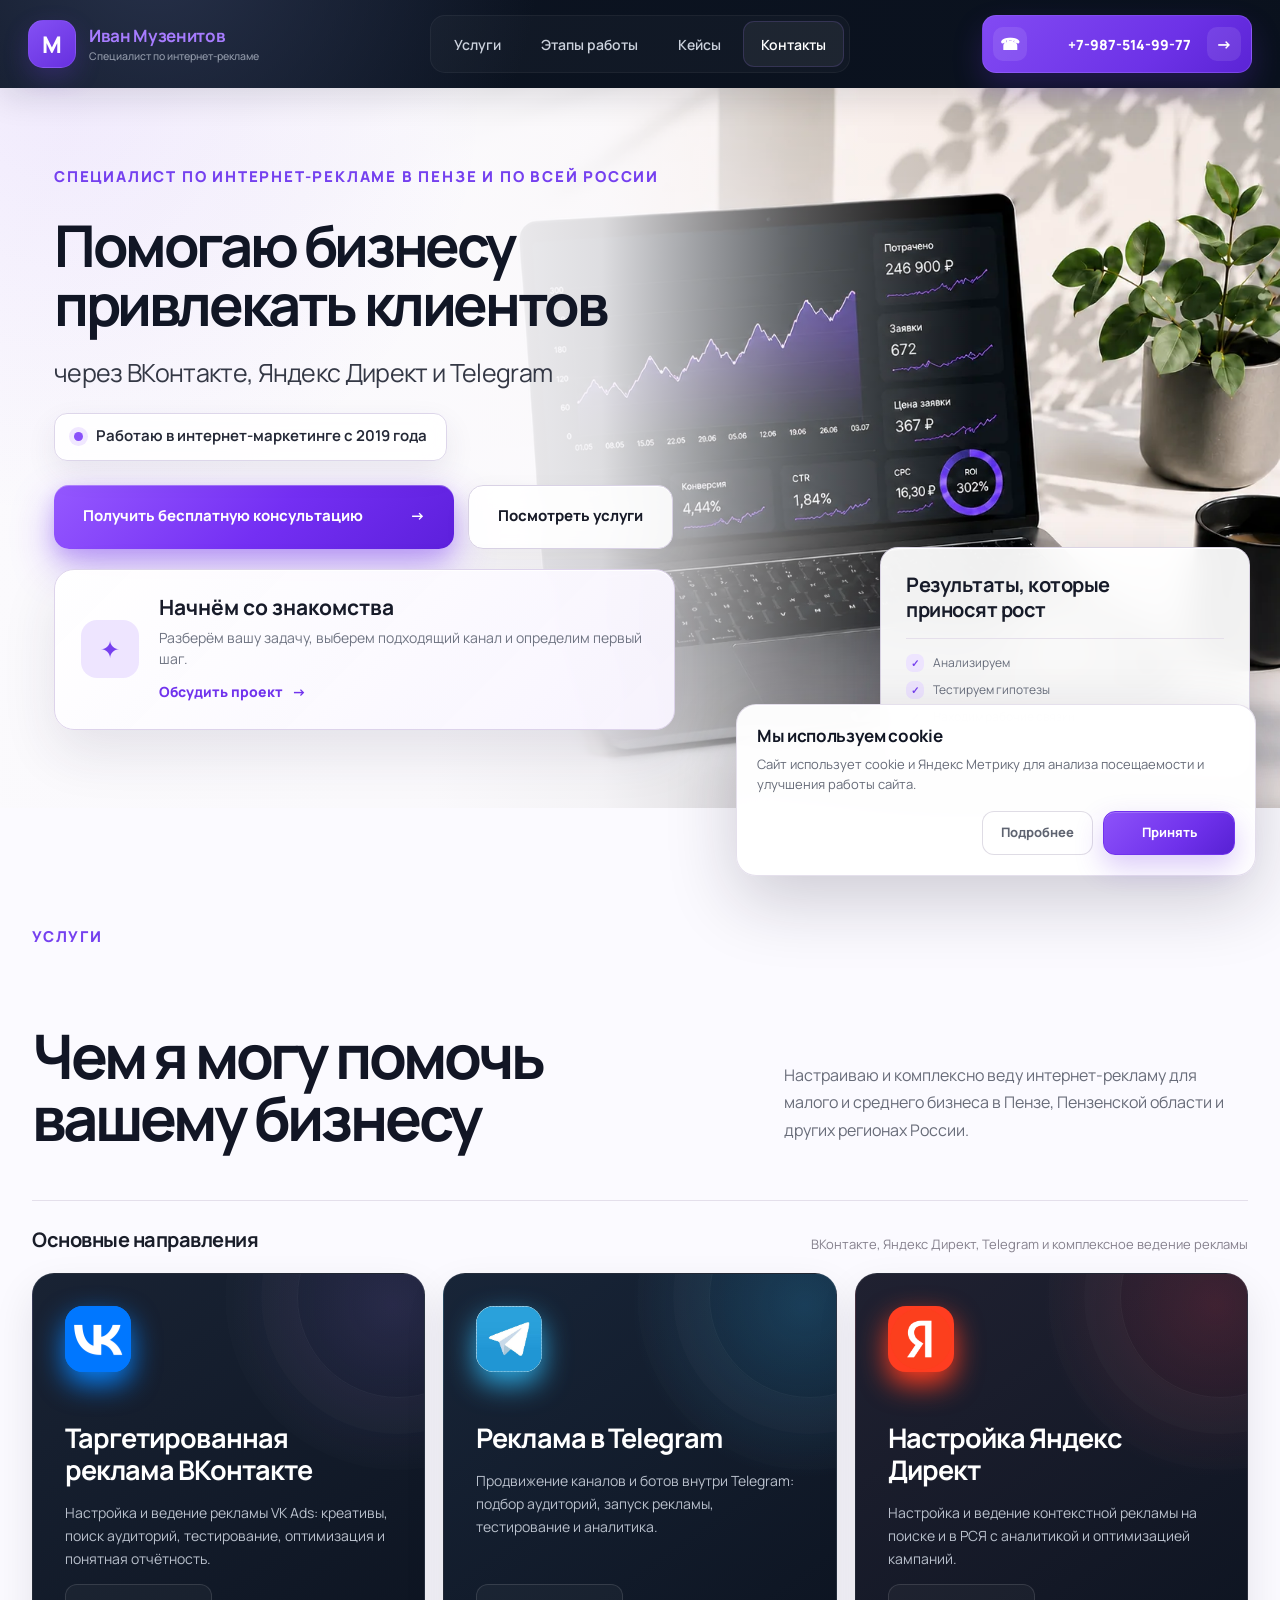
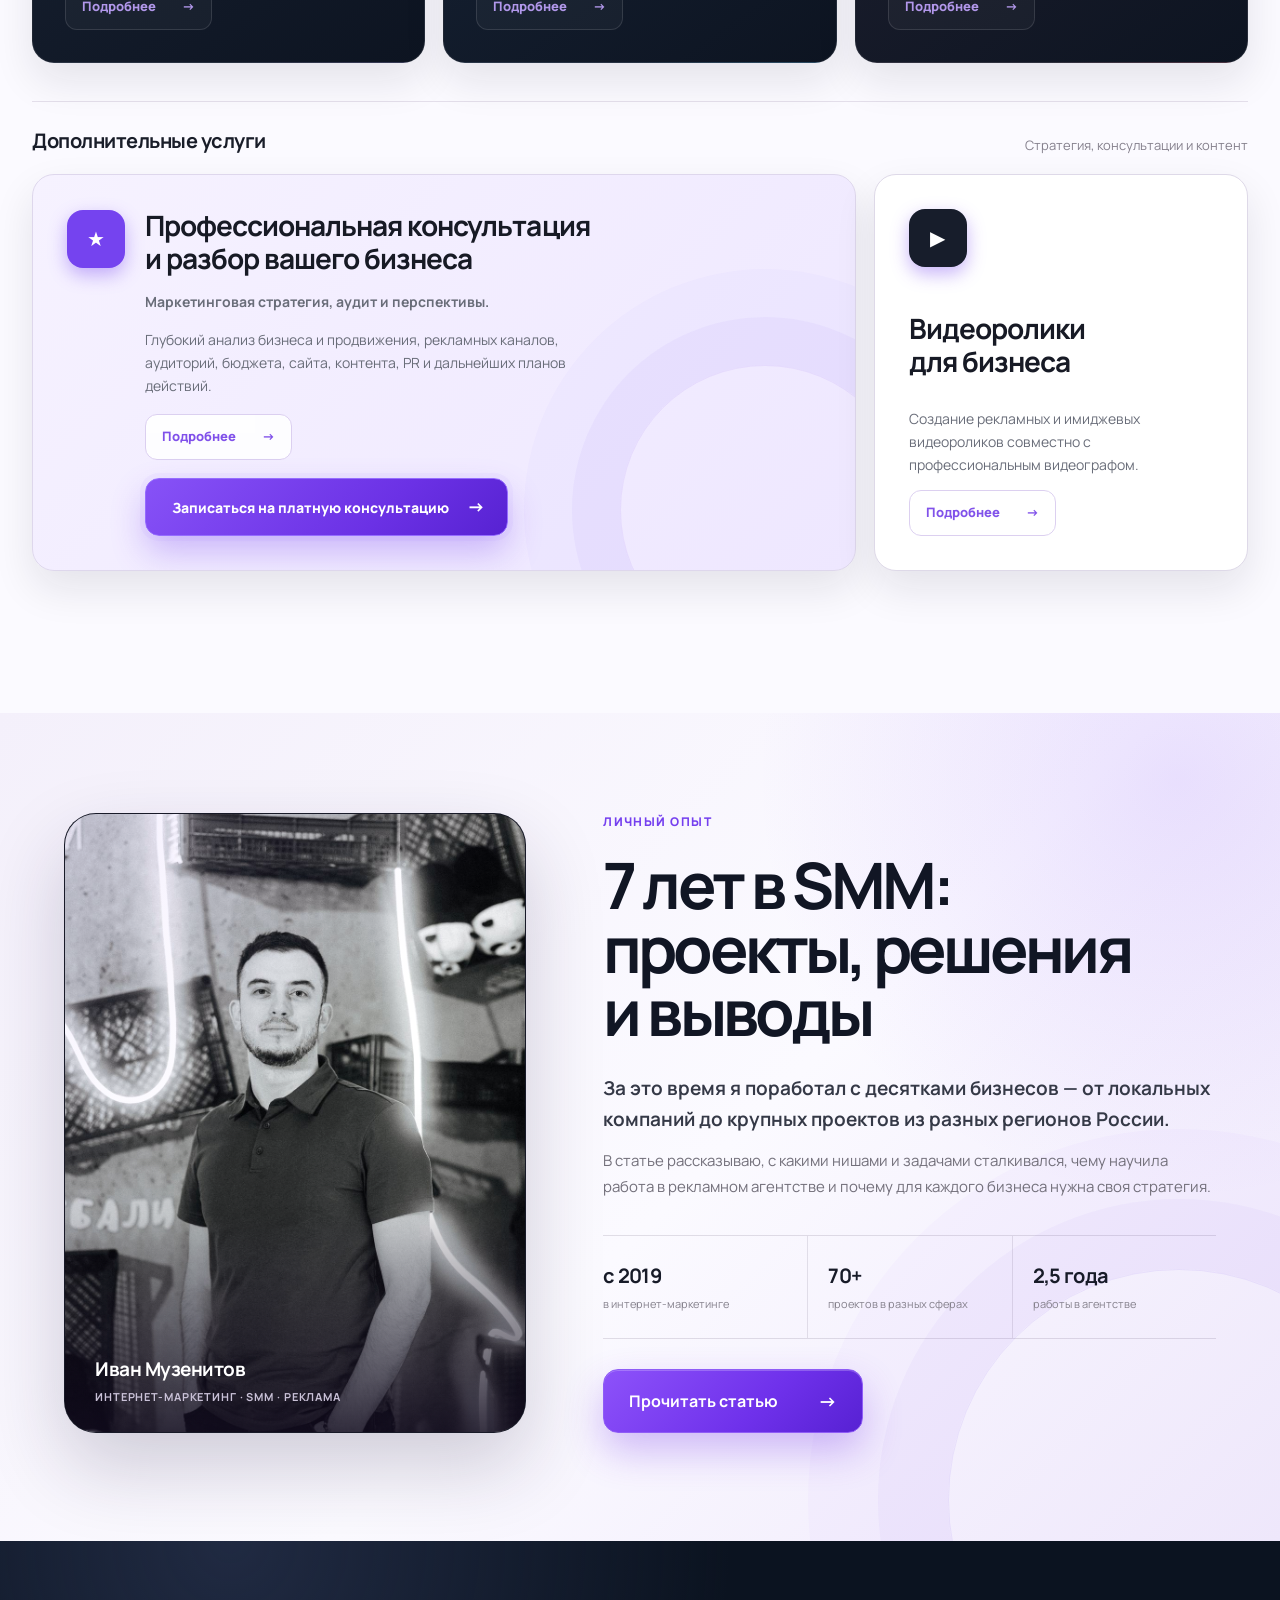
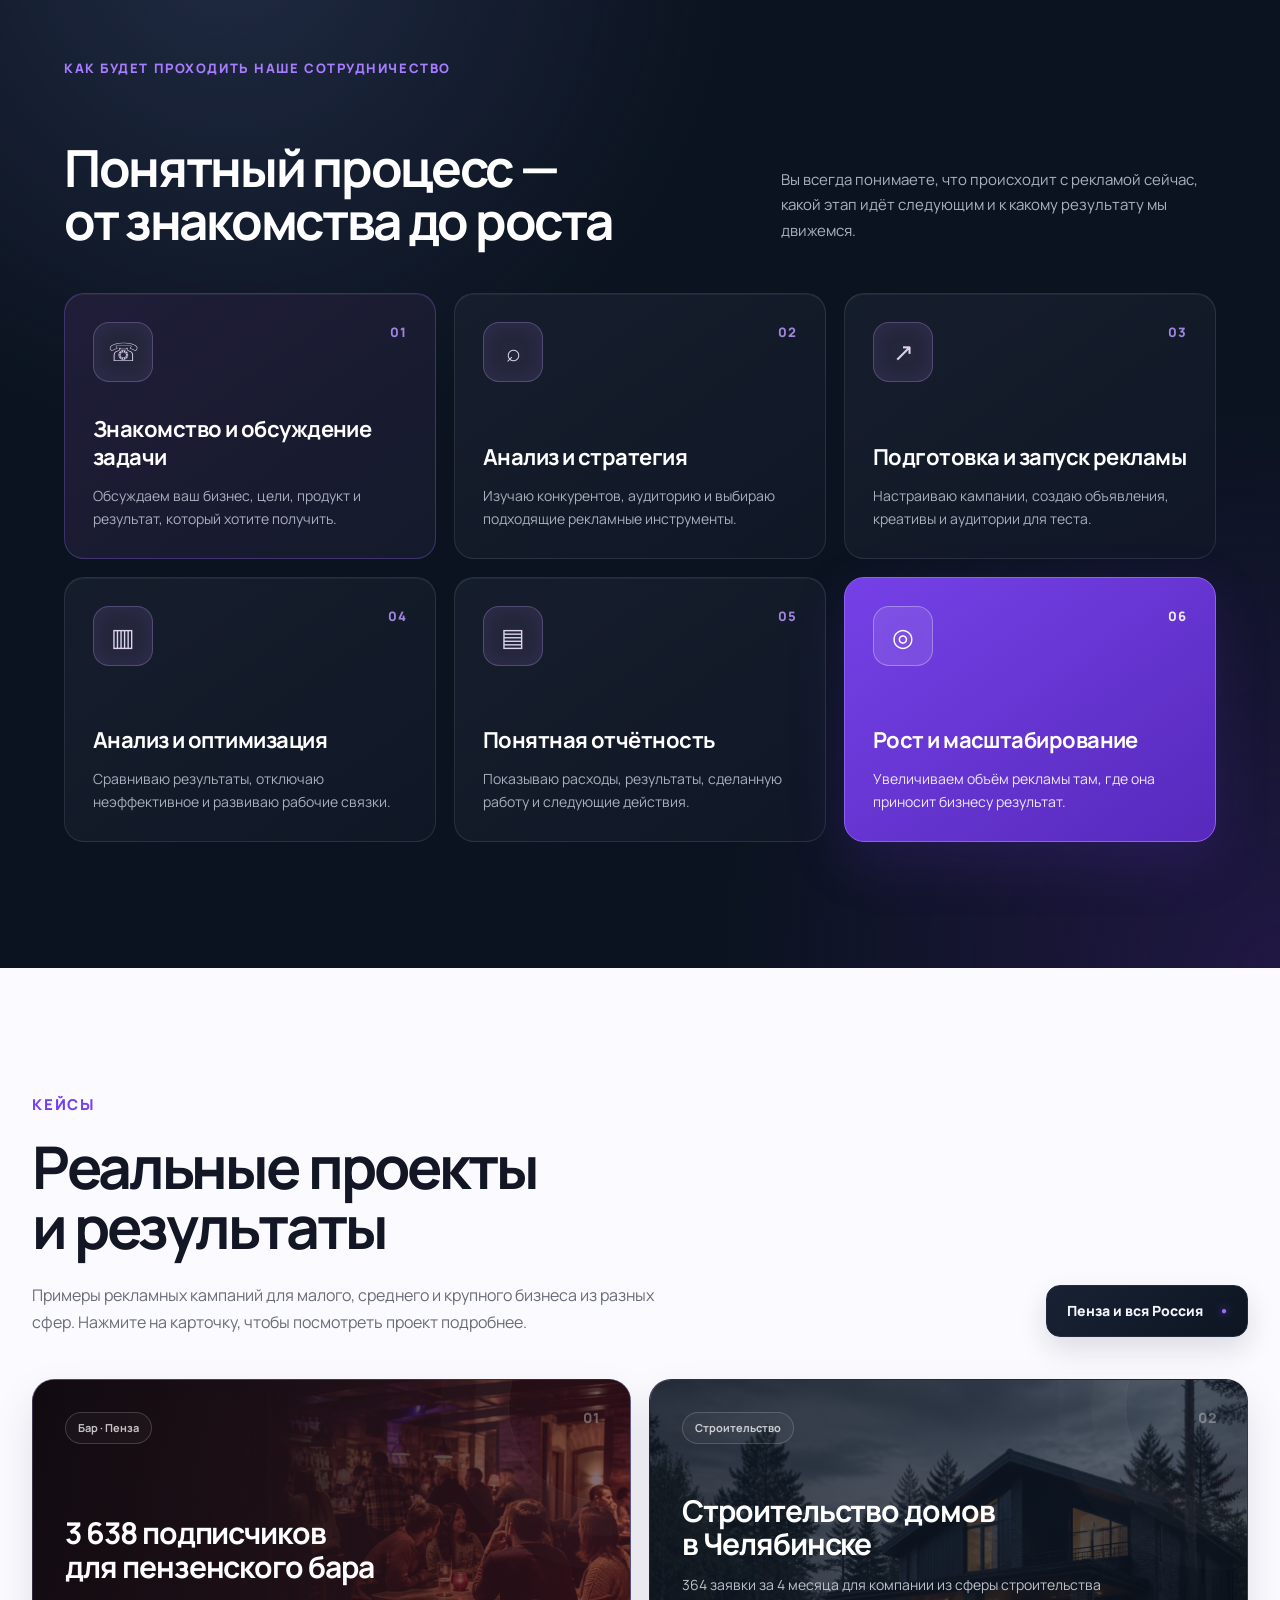
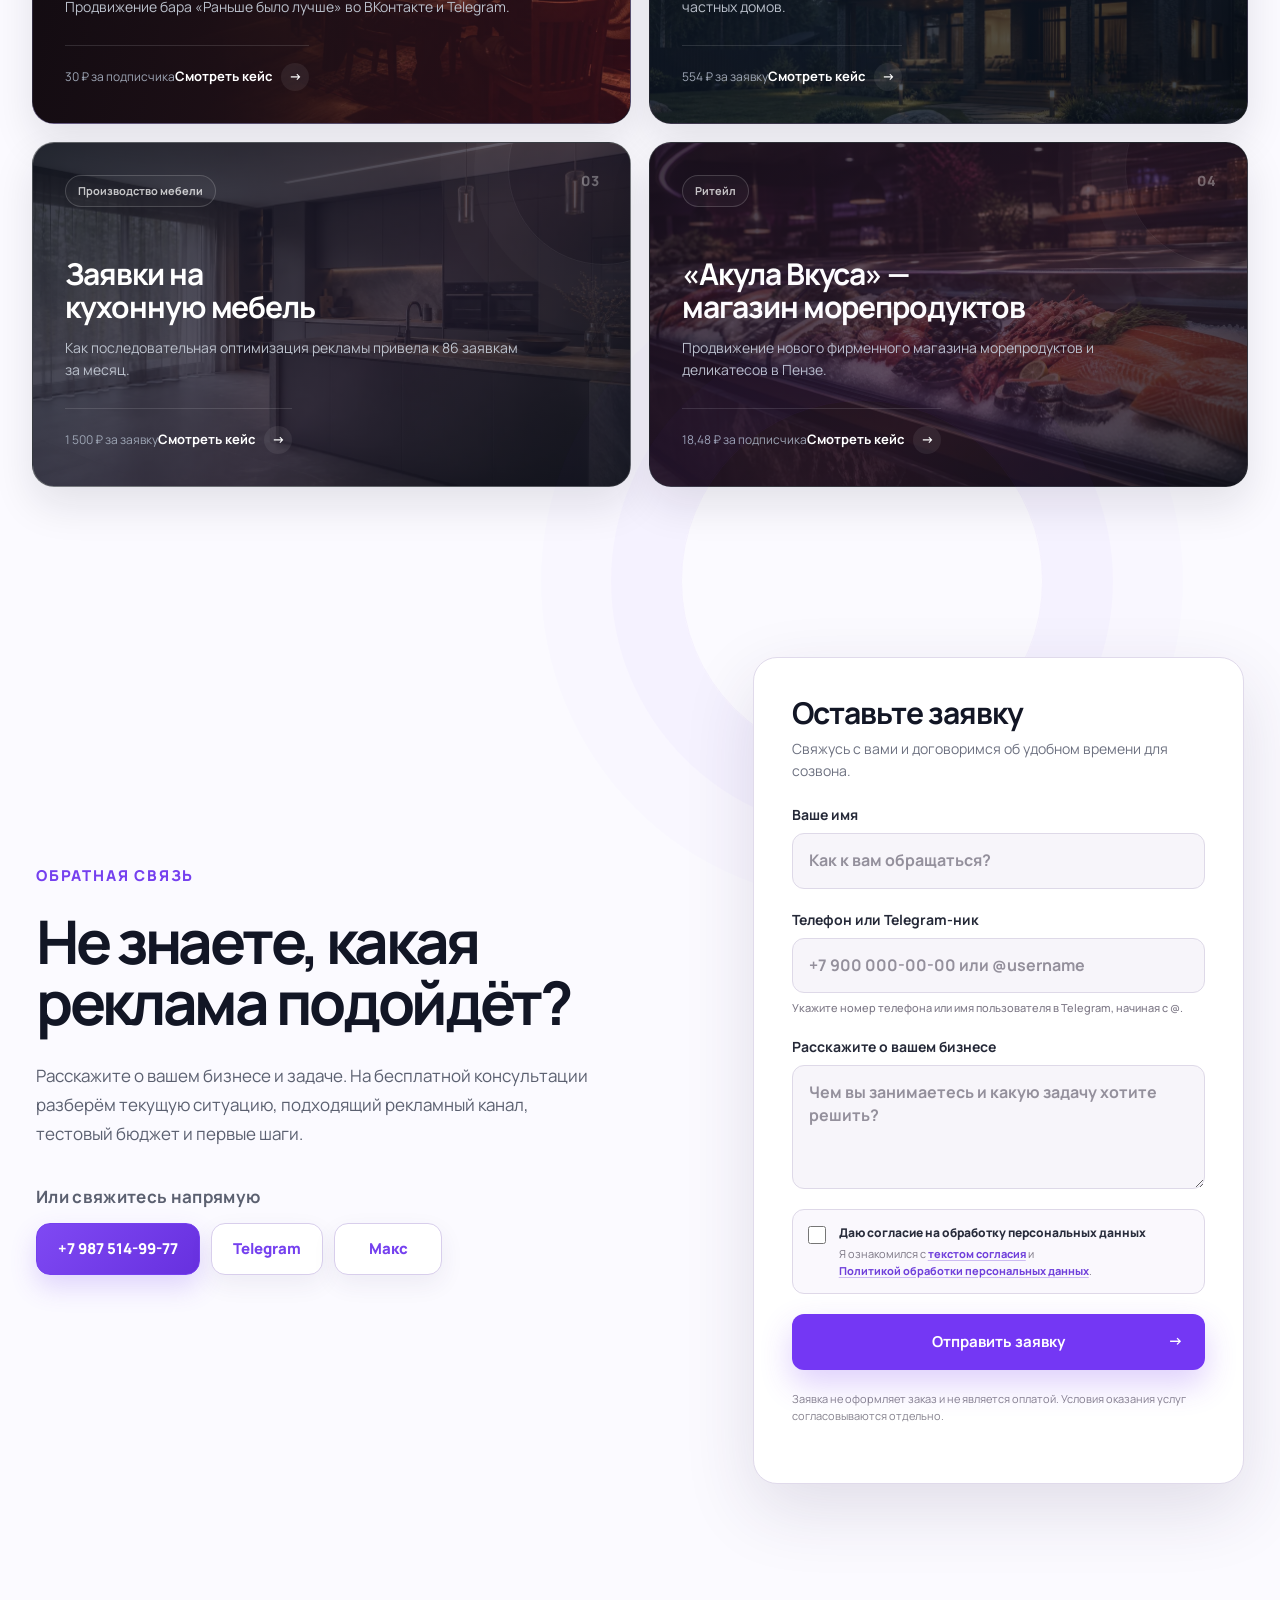
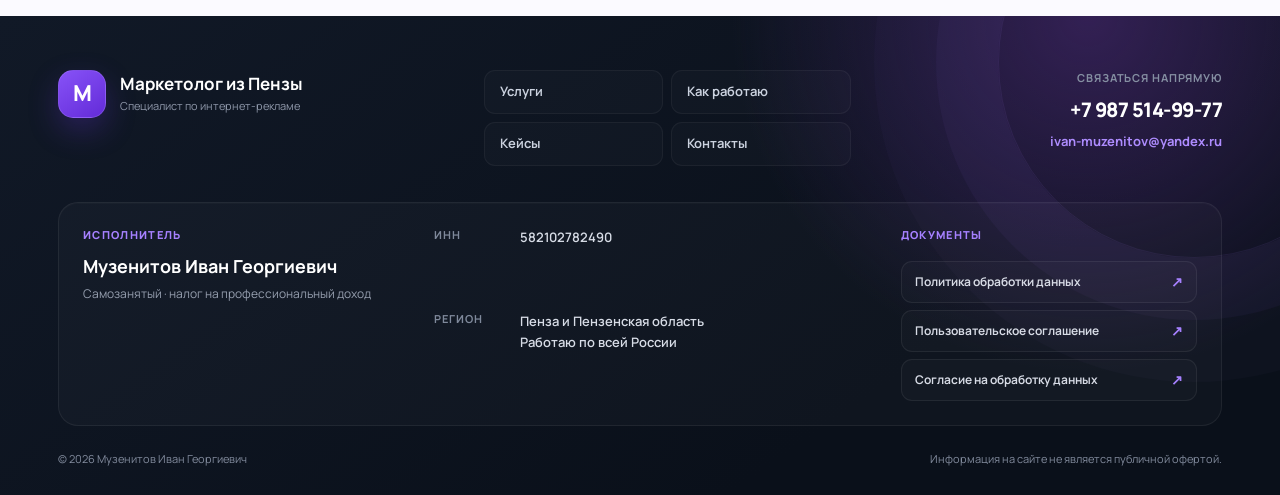
==== index.html @ 97118460 "Add analytics consent notice" ====
<!doctype html>
<html lang="ru">
<head>
  <meta charset="UTF-8">
  <meta name="viewport" content="width=device-width, initial-scale=1.0">
  <meta name="description" content="Настройка и ведение интернет-рекламы для малого и среднего бизнеса в Пензе и по всей России. ВКонтакте, Яндекс Директ, Telegram и бесплатная консультация.">
  <meta name="robots" content="index, follow, max-image-preview:large, max-snippet:-1, max-video-preview:-1">
  <meta name="author" content="Музенитов Иван Георгиевич">
  <meta name="theme-color" content="#101724">
  <link rel="canonical" href="https://marketolog-penza.ru/">
  <meta property="og:locale" content="ru_RU">
  <meta property="og:type" content="website">
  <meta property="og:site_name" content="Маркетолог из Пензы">
  <meta property="og:title" content="Специалист по интернет-рекламе в Пензе — Иван Музенитов">
  <meta property="og:description" content="Таргетированная реклама ВКонтакте, Яндекс Директ, Telegram и комплексное ведение рекламы для бизнеса. Бесплатная консультация.">
  <meta property="og:url" content="https://marketolog-penza.ru/">
  <meta property="og:image" content="https://marketolog-penza.ru/images/hero-laptop-analytics-v6-clean.webp">
  <meta property="og:image:alt" content="Аналитика рекламных кампаний специалиста по интернет-рекламе">
  <meta name="twitter:card" content="summary_large_image">
  <meta name="twitter:title" content="Специалист по интернет-рекламе в Пензе — Иван Музенитов">
  <meta name="twitter:description" content="Настройка и ведение рекламы ВКонтакте, Яндекс Директ и Telegram для бизнеса.">
  <meta name="twitter:image" content="https://marketolog-penza.ru/images/hero-laptop-analytics-v6-clean.webp">
  <link rel="icon" href="https://marketolog-penza.ru/favicon.svg" type="image/svg+xml" sizes="any">
  <link rel="alternate icon" href="https://marketolog-penza.ru/favicon.ico" type="image/x-icon">
  <link rel="apple-touch-icon" href="https://marketolog-penza.ru/apple-touch-icon.png" sizes="180x180">
  <link rel="preload" as="image" href="images/hero-laptop-analytics-v6-clean.webp" type="image/webp" fetchpriority="high">
  <link rel="preload" as="font" href="fonts/manrope-variable.ttf" type="font/ttf" crossorigin>
  <title>Специалист по интернет-рекламе в Пензе — Иван Музенитов</title>
  <link rel="stylesheet" href="font.css?v=20260829-prelaunch1">
  <link rel="stylesheet" href="style.css?v=20260829-prelaunch1">
  <link rel="stylesheet" href="reference.css?v=20260829-prelaunch1">
  <link rel="stylesheet" href="continuous.css?v=20260831-cookie1">
  <script type="application/ld+json">
  {
    "@context": "https://schema.org",
    "@graph": [
      {
        "@type": "Person",
        "@id": "https://marketolog-penza.ru/#person",
        "name": "Музенитов Иван Георгиевич",
        "url": "https://marketolog-penza.ru/",
        "jobTitle": "Специалист по интернет-рекламе",
        "image": "https://marketolog-penza.ru/images/ivan-muzenitov-smm.jpg",
        "email": "mailto:ivan-muzenitov@yandex.ru",
        "telephone": "+7-987-514-99-77",
        "address": {
          "@type": "PostalAddress",
          "addressLocality": "Пенза",
          "addressRegion": "Пензенская область",
          "addressCountry": "RU"
        },
        "knowsAbout": [
          "Таргетированная реклама ВКонтакте",
          "Яндекс Директ",
          "Реклама в Telegram",
          "Интернет-маркетинг",
          "Маркетинговый аудит"
        ],
        "sameAs": [
          "https://t.me/penzatut",
          "https://max.ru/u/f9LHodD0cOI6moJ5_l5qgewkaPltUf2XHVLtxAoabsSk8i3A_e_SWyXuCgI"
        ],
        "subjectOf": [
          {"@id": "https://marketolog-penza.ru/#experience-article"},
          {"@id": "https://marketolog-penza.ru/#bar-case-article"}
        ]
      },
      {
        "@type": "ProfessionalService",
        "@id": "https://marketolog-penza.ru/#service",
        "name": "Маркетолог из Пензы",
        "url": "https://marketolog-penza.ru/",
        "founder": {"@id": "https://marketolog-penza.ru/#person"},
        "telephone": "+7-987-514-99-77",
        "email": "ivan-muzenitov@yandex.ru",
        "areaServed": [
          {"@type": "AdministrativeArea", "name": "Пензенская область"},
          {"@type": "Country", "name": "Россия"}
        ],
        "serviceType": [
          "Таргетированная реклама ВКонтакте",
          "Настройка и ведение Яндекс Директ",
          "Комплексное ведение рекламы",
          "Реклама в Telegram",
          "Профессиональная маркетинговая консультация",
          "Маркетинговый аудит"
        ],
        "priceRange": "По договорённости"
      },
      {
        "@type": "WebSite",
        "@id": "https://marketolog-penza.ru/#website",
        "url": "https://marketolog-penza.ru/",
        "name": "Маркетолог из Пензы",
        "inLanguage": "ru-RU",
        "publisher": {"@id": "https://marketolog-penza.ru/#person"}
      },
      {
        "@type": "WebPage",
        "@id": "https://marketolog-penza.ru/#webpage",
        "url": "https://marketolog-penza.ru/",
        "name": "Специалист по интернет-рекламе в Пензе — Иван Музенитов",
        "description": "Настройка и ведение интернет-рекламы для бизнеса в Пензе и по всей России: ВКонтакте, Яндекс Директ и Telegram.",
        "isPartOf": {"@id": "https://marketolog-penza.ru/#website"},
        "about": [
          {"@id": "https://marketolog-penza.ru/#person"},
          {"@id": "https://marketolog-penza.ru/#service"}
        ],
        "hasPart": [
          {"@id": "https://marketolog-penza.ru/#experience-article"},
          {"@id": "https://marketolog-penza.ru/#bar-case-article"}
        ],
        "inLanguage": "ru-RU"
      },
      {
        "@type": "Article",
        "@id": "https://marketolog-penza.ru/#experience-article",
        "url": "https://marketolog-penza.ru/#experience",
        "headline": "7 лет в SMM: проекты, ниши и опыт",
        "description": "Личный опыт Ивана Музенитова в интернет-маркетинге с 2019 года: проекты, рекламные задачи, работа в агентстве и выводы о продвижении бизнеса.",
        "articleSection": "Личный опыт",
        "keywords": [
          "опыт в SMM",
          "специалист по интернет-рекламе",
          "маркетолог Пенза",
          "продвижение бизнеса"
        ],
        "image": {
          "@type": "ImageObject",
          "url": "https://marketolog-penza.ru/images/ivan-muzenitov-smm.jpg",
          "width": 1000,
          "height": 1500,
          "caption": "Иван Музенитов — специалист по интернет-рекламе и SMM"
        },
        "author": {"@id": "https://marketolog-penza.ru/#person"},
        "publisher": {"@id": "https://marketolog-penza.ru/#person"},
        "isPartOf": {"@id": "https://marketolog-penza.ru/#webpage"},
        "mainEntityOfPage": {"@id": "https://marketolog-penza.ru/#webpage"},
        "inLanguage": "ru-RU",
        "dateModified": "2026-08-29"
      },
      {
        "@type": "Article",
        "@id": "https://marketolog-penza.ru/#bar-case-article",
        "url": "https://marketolog-penza.ru/#bar-case",
        "headline": "3 638 подписчиков для пензенского бара по 30 рублей",
        "description": "Кейс продвижения пензенского бара «Раньше было лучше» во ВКонтакте и Telegram: 3 638 подписчиков из VK Ads, 1 938 575 показов и конверсия 40,6%.",
        "articleSection": "Кейсы",
        "keywords": [
          "реклама бара",
          "продвижение ВКонтакте",
          "VK Ads",
          "реклама в Telegram",
          "таргетолог Пенза"
        ],
        "image": {
          "@type": "ImageObject",
          "url": "https://marketolog-penza.ru/images/case-rbl-generated-cover.webp",
          "width": 1440,
          "height": 960,
          "caption": "Кейс продвижения пензенского бара во ВКонтакте и Telegram"
        },
        "author": {"@id": "https://marketolog-penza.ru/#person"},
        "publisher": {"@id": "https://marketolog-penza.ru/#person"},
        "isPartOf": {"@id": "https://marketolog-penza.ru/#webpage"},
        "mainEntityOfPage": {"@id": "https://marketolog-penza.ru/#webpage"},
        "contentLocation": {
          "@type": "City",
          "name": "Пенза"
        },
        "inLanguage": "ru-RU",
        "dateModified": "2026-08-29"
      }
    ]
  }
  </script>
</head>
<body>
  <header class="header">
    <a class="brand" href="#top" aria-label="На главную"><span class="brand-mark">M</span><span class="brand-copy"><strong>Иван Музенитов</strong><small>Специалист по интернет-рекламе</small></span></a>
    <button class="menu-toggle" type="button" aria-expanded="false" aria-controls="nav">Меню</button>
    <nav class="nav" id="nav" aria-label="Основная навигация">
      <a href="#services">Услуги</a><a href="#process">Этапы работы</a><a href="#cases">Кейсы</a><a href="#contact">Контакты</a>
    </nav>
    <a class="phone" href="tel:+79875149977"><span class="phone-icon" aria-hidden="true">☎</span><span class="phone-number">+7-987-514-99-77</span><span class="phone-arrow" aria-hidden="true">→</span></a>
  </header>

  <main id="top">
    <section class="hero section hero-light">
      <div class="hero-inner">
      <div class="hero-copy">
        <p class="eyebrow">Специалист по интернет-рекламе в Пензе и по всей России</p>
        <h1>Помогаю бизнесу<br><span>привлекать клиентов</span></h1>
        <p class="hero-lead">через ВКонтакте, Яндекс Директ и Telegram</p>
        <p class="experience"><span></span>Работаю в интернет-маркетинге с 2019 года</p>
        <div class="hero-actions">
          <a class="button button-primary" href="#contact">Получить бесплатную консультацию <span>→</span></a>
          <a class="button hero-secondary" href="#services">Посмотреть услуги</a>
        </div>
        <article class="hero-consult">
          <span class="consult-icon">✦</span>
          <div class="consult-copy"><h2>Начнём со знакомства</h2><p>Разберём вашу задачу, выберем подходящий канал и определим первый шаг.</p><a href="#contact">Обсудить проект&nbsp;&nbsp; →</a></div>
        </article>
      </div>
      <div class="hero-media">
        <aside class="results-card"><h2>Результаты, которые<br>приносят рост</h2><ul><li>Анализируем</li><li>Тестируем гипотезы</li><li>Находим рабочие связки</li><li>Масштабируем результаты</li></ul></aside>
      </div>
      </div>
    </section>

    <section class="services section" id="services">
      <div class="section-heading"><p class="eyebrow">Услуги</p><h2>Чем я могу помочь<br>вашему бизнесу</h2><p>Настраиваю и комплексно веду интернет-рекламу для малого и среднего бизнеса в Пензе, Пензенской области и других регионах России.</p></div>
      <div class="service-group-head"><h3>Основные направления</h3><p>ВКонтакте, Яндекс Директ, Telegram и комплексное ведение рекламы</p></div>
      <div class="service-grid main-services">
        <article class="service-card dark"><div class="service-icon vk"><img src="images/vk-logo.webp" alt="Логотип ВКонтакте"></div><h3>Таргетированная реклама ВКонтакте</h3><p>Настройка и ведение рекламы VK Ads: креативы, поиск аудиторий, тестирование, оптимизация и понятная отчётность.</p><button class="details" data-service="vk">Подробнее <span>→</span></button></article>
        <article class="service-card purple"><div class="service-icon tg"><img src="images/telegram-logo.jpg" alt="Логотип Telegram"></div><h3>Реклама в Telegram</h3><p>Продвижение каналов и ботов внутри Telegram: подбор аудиторий, запуск рекламы, тестирование и аналитика.</p><button class="details" data-service="tg">Подробнее <span>→</span></button></article>
        <article class="service-card dark"><div class="service-icon ya"><img src="images/yandex-logo.webp" alt="Логотип Яндекса"></div><h3>Настройка Яндекс Директ</h3><p>Настройка и ведение контекстной рекламы на поиске и в РСЯ с аналитикой и оптимизацией кампаний.</p><button class="details" data-service="yandex">Подробнее <span>→</span></button></article>
      </div>
      <div class="service-group-head secondary-head"><h3>Дополнительные услуги</h3><p>Стратегия, консультации и контент</p></div>
      <div class="service-grid secondary-services">
        <article class="service-card light wide"><div class="mini-service-icon">★</div><h3>Профессиональная консультация<br>и разбор вашего бизнеса</h3><p class="accent-text">Маркетинговая стратегия, аудит и перспективы.</p><p>Глубокий анализ бизнеса и продвижения, рекламных каналов, аудиторий, бюджета, сайта, контента, PR и дальнейших планов действий.</p><button class="details" data-service="audit">Подробнее <span>→</span></button><a class="button paid-button" href="#contact">Записаться на платную консультацию</a><span class="consult-decor" aria-hidden="true"></span></article>
        <article class="service-card image-card"><div class="mini-service-icon video-icon">▶</div><div><h3>Видеоролики<br>для бизнеса</h3><p>Создание рекламных и имиджевых видеороликов совместно с профессиональным видеографом.</p><button class="details" data-service="video">Подробнее <span>→</span></button></div></article>
      </div>
    </section>

    <section class="experience-feature" id="experience" aria-labelledby="experience-feature-title">
      <div class="experience-feature-inner">
        <figure class="experience-feature-visual">
          <img src="images/ivan-muzenitov-smm.jpg" alt="Иван Музенитов — специалист по интернет-рекламе и SMM" width="1000" height="1500" loading="lazy" decoding="async">
          <figcaption><strong>Иван Музенитов</strong><span>Интернет-маркетинг · SMM · реклама</span></figcaption>
        </figure>
        <div class="experience-feature-copy">
          <p class="eyebrow">Личный опыт</p>
          <h2 id="experience-feature-title">7 лет в SMM:<br>проекты, решения<br>и выводы</h2>
          <p class="experience-feature-lead">За это время я поработал с десятками бизнесов — от локальных компаний до крупных проектов из разных регионов России.</p>
          <p class="experience-feature-text">В статье рассказываю, с какими нишами и задачами сталкивался, чему научила работа в рекламном агентстве и почему для каждого бизнеса нужна своя стратегия.</p>
          <div class="experience-feature-facts" aria-label="Опыт в цифрах">
            <div><strong>с 2019</strong><span>в интернет-маркетинге</span></div>
            <div><strong>70+</strong><span>проектов в разных сферах</span></div>
            <div><strong>2,5 года</strong><span>работы в агентстве</span></div>
          </div>
          <button class="button experience-feature-button" type="button" data-experience aria-haspopup="dialog" aria-controls="experience-modal">Прочитать статью <span>→</span></button>
        </div>
      </div>
    </section>

    <section class="process" id="process">
      <div class="section process-inner"><div class="section-heading invert"><p class="eyebrow">Как будет проходить наше сотрудничество</p><h2>Понятный процесс —<br>от знакомства до роста</h2><p class="process-lead">Вы всегда понимаете, что происходит с рекламой сейчас, какой этап идёт следующим и к какому результату мы движемся.</p></div>
        <ol class="steps">
          <li><span>01</span><div><h3>Знакомство и обсуждение задачи</h3><p>Обсуждаем ваш бизнес, цели, продукт и результат, который хотите получить.</p></div></li>
          <li><span>02</span><div><h3>Анализ и стратегия</h3><p>Изучаю конкурентов, аудиторию и выбираю подходящие рекламные инструменты.</p></div></li>
          <li><span>03</span><div><h3>Подготовка и запуск рекламы</h3><p>Настраиваю кампании, создаю объявления, креативы и аудитории для теста.</p></div></li>
          <li><span>04</span><div><h3>Анализ и оптимизация</h3><p>Сравниваю результаты, отключаю неэффективное и развиваю рабочие связки.</p></div></li>
          <li><span>05</span><div><h3>Понятная отчётность</h3><p>Показываю расходы, результаты, сделанную работу и следующие действия.</p></div></li>
          <li><span>06</span><div><h3>Рост и масштабирование</h3><p>Увеличиваем объём рекламы там, где она приносит бизнесу результат.</p></div></li>
        </ol>
      </div>
    </section>

    <section class="cases section" id="cases">
      <div class="section-heading row"><div><p class="eyebrow">Кейсы</p><h2>Реальные проекты<br>и результаты</h2><p class="cases-lead">Примеры рекламных кампаний для малого, среднего и крупного бизнеса из разных сфер. Нажмите на карточку, чтобы посмотреть проект подробнее.</p></div><span class="all-cases case-count">Пенза и вся Россия <span>●</span></span></div>
      <div class="case-grid">
        <button class="case-card case-purple case-rbl-cover" id="bar-case" type="button" data-bar-case aria-haspopup="dialog" aria-controls="bar-modal"><span class="case-index">01</span><span class="case-tag">Бар · Пенза</span><div class="case-body"><h3>3 638 подписчиков<br>для пензенского бара</h3><p>Продвижение бара «Раньше было лучше» во ВКонтакте и Telegram.</p></div><div class="case-metrics"><span>30 ₽ за подписчика</span><strong>Смотреть кейс <b>→</b></strong></div></button>
        <button class="case-card case-dark case-construction-cover" type="button" data-case="chelyabinsk" aria-haspopup="dialog"><span class="case-index">02</span><span class="case-tag">Строительство</span><div class="case-body"><h3>Строительство домов<br>в Челябинске</h3><p>364 заявки за 4 месяца для компании из сферы строительства частных домов.</p></div><div class="case-metrics"><span>554 ₽ за заявку</span><strong>Смотреть кейс <b>→</b></strong></div></button>
        <button class="case-card case-light case-kitchen-cover" type="button" data-kitchen-case aria-haspopup="dialog"><span class="case-index">03</span><span class="case-tag">Производство мебели</span><div class="case-body"><h3>Заявки на<br>кухонную мебель</h3><p>Как последовательная оптимизация рекламы привела к 86 заявкам за месяц.</p></div><div class="case-metrics"><span>1 500 ₽ за заявку</span><strong>Смотреть кейс <b>→</b></strong></div></button>
        <button class="case-card case-image case-seafood-cover" type="button" data-seafood-case aria-haspopup="dialog"><span class="case-index">04</span><span class="case-tag">Ритейл</span><div class="case-body"><h3>«Акула Вкуса» —<br>магазин морепродуктов</h3><p>Продвижение нового фирменного магазина морепродуктов и деликатесов в Пензе.</p></div><div class="case-metrics"><span>18,48 ₽ за подписчика</span><strong>Смотреть кейс <b>→</b></strong></div></button>
      </div>
    </section>

    <section class="contact section" id="contact">
      <div class="contact-copy">
        <p class="eyebrow">Обратная связь</p>
        <h2>Не знаете, какая<br>реклама подойдёт?</h2>
        <p class="contact-intro">Расскажите о вашем бизнесе и задаче. На бесплатной консультации разберём текущую ситуацию, подходящий рекламный канал, тестовый бюджет и первые шаги.</p>
        <p class="contact-direct">Или свяжитесь напрямую</p>
        <div class="contact-links">
          <a class="contact-phone" href="tel:+79875149977">+7 987 514-99-77</a>
          <a class="contact-messenger" href="https://t.me/penzatut" target="_blank" rel="noopener noreferrer" aria-label="Написать в Telegram">Telegram</a>
          <a class="contact-messenger" href="https://max.ru/u/f9LHodD0cOI6moJ5_l5qgewkaPltUf2XHVLtxAoabsSk8i3A_e_SWyXuCgI" target="_blank" rel="noopener noreferrer" aria-label="Написать в Макс">Макс</a>
        </div>
      </div>
      <form class="form" id="lead-form">
        <div class="form-heading"><h3>Оставьте заявку</h3><p>Свяжусь с вами и договоримся об удобном времени для созвона.</p></div>
        <label>Ваше имя<input class="ym-disable-keys" name="name" type="text" autocomplete="name" minlength="2" maxlength="80" placeholder="Как к вам обращаться?" required></label>
        <label>Телефон или Telegram-ник<input class="ym-disable-keys" name="contact" type="text" inputmode="text" autocomplete="off" autocapitalize="none" spellcheck="false" minlength="3" maxlength="100" placeholder="+7 900 000-00-00 или @username" aria-describedby="contact-hint" required><small class="form-hint" id="contact-hint">Укажите номер телефона или имя пользователя в Telegram, начиная с @.</small></label>
        <label>Расскажите о вашем бизнесе<textarea class="ym-disable-keys" name="message" rows="4" maxlength="2000" placeholder="Чем вы занимаетесь и какую задачу хотите решить?"></textarea></label>
        <div class="form-honeypot" aria-hidden="true"><label>Ваш сайт<input class="ym-disable-keys" name="website" type="text" tabindex="-1" autocomplete="off"></label></div>
        <div class="form-consent">
          <input id="personal-data-consent" name="personal_data_consent" type="checkbox" value="yes" required>
          <div>
            <label for="personal-data-consent">Даю согласие на обработку персональных данных</label>
            <p>Я ознакомился с <button type="button" data-legal-doc="consent">текстом согласия</button> и <button type="button" data-legal-doc="privacy">Политикой обработки персональных данных</button>.</p>
          </div>
        </div>
        <button class="button button-primary" type="submit">Отправить заявку <span>→</span></button>
        <small>Заявка не оформляет заказ и не является оплатой. Условия оказания услуг согласовываются отдельно.</small>
        <p class="form-status" role="status"></p>
      </form>
    </section>
  </main>

  <footer class="footer">
    <div class="footer-inner">
      <div class="footer-primary">
        <a class="footer-brand" href="#top" aria-label="Вернуться в начало страницы">
          <span class="footer-brand-mark">M</span>
          <span><strong>Маркетолог из Пензы</strong><small>Специалист по интернет-рекламе</small></span>
        </a>
        <nav class="footer-nav" aria-label="Навигация в подвале сайта">
          <a href="#services">Услуги</a>
          <a href="#process">Как работаю</a>
          <a href="#cases">Кейсы</a>
          <a href="#contact">Контакты</a>
        </nav>
        <div class="footer-contacts">
          <span>Связаться напрямую</span>
          <a class="footer-phone" href="tel:+79875149977">+7 987 514-99-77</a>
          <a class="footer-email" href="mailto:ivan-muzenitov@yandex.ru">ivan-muzenitov@yandex.ru</a>
        </div>
      </div>

      <div class="footer-details">
        <section class="footer-identity" aria-label="Информация об исполнителе">
          <p class="footer-label">Исполнитель</p>
          <strong>Музенитов Иван Георгиевич</strong>
          <span>Самозанятый · налог на профессиональный доход</span>
        </section>
        <dl class="footer-requisites">
          <div><dt>ИНН</dt><dd>582102782490</dd></div>
          <div><dt>Регион</dt><dd>Пенза и Пензенская область<br>Работаю по всей России</dd></div>
        </dl>
        <div class="footer-documents">
          <p class="footer-label">Документы</p>
          <button type="button" data-legal-doc="privacy">Политика обработки данных <span>↗</span></button>
          <button type="button" data-legal-doc="terms">Пользовательское соглашение <span>↗</span></button>
          <button type="button" data-legal-doc="consent">Согласие на обработку данных <span>↗</span></button>
        </div>
      </div>

      <div class="footer-bottom">
        <p>© <span id="year"></span> Музенитов Иван Георгиевич</p>
        <p>Информация на сайте не является публичной офертой.</p>
      </div>
    </div>
  </footer>

  <dialog class="modal" id="service-modal"><button class="modal-close" type="button" aria-label="Закрыть">×</button><div id="modal-content"></div><a class="button button-primary" href="#contact" id="modal-action">Оставить заявку</a></dialog>
  <dialog class="modal experience-modal" id="experience-modal" aria-labelledby="experience-title">
    <button class="modal-close experience-modal-close" type="button" aria-label="Закрыть статью">×</button>
    <header class="experience-modal-hero">
      <p class="experience-kicker">Опыт · SMM и интернет-маркетинг</p>
      <h2 id="experience-title">7 лет в SMM:<br>проекты, ниши и опыт</h2>
      <p>Работаю в интернет-маркетинге с 2019 года. За это время успел поработать с бизнесом из разных сфер и городов России, а 2,5 года провёл в крупном рекламном агентстве Пензы.</p>
      <div class="experience-facts">
        <div><strong>7 лет</strong><span>в интернет-маркетинге</span></div>
        <div><strong>2,5 года</strong><span>работы в агентстве</span></div>
        <div><strong>70+ проектов</strong><span>в различных сферах</span></div>
      </div>
    </header>

    <div class="experience-modal-content">
      <div class="experience-intro">
        <p class="case-content-label">Направления работы</p>
        <h3>С какими нишами и компаниями я работал</h3>
        <p>За годы работы проектов и задач было много. Ниже — основные направления и некоторые компании, которые удалось вспомнить.</p>
      </div>

      <div class="experience-groups">
        <section class="experience-group">
          <span class="experience-group-mark">01</span>
          <h4>Строительство и недвижимость</h4>
          <ul>
            <li>Строительство домов — более 10 проектов в разных городах России</li>
            <li>Натяжные потолки</li>
            <li>Риелторы и недвижимость</li>
            <li>Дизайнеры интерьера</li>
            <li>«Мастер Дом» и «Дива Керамика»</li>
          </ul>
        </section>

        <section class="experience-group">
          <span class="experience-group-mark">02</span>
          <h4>Производство и розничная торговля</h4>
          <ul>
            <li>Производство и продажа мебели — «Мебель Центр» в Москве и «МСК» в Пензе</li>
            <li>Пензенская кондитерская фабрика</li>
            <li>Магазины одежды и обуви</li>
            <li>Магазины электроники</li>
            <li>Цветочный магазин</li>
            <li>Гастроном морепродуктов и деликатесов «Акула Вкуса»</li>
          </ul>
        </section>

        <section class="experience-group">
          <span class="experience-group-mark">03</span>
          <h4>Медицина и частные специалисты</h4>
          <ul>
            <li>Ортопедический салон «Авионика»</li>
            <li>Реабилитационный центр «Дамиан» в Пензе</li>
            <li>Центр реабилитации в Волгограде</li>
            <li>Логопедия</li>
          </ul>
        </section>

        <section class="experience-group">
          <span class="experience-group-mark">04</span>
          <h4>Рестораны и развлечения</h4>
          <ul>
            <li>Доставка еды</li>
            <li>Рестораны в Пензе и других городах России, включая «Borjomi» и «Рестик»</li>
            <li>Бар «Раньше было лучше»</li>
            <li>Другие клубы, бары и рестораны России</li>
          </ul>
        </section>

        <section class="experience-group experience-group-wide">
          <span class="experience-group-mark">05</span>
          <h4>Другие проекты</h4>
          <ul>
            <li>Автосервисы и СТО</li>
            <li>Автоподбор</li>
            <li>Юридическая фирма «Каменская &amp; партнёры»</li>
            <li>Бизнес-клуб «Ресурс»</li>
          </ul>
        </section>
      </div>

      <section class="experience-conclusion">
        <p class="case-content-label">Главный вывод</p>
        <h3>У каждой ниши своя логика продвижения</h3>
        <p>Опыт в разных сферах научил меня не переносить одну рекламную схему из проекта в проект. Для каждого бизнеса важно отдельно разбираться в продукте, аудитории, цикле сделки и реальной задаче рекламы.</p>
      </section>

      <div class="experience-modal-footer">
        <p>Список отражает основные направления и не включает все проекты за семь лет работы.</p>
        <a class="button button-primary experience-modal-action" href="#contact">Обсудить ваш проект</a>
      </div>
    </div>
  </dialog>
  <dialog class="modal case-modal bar-modal" id="bar-modal" aria-labelledby="bar-case-title">
    <button class="modal-close case-modal-close bar-modal-close" type="button" aria-label="Закрыть кейс">×</button>
    <div class="case-modal-hero bar-modal-hero">
      <p class="case-modal-kicker">Кейс · Бар и развлечения</p>
      <div class="case-modal-heading">
        <div>
          <h2 id="bar-case-title">3 638 подписчиков<br>для пензенского бара</h2>
          <p>Как реклама во ВКонтакте и Telegram помогла повысить узнаваемость бара «Раньше было лучше» и собрать вокруг него свою аудиторию.</p>
        </div>
        <span class="case-period"><small>Статус проекта</small>Работа продолжается</span>
      </div>
      <div class="case-result-strip">
        <div><strong>3 638</strong><span>подписчиков из VK Ads</span></div>
        <div><strong>30 ₽</strong><span>средняя цена подписчика</span></div>
        <div><strong>VK + TG</strong><span>две рекламные площадки</span></div>
      </div>
    </div>

    <div class="case-modal-content">
      <section class="case-story-grid" aria-label="Описание проекта">
        <div>
          <p class="case-content-label">Задача</p>
          <h3>Набрать подписчиков и повысить узнаваемость бара</h3>
          <p>Нам было важно не просто увеличить цифру в сообществе, а привлечь живую аудиторию из Пензы — людей, которым близки атмосфера и формат заведения и которые могут стать постоянными гостями.</p>
        </div>
        <div>
          <p class="case-content-label">Результат</p>
          <h3>3 638 живых подписчиков из рекламы</h3>
          <p>Основной измеримый результат получили во ВКонтакте: пользователи вступали в сообщество непосредственно после объявлений в VK Ads. Средняя стоимость подписчика составила около 30 рублей.</p>
        </div>
      </section>

      <section class="case-numbers" aria-label="Показатели рекламной кампании бара">
        <div><span>Рекламный бюджет</span><strong>110 000 ₽</strong></div>
        <div><span>Показы рекламы</span><strong>1 938 575</strong></div>
        <div><span>Переходы</span><strong>8 961</strong></div>
        <div><span>Цена перехода</span><strong>12,29 ₽</strong></div>
        <div><span>Конверсия в подписку</span><strong>40,6%</strong></div>
        <div class="case-numbers-accent"><span>Подписчики</span><strong>3 638</strong></div>
      </section>

      <section class="case-timeline bar-creative-review" aria-labelledby="bar-creative-title">
        <div class="case-timeline-heading">
          <p class="case-content-label">Тестирование креативов</p>
          <h3 id="bar-creative-title">Какие форматы сработали лучше</h3>
        </div>
        <ol>
          <li><span>01</span><strong>«Народные» креативы</strong><p>Обычные фотографии без сложной обработки и текста снова показали высокую эффективность.</p></li>
          <li><span>02</span><strong>ИИ-ролик</strong><p>Видео, построенное на воспоминаниях из прошлого и душевной атмосфере, тоже дало хороший результат.</p></li>
          <li><span>03</span><strong>Рекламные баннеры</strong><p>Использовали стандартный формат для понятной подачи предложения и знакомства с заведением.</p></li>
          <li><span>04</span><strong>Видео с тусовок</strong><p>Как ни удивительно, именно этот естественный для бара формат показал самый слабый результат.</p></li>
        </ol>
      </section>

      <section class="case-proof" aria-labelledby="bar-proof-title">
        <div class="case-proof-heading">
          <div>
            <p class="case-content-label">Материалы проекта</p>
            <h3 id="bar-proof-title">Статистика и рекламные креативы</h3>
          </div>
          <p>Фактические показатели из VK Ads и примеры объявлений, которые использовались в кампании.</p>
        </div>
        <div class="case-proof-grid">
          <figure class="case-proof-card case-proof-wide bar-proof-stats">
            <img src="images/case-rbl-vk-ads-stats.png" alt="Статистика рекламной кампании бара Раньше было лучше в VK Ads" loading="lazy" decoding="async">
            <figcaption><span>Подтверждение результата</span>Сводная статистика кампаний в VK Ads</figcaption>
          </figure>
          <figure class="case-proof-card">
            <img src="images/case-rbl-creative-street.png" alt="Рекламное объявление бара Раньше было лучше с фотографией входа" loading="lazy" decoding="async">
            <figcaption><span>Креатив 01</span>Объявление с атмосферной фотографией входа</figcaption>
          </figure>
          <figure class="case-proof-card bar-proof-mobile">
            <img src="images/case-rbl-creative-banner.png" alt="Рекламный баннер пензенского бара Раньше было лучше" loading="lazy" decoding="async">
            <figcaption><span>Креатив 02</span>Баннер с позиционированием заведения</figcaption>
          </figure>
          <figure class="case-proof-card">
            <img src="images/case-rbl-video-party.png" alt="Кадр из рекламного видео с вечеринкой в баре Раньше было лучше" loading="lazy" decoding="async">
            <figcaption><span>Видео</span>Фрагмент ролика с тусовки</figcaption>
          </figure>
          <figure class="case-proof-card bar-proof-mobile">
            <img src="images/case-rbl-video-anniversary.png" alt="Рекламное видео к годовщине бара Раньше было лучше" loading="lazy" decoding="async">
            <figcaption><span>Видео</span>Вертикальный ролик к годовщине бара</figcaption>
          </figure>
        </div>
      </section>

      <section class="case-insight bar-insight">
        <div class="case-insight-mark">Р</div>
        <div>
          <p class="case-content-label">Позиционирование</p>
          <h3>Не пафосное заведение, а место для своих</h3>
          <p>«Раньше было лучше» — бар, где друзья собираются обсудить прошедшую неделю, вкусно поесть, выпить прохладных напитков, а затем спуститься вниз и потанцевать. Здесь нет ставки на дорогой ремонт и звёздных диджеев: всё по-свойски, уютно, тусовочно и немного олдскульно.</p>
          <p>Именно на этой атмосфере мы построили рекламную коммуникацию. Нам нужны были не случайные подписчики, а «свои» люди — будущие постоянные гости и часть большой барной семьи.</p>
        </div>
      </section>

      <section class="case-story-grid bar-channel-story" aria-label="Реклама в Telegram и дальнейшая работа">
        <div>
          <p class="case-content-label">Telegram</p>
          <h3>Охватили активную аудиторию Пензы</h3>
          <p>Рекламу запускали также в Telegram. Креативы несколько раз показали активной аудитории пензенских каналов: охватили заметные городские новостные ресурсы и каналы заведений общепита, присутствующие на площадке.</p>
        </div>
        <div>
          <p class="case-content-label">Продолжение</p>
          <h3>Сотрудничество продолжается</h3>
          <p>Узнаваемость кампании стала заметна даже внутри рынка: конкуренты рассказывали, что видят рекламу бара в своих Telegram-каналах чаще, чем собственные объявления. Проект продолжается — дальше будем развивать рабочие форматы и усиливать присутствие бренда.</p>
        </div>
      </section>

      <div class="case-modal-footer">
        <p>Показатели приведены по данным рекламных кампаний VK Ads. Результаты Telegram оценивались по охвату размещений и узнаваемости рекламы.</p>
        <a class="button button-primary case-modal-action bar-modal-action" href="#contact">Обсудить похожий проект</a>
      </div>
    </div>
  </dialog>
  <dialog class="modal case-modal" id="case-modal" aria-labelledby="chelyabinsk-case-title">
    <button class="modal-close case-modal-close" type="button" aria-label="Закрыть кейс">×</button>
    <div class="case-modal-hero">
      <p class="case-modal-kicker">Кейс · Строительство</p>
      <div class="case-modal-heading">
        <div>
          <h2 id="chelyabinsk-case-title">Строительство домов<br>в Челябинске</h2>
          <p>Рекламная кампания для компании, которая занимается строительством частных домов.</p>
        </div>
        <span class="case-period"><small>Срок работы</small>4 месяца</span>
      </div>
      <div class="case-result-strip">
        <div><strong>364</strong><span>заявки получено</span></div>
        <div><strong>554 ₽</strong><span>средняя цена заявки</span></div>
        <div><strong>201 686 ₽</strong><span>рекламный бюджет</span></div>
      </div>
    </div>

    <div class="case-modal-content">
      <section class="case-story-grid" aria-label="Описание проекта">
        <div>
          <p class="case-content-label">Задача</p>
          <h3>Получать обращения на строительство частных домов</h3>
          <p>Проект работает в нише с высоким чеком и длинным циклом принятия решения. Потенциальные клиенты сравнивают подрядчиков, стоимость и качество работ, поэтому результат рекламы важно оценивать вместе с дальнейшей работой отдела продаж.</p>
        </div>
        <div>
          <p class="case-content-label">Результат</p>
          <h3>Два источника заявок</h3>
          <p>За четыре месяца реклама привела 235 обращений через посадочную страницу Marquiz и ещё 129 обращений в личные сообщения. Общий результат — 364 заявки.</p>
        </div>
      </section>

      <section class="case-numbers" aria-label="Показатели рекламной кампании">
        <div><span>Показы</span><strong>1 695 953</strong></div>
        <div><span>Переходы</span><strong>8 878</strong></div>
        <div><span>Средняя цена перехода</span><strong>22 ₽</strong></div>
        <div><span>Заявки через Marquiz</span><strong>235</strong></div>
        <div><span>Заявки в сообщениях</span><strong>129</strong></div>
        <div class="case-numbers-accent"><span>Всего заявок</span><strong>364</strong></div>
      </section>

      <section class="case-proof" aria-labelledby="case-proof-title">
        <div class="case-proof-heading">
          <div>
            <p class="case-content-label">Материалы проекта</p>
            <h3 id="case-proof-title">Реальные креативы и результаты</h3>
          </div>
          <p>Примеры рекламных объявлений, статистика обращений и посадочная страница, использованные в проекте.</p>
        </div>
        <div class="case-proof-grid">
          <figure class="case-proof-card">
            <img src="images/case-chelyabinsk-creative-1.png" alt="Пример рекламного объявления о строительстве дома в Челябинске" loading="lazy" decoding="async">
            <figcaption><span>Креатив 01</span>Рекламное объявление с готовым домом</figcaption>
          </figure>
          <figure class="case-proof-card">
            <img src="images/case-chelyabinsk-creative-2.png" alt="Пример рекламного объявления о проекте дома Манго" loading="lazy" decoding="async">
            <figcaption><span>Креатив 02</span>Объявление с подборкой изображений проекта</figcaption>
          </figure>
          <figure class="case-proof-card case-proof-wide">
            <img src="images/case-chelyabinsk-marquiz-leads-redacted.png" alt="Список заявок в Marquiz с размытыми последними цифрами телефонных номеров" loading="lazy" decoding="async">
            <figcaption><span>Подтверждение результата</span>Статистика заявок в Marquiz · номера клиентов частично скрыты</figcaption>
          </figure>
          <figure class="case-proof-card case-proof-wide">
            <img src="images/case-chelyabinsk-marquiz.png" alt="Посадочная страница Marquiz для расчёта стоимости строительства дома" loading="lazy" decoding="async">
            <figcaption><span>Посадочная страница</span>Marquiz для предварительного расчёта стоимости дома</figcaption>
          </figure>
        </div>
      </section>

      <section class="case-insight">
        <div class="case-insight-mark">i</div>
        <div>
          <p class="case-content-label">Особенность ниши</p>
          <h3>Заявка — только начало работы с клиентом</h3>
          <p>В строительстве домов качественные обращения стоимостью до 1 000 ₽ получить возможно. Но сделка редко закрывается после первого звонка: клиентам нужно время на сравнение предложений, а менеджерам — дозваниваться и продолжать общение в мессенджерах.</p>
          <p>В отдельных проектах сделки закрывались уже в первый месяц, однако реалистичный цикл сделки в этой нише — от 3 месяцев до года.</p>
        </div>
      </section>

      <div class="case-modal-footer">
        <p>Показатели приведены по данным рекламной кампании за четыре месяца.</p>
        <a class="button button-primary case-modal-action" href="#contact">Обсудить похожий проект</a>
      </div>
    </div>
  </dialog>
  <dialog class="modal case-modal kitchen-modal" id="kitchen-modal" aria-labelledby="kitchen-case-title">
    <button class="modal-close case-modal-close kitchen-modal-close" type="button" aria-label="Закрыть кейс">×</button>
    <div class="case-modal-hero kitchen-modal-hero">
      <p class="case-modal-kicker">Кейс · Производство мебели</p>
      <div class="case-modal-heading">
        <div>
          <h2 id="kitchen-case-title">Заявки на кухонную<br>мебель в Москве</h2>
          <p>Продвижение компании «Мебель-Центр Москва» в конкурентной нише кухонь на заказ.</p>
          <span class="case-agency-note">Проект реализован в период работы с агентством 5 Cats</span>
        </div>
        <span class="case-period"><small>Путь к результату</small>5 месяцев</span>
      </div>
      <div class="case-result-strip">
        <div><strong>86</strong><span>заявок за итоговый месяц</span></div>
        <div><strong>1 500 ₽</strong><span>средняя цена заявки</span></div>
        <div><strong>5%</strong><span>CTR рекламной кампании</span></div>
      </div>
    </div>

    <div class="case-modal-content">
      <section class="case-story-grid" aria-label="Описание проекта">
        <div>
          <p class="case-content-label">Задача</p>
          <h3>Привлекать заявки на кухни в Москве</h3>
          <p>Клиент обратился с задачей настроить рекламу во ВКонтакте и Яндекс Директе. Ниша оказалась перегретой: высокая конкуренция, дорогие переходы по популярным запросам и длительный цикл сделки — вплоть до года.</p>
        </div>
        <div>
          <p class="case-content-label">Результат</p>
          <h3>86 заявок после последовательной оптимизации</h3>
          <p>Первый запуск не дал заметного результата. После обновления сайта, тестирования стратегий и ручной очистки неэффективных поисковых фраз кампанию удалось стабилизировать и масштабировать.</p>
        </div>
      </section>

      <section class="case-timeline" aria-labelledby="kitchen-work-title">
        <div class="case-timeline-heading">
          <p class="case-content-label">Ход работы</p>
          <h3 id="kitchen-work-title">Что изменили в рекламной кампании</h3>
        </div>
        <ol>
          <li><span>01</span><strong>Первый запуск</strong><p>В первый месяц реклама не принесла заметных результатов, поэтому кампанию остановили для пересмотра подхода.</p></li>
          <li><span>02</span><strong>Обновление сайта</strong><p>Посадочную страницу сделали более современной и лаконичной, после чего вернулись к тестированию рекламы.</p></li>
          <li><span>03</span><strong>Очистка запросов</strong><p>Каждые 2–3 дня удаляли фразы без целевых действий. В результате исключили около 30–40% неэффективных запросов.</p></li>
          <li><span>04</span><strong>Масштабирование</strong><p>Когда поток заявок стабилизировался, бюджет начали увеличивать на работающих связках.</p></li>
        </ol>
      </section>

      <section class="case-numbers" aria-label="Показатели итогового месяца">
        <div><span>Расход</span><strong>128 854,43 ₽</strong></div>
        <div><span>Показы</span><strong>21 457</strong></div>
        <div><span>Клики</span><strong>1 080</strong></div>
        <div><span>Цена перехода</span><strong>119 ₽</strong></div>
        <div><span>CTR</span><strong>5%</strong></div>
        <div class="case-numbers-accent"><span>Количество заявок</span><strong>86</strong></div>
      </section>

      <section class="case-proof" aria-labelledby="kitchen-proof-title">
        <div class="case-proof-heading">
          <div>
            <p class="case-content-label">Подтверждение результата</p>
            <h3 id="kitchen-proof-title">Статистика рекламной кампании</h3>
          </div>
          <p>Скриншоты рекламного кабинета и Яндекс Метрики показывают кампанию и динамику целевых действий.</p>
        </div>
        <div class="case-proof-grid">
          <figure class="case-proof-card case-proof-wide">
            <img src="images/case-kitchen-campaign.png" alt="Статистика рекламной кампании кухонной мебели в Яндекс Директе" loading="lazy" decoding="async">
            <figcaption><span>Яндекс Директ</span>Расход, показы, клики, цена перехода и CTR</figcaption>
          </figure>
          <figure class="case-proof-card">
            <img src="images/case-kitchen-conversions-current.png" alt="Целевые действия в Яндекс Метрике за итоговый месяц" loading="lazy" decoding="async">
            <figcaption><span>Итоговый месяц</span>Целевые действия после оптимизации</figcaption>
          </figure>
          <figure class="case-proof-card">
            <img src="images/case-kitchen-conversions-previous.png" alt="Целевые действия в Яндекс Метрике за предыдущий месяц" loading="lazy" decoding="async">
            <figcaption><span>Предыдущий месяц</span>Показатели до масштабирования</figcaption>
          </figure>
        </div>
      </section>

      <section class="case-insight">
        <div class="case-insight-mark">i</div>
        <div>
          <p class="case-content-label">Главный вывод</p>
          <h3>Качественная реклама не всегда даёт мгновенный результат</h3>
          <p>В сложной конкурентной нише важны не только бюджет и первый запуск. Результат появился благодаря обновлению сайта, последовательным тестам, регулярной очистке поисковых фраз и масштабированию только после стабилизации заявок.</p>
        </div>
      </section>

      <div class="case-modal-footer">
        <p>Показатели приведены по данным итогового месяца рекламной кампании.</p>
        <a class="button button-primary case-modal-action kitchen-modal-action" href="#contact">Обсудить похожий проект</a>
      </div>
    </div>
  </dialog>
  <dialog class="modal case-modal seafood-modal" id="seafood-modal" aria-labelledby="seafood-case-title">
    <button class="modal-close case-modal-close seafood-modal-close" type="button" aria-label="Закрыть кейс">×</button>
    <div class="case-modal-hero seafood-modal-hero">
      <p class="case-modal-kicker">Кейс · Ритейл</p>
      <div class="case-modal-heading">
        <div>
          <h2 id="seafood-case-title">«Акула Вкуса» —<br>магазин морепродуктов</h2>
          <p>Продвижение нового фирменного магазина морепродуктов и деликатесов в Пензе.</p>
        </div>
        <span class="case-period"><small>Срок работы</small>3 месяца</span>
      </div>
      <div class="case-result-strip">
        <div><strong>1 466</strong><span>новых подписчиков за два этапа</span></div>
        <div><strong>18,48 ₽</strong><span>подписчик в VK Ads</span></div>
        <div><strong>5,96 ₽</strong><span>переход в VK Ads</span></div>
      </div>
    </div>

    <div class="case-modal-content">
      <section class="case-story-grid" aria-label="Описание проекта">
        <div>
          <p class="case-content-label">Задача</p>
          <h3>Собрать аудиторию вокруг нового магазина</h3>
          <p>Клиент обратился в самом начале развития сообщества. Нужно было познакомить жителей Пензы с ассортиментом, привлечь целевых подписчиков и сформировать первый устойчивый поток переходов в группу.</p>
        </div>
        <div>
          <p class="case-content-label">Подход</p>
          <h3>Простые креативы с понятным предложением</h3>
          <p>Лучше всего сработали «народные» креативы: реальные фотографии магазина и продукции, короткий текст без перегруженного дизайна. Всего протестировали 5 аудиторий и 19 объявлений, а удачные варианты масштабировали.</p>
        </div>
      </section>

      <section class="case-comparison" aria-labelledby="seafood-comparison-title">
        <div class="case-comparison-heading">
          <p class="case-content-label">Сравнение этапов</p>
          <h3 id="seafood-comparison-title">Переход в VK Ads улучшил экономику рекламы</h3>
          <p>Первые два месяца кампания работала в старом рекламном кабинете ВКонтакте. На третьем месяце рекламу перенесли в VK Ads и сохранили подход с простыми креативами.</p>
        </div>
        <div class="case-comparison-grid">
          <article>
            <span class="case-comparison-period">Первые 2 месяца</span>
            <h4>Старый кабинет ВКонтакте</h4>
            <dl>
              <div><dt>Новые подписчики</dt><dd>1 015</dd></div>
              <div><dt>Цена подписчика</dt><dd>35 ₽</dd></div>
              <div><dt>Средняя цена перехода</dt><dd>13 ₽</dd></div>
              <div><dt>Показы</dt><dd>186 513</dd></div>
              <div><dt>Переходы</dt><dd>2 558</dd></div>
            </dl>
          </article>
          <article class="case-comparison-accent">
            <span class="case-comparison-period">Последний месяц</span>
            <h4>Рекламный кабинет VK Ads</h4>
            <dl>
              <div><dt>Новые подписчики</dt><dd>451</dd></div>
              <div><dt>Цена подписчика</dt><dd>18,48 ₽</dd></div>
              <div><dt>Цена перехода</dt><dd>5,96 ₽</dd></div>
              <div><dt>Показы</dt><dd>99 901</dd></div>
              <div><dt>Переходы</dt><dd>1 399</dd></div>
            </dl>
          </article>
        </div>
      </section>

      <section class="case-proof" aria-labelledby="seafood-proof-title">
        <div class="case-proof-heading">
          <div>
            <p class="case-content-label">Материалы проекта</p>
            <h3 id="seafood-proof-title">Креативы и статистика кампании</h3>
          </div>
          <p>Реальные объявления проекта и итоговые показатели рекламы в новом кабинете VK Ads.</p>
        </div>
        <div class="case-proof-grid seafood-proof-grid">
          <figure class="case-proof-card">
            <img src="images/case-seafood-creative-old.png" alt="Рекламное объявление магазина Акула Вкуса с фотографиями магазина и продукции" loading="lazy" decoding="async">
            <figcaption><span>Креатив 01</span>Знакомство с новым фирменным магазином</figcaption>
          </figure>
          <figure class="case-proof-card seafood-proof-mobile">
            <img src="images/case-seafood-creative-vkads.png" alt="Рекламное объявление магазина Акула Вкуса в кабинете VK Ads" loading="lazy" decoding="async">
            <figcaption><span>Креатив 02</span>Простая подача ассортимента магазина</figcaption>
          </figure>
          <figure class="case-proof-card case-proof-wide">
            <img src="images/case-seafood-stats-vkads.png" alt="Статистика рекламной кампании магазина Акула Вкуса в VK Ads" loading="lazy" decoding="async">
            <figcaption><span>Подтверждение результата</span>451 подписчик по 18,48 ₽ за период с 1 августа по 5 сентября 2024 года</figcaption>
          </figure>
        </div>
      </section>

      <section class="case-insight seafood-insight">
        <div class="case-insight-mark">i</div>
        <div>
          <p class="case-content-label">Главный вывод</p>
          <h3>Простой креатив может работать лучше сложного дизайна</h3>
          <p>В локальном ритейле аудитории важно быстро понять, что продаёт магазин и зачем переходить в сообщество. Реальные фотографии, ясное предложение и последовательное тестирование дали результат без визуального усложнения рекламы.</p>
        </div>
      </section>

      <div class="case-modal-footer">
        <p>Показатели приведены по данным двух последовательных этапов рекламной кампании.</p>
        <a class="button button-primary case-modal-action seafood-modal-action" href="#contact">Обсудить похожий проект</a>
      </div>
    </div>
  </dialog>
  <dialog class="modal legal-modal" id="legal-modal"><button class="modal-close legal-modal-close" type="button" aria-label="Закрыть">×</button><div id="legal-modal-content"></div></dialog>
  <section class="cookie-consent" id="cookie-consent" aria-labelledby="cookie-consent-title" hidden>
    <div class="cookie-consent-copy">
      <strong id="cookie-consent-title">Мы используем cookie</strong>
      <p>Сайт использует cookie и Яндекс Метрику для анализа посещаемости и улучшения работы сайта.</p>
    </div>
    <div class="cookie-consent-actions">
      <button class="cookie-consent-details" type="button">Подробнее</button>
      <button class="cookie-consent-accept" type="button">Принять</button>
    </div>
  </section>
  <button class="back-to-top" type="button" aria-label="Вернуться в начало страницы">↑</button>
  <script src="script.js?v=20260831-cookie1"></script>
</body>
</html>
---- font.css ----
@font-face {
  font-family: "Manrope";
  src: url("fonts/manrope-variable.ttf") format("truetype");
  font-style: normal;
  font-weight: 400 800;
  font-display: swap;
}
---- style.css ----
:root{--bg:#f5f3ef;--paper:#fff;--ink:#17151b;--muted:#6d6872;--purple:#7651f3;--purple2:#977bff;--line:#dcd7df;--radius:28px;--max:1180px}*{box-sizing:border-box}html{scroll-behavior:smooth}body{margin:0;background:var(--bg);color:var(--ink);font-family:Manrope,Arial,sans-serif}body.modal-open{overflow:hidden}a{color:inherit;text-decoration:none}button,input,textarea{font:inherit}.section{width:min(var(--max),calc(100% - 48px));margin-inline:auto}.header{width:min(var(--max),calc(100% - 48px));height:88px;margin:auto;display:grid;grid-template-columns:1fr auto 1fr;align-items:center;border-bottom:1px solid var(--line);position:relative;z-index:10}.brand{font-weight:800;letter-spacing:-.04em;font-size:18px}.brand span,.eyebrow,.accent-text{color:var(--purple)}.nav{display:flex;gap:32px;font-size:14px}.nav a:hover{color:var(--purple)}.phone{justify-self:end;font-weight:700}.menu-toggle{display:none}.hero{min-height:650px;display:grid;grid-template-columns:1.08fr .92fr;align-items:center;gap:60px;padding-block:70px 90px}.eyebrow{text-transform:uppercase;letter-spacing:.12em;font-size:12px;font-weight:800;margin:0 0 25px}.hero h1,.section-heading h2,.contact h2{font-size:clamp(44px,6vw,78px);line-height:.98;letter-spacing:-.065em;margin:0}.hero h1 span{color:var(--purple)}.hero-lead{font-size:19px;line-height:1.6;max-width:580px;color:var(--muted);margin:30px 0}.hero-actions{display:flex;align-items:center;gap:28px}.button{display:inline-flex;justify-content:center;align-items:center;border:0;border-radius:100px;padding:17px 25px;font-weight:700;cursor:pointer}.button-primary{background:var(--purple);color:#fff;box-shadow:0 12px 30px #7651f333}.button-primary:hover{background:#633ce8;transform:translateY(-1px)}.text-link{font-weight:700}.text-link span{color:var(--purple)}.hero-visual{height:460px;border-radius:42px;background:#1b1920;color:#fff;position:relative;overflow:hidden;display:grid;place-items:center;box-shadow:0 25px 70px #1b192026}.hero-visual:before{content:"";position:absolute;width:260px;height:260px;border-radius:50%;background:var(--purple);filter:blur(90px);opacity:.55;right:-40px;top:-40px}.orbit{position:absolute;border:1px solid #ffffff26;border-radius:50%}.orbit-one{width:330px;height:330px}.orbit-two{width:440px;height:440px}.visual-core{width:180px;height:180px;background:linear-gradient(145deg,#8564f8,#5f3bd8);border-radius:50%;display:flex;flex-direction:column;justify-content:center;text-align:center;z-index:2;box-shadow:0 0 0 18px #ffffff09}.visual-core span{font-size:12px;opacity:.7;text-transform:uppercase;letter-spacing:.1em}.visual-core strong{font-size:18px;margin-top:6px}.channel{position:absolute;width:58px;height:58px;border-radius:18px;background:#fff;color:#17151b;display:grid;place-items:center;font-weight:800;z-index:3}.channel-vk{left:45px;top:105px}.channel-tg{right:45px;top:125px}.channel-ya{right:90px;bottom:70px;color:#e83342}.hero-visual>p{position:absolute;bottom:22px;left:30px;color:#ffffff7a;font-size:12px;letter-spacing:.08em}.consult-strip{border-top:1px solid var(--line);padding:100px 0;display:grid;grid-template-columns:.6fr 1.25fr 1fr;gap:48px}.consult-strip h2{font-size:42px;line-height:1.08;letter-spacing:-.05em;margin:0}.consult-copy{color:var(--muted);line-height:1.7}.services{padding-block:120px}.section-heading{display:grid;grid-template-columns:1.3fr .7fr;align-items:end;gap:40px;margin-bottom:55px}.section-heading .eyebrow{grid-column:1/-1;margin-bottom:-12px}.section-heading h2{font-size:60px}.section-heading>p:last-child{color:var(--muted);line-height:1.7;margin:0}.service-grid{display:grid;gap:18px}.main-services{grid-template-columns:repeat(3,1fr)}.service-card{min-height:420px;padding:34px;border-radius:var(--radius);display:flex;flex-direction:column;position:relative;overflow:hidden}.service-card.dark{background:#1a181f;color:#fff}.service-card.purple{background:linear-gradient(145deg,#805df7,#6541dd);color:#fff}.service-card.light{background:#fff;border:1px solid var(--line)}.service-icon{width:70px;height:70px;border-radius:22px;background:#fff;color:#17151b;display:grid;place-items:center;font-size:21px;font-weight:800;margin-bottom:60px}.service-icon.vk{background:#2787f5;color:#fff}.service-icon.tg{color:#269ed9}.service-icon.ya{color:#ef3340}.number{position:absolute;right:30px;top:22px;font-size:12px;opacity:.5}.service-card h3{font-size:25px;line-height:1.2;letter-spacing:-.04em;margin:0 0 16px}.service-card>p:not(.number){font-size:14px;line-height:1.65;opacity:.72;margin:0}.details{margin-top:auto;padding:18px 0 0;background:none;border:0;border-top:1px solid currentColor;color:inherit;text-align:left;font-weight:700;display:flex;justify-content:space-between;cursor:pointer;opacity:.9}.details:hover{opacity:.6}.secondary-label{margin:60px 0 22px}.secondary-services{grid-template-columns:1.5fr 1fr}.secondary-services .service-card{min-height:360px}.accent-text{font-weight:700!important;opacity:1!important;margin-bottom:15px!important}.image-card{background:radial-gradient(circle at 80% 10%,#9a7fff 0,transparent 38%),#25222c;color:#fff}.image-card>div{margin-top:auto}.process{background:#17151b;color:#fff;border-radius:42px;margin:20px}.process-inner{padding-block:120px}.section-heading.invert>p{color:#a7a2ad}.steps{list-style:none;padding:0;margin:0;border-top:1px solid #ffffff22}.steps li{display:grid;grid-template-columns:100px 1fr;gap:20px;padding:27px 0;border-bottom:1px solid #ffffff22;max-width:780px;margin-left:auto}.steps li>span{color:var(--purple2);font-size:13px}.steps h3{margin:0 0 8px;font-size:21px}.steps p{margin:0;color:#aaa5b0;font-size:14px}.cases{padding-block:130px}.section-heading.row{grid-template-columns:1fr 1fr}.section-heading.row .eyebrow{grid-column:auto;margin-bottom:20px}.case-grid{display:grid;grid-template-columns:repeat(2,1fr);gap:18px}.case-card{height:330px;border-radius:var(--radius);padding:32px;display:flex;flex-direction:column;position:relative;transition:.25s}.case-card:hover{transform:translateY(-5px)}.case-purple{background:#7550ef;color:#fff}.case-dark{background:#1b1920;color:#fff}.case-light{background:#fff;border:1px solid var(--line)}.case-image{background:linear-gradient(135deg,#29242e,#6f4b70);color:#fff}.case-tag{align-self:flex-start;padding:7px 12px;border:1px solid currentColor;border-radius:100px;font-size:11px;opacity:.75}.case-card h3{font-size:34px;line-height:1.13;letter-spacing:-.05em;margin:auto 0 0}.case-arrow{position:absolute;right:28px;bottom:27px;font-size:28px}.contact{margin-bottom:120px;background:#fff;border:1px solid var(--line);border-radius:36px;padding:60px;display:grid;grid-template-columns:1fr .8fr;gap:70px}.contact h2{font-size:56px}.contact-copy>p:not(.eyebrow){max-width:580px;line-height:1.7;color:var(--muted)}.contact-links{display:flex;gap:25px;margin-top:45px;font-weight:700}.contact-links span{color:var(--purple)}.form{background:#f3f0f8;border-radius:24px;padding:30px;display:flex;flex-direction:column;gap:20px}.form label{font-size:12px;font-weight:700;color:var(--muted)}.form input,.form textarea{width:100%;display:block;border:0;border-bottom:1px solid #c9c1d1;background:transparent;padding:10px 0;outline:0;color:var(--ink);margin-top:5px}.form input:focus,.form textarea:focus{border-color:var(--purple)}.form small{font-size:10px;line-height:1.5;color:#8a8490}.form-status{margin:0;font-size:13px;color:var(--purple);font-weight:700}.footer{background:#17151b;color:#fff}.footer-inner{min-height:270px;padding-block:65px;display:grid;grid-template-columns:1fr 1fr 1fr;align-items:start;gap:30px}.footer-inner>p{margin:0;color:#aaa5b0;line-height:1.6}.copyright{grid-column:1/-1;border-top:1px solid #ffffff22;padding-top:25px}.modal{width:min(720px,calc(100% - 28px));max-height:85vh;border:0;border-radius:28px;padding:45px;background:#fff;color:var(--ink);box-shadow:0 30px 100px #0008}.modal::backdrop{background:#121015b8;backdrop-filter:blur(6px)}.modal-close{position:absolute;right:20px;top:14px;border:0;background:none;font-size:34px;cursor:pointer;color:#888}.modal h2{font-size:36px;line-height:1.1;letter-spacing:-.04em;margin:0 35px 20px 0}.modal h3{font-size:17px;margin-top:24px}.modal p,.modal li{color:var(--muted);line-height:1.65}.modal .button{margin-top:20px}@media(max-width:900px){.header{grid-template-columns:1fr auto}.phone{display:none}.menu-toggle{display:block;background:none;border:1px solid var(--line);border-radius:50px;padding:8px 13px}.nav{display:none;position:absolute;top:75px;right:0;background:#fff;padding:20px;border-radius:18px;box-shadow:0 15px 40px #0002;flex-direction:column}.nav.open{display:flex}.hero{grid-template-columns:1fr;padding-top:55px}.hero-visual{height:380px}.consult-strip{grid-template-columns:1fr}.main-services{grid-template-columns:1fr 1fr}.main-services .service-card:last-child{grid-column:1/-1}.section-heading,.contact{grid-template-columns:1fr}.process{margin:10px}.section-heading.row{grid-template-columns:1fr}.footer-inner{grid-template-columns:1fr 1fr}}@media(max-width:620px){.section,.header{width:min(100% - 28px,var(--max))}.header{height:72px}.hero{min-height:auto;padding-block:55px}.hero h1{font-size:48px}.hero-actions{align-items:flex-start;flex-direction:column}.hero-visual{height:330px}.orbit-one{width:260px;height:260px}.orbit-two{width:350px;height:350px}.visual-core{width:145px;height:145px}.consult-strip,.services,.cases,.process-inner{padding-block:80px}.section-heading h2,.contact h2{font-size:42px}.main-services,.secondary-services,.case-grid{grid-template-columns:1fr}.main-services .service-card:last-child{grid-column:auto}.service-card{min-height:360px}.service-icon{margin-bottom:40px}.process{border-radius:26px;margin:7px}.steps li{grid-template-columns:55px 1fr}.case-card{height:270px}.case-card h3{font-size:28px}.contact{width:calc(100% - 28px);padding:27px;margin-bottom:70px;gap:40px}.contact-links{flex-wrap:wrap}.footer-inner{grid-template-columns:1fr}.copyright{grid-column:auto}.modal{padding:35px 25px}.modal h2{font-size:29px}}
---- reference.css ----
:root{--bg:#f1f0f6;--paper:#fff;--ink:#101522;--muted:#5b6070;--purple:#7437f4;--purple2:#a477ff;--line:#e2deeb;--radius:18px;--max:1460px}
body{background:var(--bg);padding:7px}
.section{width:100%;max-width:none}
.header{width:100%;height:84px;padding:0 64px;background:#0d1421;color:#fff;border:0;border-radius:18px 18px 0 0;grid-template-columns:1fr auto 1fr}
.brand{display:flex;align-items:center;gap:13px;color:#fff;font-size:inherit;letter-spacing:0}.brand-mark{font-size:29px;line-height:1;font-weight:800;color:#9b67ff}.brand-copy{display:flex;flex-direction:column;gap:3px}.brand-copy strong{font-size:14px}.brand-copy small{font-size:9px;color:#8e95a5;font-weight:500}.nav{gap:48px;font-size:13px}.header .phone{background:linear-gradient(90deg,#6933e9,#8d48ff);padding:18px 34px;border-radius:6px;min-width:252px;text-align:center;color:#fff}.header .phone span{margin-left:25px}
.hero{height:655px;min-height:0;padding:0 64px;position:relative;display:flex;align-items:center;overflow:hidden;background:#f8f7fb url('images/hero-marketing.png') center/cover no-repeat;border-radius:0 0 16px 16px}.hero:after{content:"";position:absolute;inset:0;background:linear-gradient(90deg,#fbfaff 0%,#fbfafff2 35%,#fbfaff30 56%,transparent 72%)}.hero-copy{position:relative;z-index:2;width:54%;padding-bottom:3px}.hero .eyebrow{font-size:11px;margin:0 0 22px;color:#7440ee}.hero h1{font-size:47px;line-height:1.07;letter-spacing:-.035em;color:#111624}.hero-lead{font-size:27px;color:#151a26;margin:20px 0 26px}.experience{display:flex;align-items:center;gap:11px;font-size:14px;margin:0 0 31px}.experience span{width:9px;height:9px;border-radius:50%;background:#7f46ff;box-shadow:0 0 0 5px #7f46ff1c}.hero-consult{width:540px;min-height:130px;padding:23px 27px;background:#ffffffed;border:1px solid #fff;border-radius:12px;display:flex;gap:20px;box-shadow:0 14px 40px #20233e12;margin-bottom:27px}.consult-icon{width:48px;height:48px;border-radius:8px;background:#f2ecff;color:#7540f3;display:grid;place-items:center;font-size:25px;flex:0 0 auto}.hero-consult h2{font-size:17px;margin:0 0 7px}.hero-consult p{font-size:12px;line-height:1.55;margin:0 0 10px;color:#454a57}.hero-consult a{font-size:12px;color:#7136ef;font-weight:700}.hero .button{border-radius:6px;padding:17px 31px;min-width:405px;justify-content:space-between;font-size:13px}.results-card{position:absolute;z-index:3;right:9%;bottom:48px;width:285px;padding:26px 29px;background:#fffffff2;border-radius:14px;box-shadow:0 18px 50px #24204420}.results-card h2{font-size:16px;line-height:1.35;margin:0 0 18px}.results-card ul{list-style:none;margin:0;padding:0;display:grid;gap:13px;font-size:12px}.results-card li:before{content:"✓";display:inline-grid;place-items:center;width:14px;height:14px;margin-right:10px;border-radius:50%;background:#eee7ff;color:#7540f3;font-size:9px;font-weight:800}
@media(max-width:900px){body{padding:0}.header{padding:0 22px;border-radius:0}.brand-copy small{display:none}.header .phone{display:none}.nav{background:#101724;color:#fff}.hero{height:auto;min-height:720px;padding:70px 24px;background-position:67% center}.hero:after{background:linear-gradient(90deg,#fbfaff 0%,#fbfaffef 70%,#fbfaff80 100%)}.hero-copy{width:100%}.results-card{display:none}.hero-consult{max-width:100%}.hero h1{font-size:43px}.hero-lead{font-size:22px}.hero .button{min-width:0;width:100%}}
@media(max-width:560px){.hero h1{font-size:37px}.hero-consult{padding:18px}.hero-consult p br{display:none}.hero .eyebrow{max-width:280px;line-height:1.6}.hero{min-height:690px}}

/* Sections aligned with the approved visual reference */
.services{background:#fbfaff;padding:48px 64px 20px;border-radius:16px;margin-top:2px}.section-heading{display:block;margin:0 0 27px}.section-heading .eyebrow{margin:0 0 16px}.section-heading h2{font-size:32px;line-height:1.15;letter-spacing:-.035em;margin:0 0 12px}.section-heading>p:last-child{font-size:13px;max-width:840px;line-height:1.55}.service-grid{gap:20px}.main-services{grid-template-columns:repeat(3,1fr)}.service-card{border-radius:14px;padding:31px;min-height:322px}.service-card.dark,.service-card.purple{background:radial-gradient(circle at 86% 15%,#273048 0,transparent 38%),#0e1624;color:#fff;box-shadow:0 14px 30px #0c13201a}.service-icon{width:62px;height:62px;border-radius:15px;margin-bottom:22px;font-size:25px;box-shadow:0 8px 25px currentColor}.service-icon.tg{background:#24a9e4;color:#fff}.service-card h3{font-size:24px;line-height:1.15;margin-bottom:15px;max-width:360px}.service-card>p:not(.number){font-size:13px;line-height:1.55;max-width:390px}.service-card .number{display:none}.details{border:0;margin-top:auto;padding:18px 0 0;display:block;color:#a77bff;font-size:12px}.details span{margin-left:8px}.secondary-services{grid-template-columns:2fr 1fr;margin-top:20px}.secondary-services .service-card{min-height:290px}.secondary-services .wide{padding-left:103px;background:linear-gradient(105deg,#faf9ff 0%,#f4f0ff 60%,#ebe4ff 100%);border:1px solid #e5e0ef}.secondary-services .wide h3{font-size:23px;max-width:580px}.secondary-services .wide>p:not(.number){max-width:665px}.mini-service-icon{position:absolute;left:31px;top:35px;width:48px;height:48px;border-radius:9px;background:#7543ef;color:#fff;display:grid;place-items:center;box-shadow:0 7px 18px #7543ef66}.secondary-services .details{margin-top:4px}.paid-button{align-self:flex-start;margin-top:15px;padding:13px 24px;background:#7439f1;color:#fff;border-radius:5px;font-size:12px}.consult-decor{position:absolute;right:34px;bottom:38px;width:135px;height:105px;border-bottom:8px solid #8c68ee;border-left:8px solid #c0adf5;transform:skewY(-16deg);opacity:.33}.consult-decor:before,.consult-decor:after{content:"";position:absolute;bottom:0;width:18px;background:#8965ec}.consult-decor:before{height:55px;right:28px}.consult-decor:after{height:82px;right:2px}.image-card{background:#f8f7fb!important;color:#101522!important;border:1px solid #ded9e7}.image-card>div:not(.mini-service-icon){margin-top:auto}.image-card .mini-service-icon{position:static;margin-bottom:24px;background:#131a28}.image-card h3{font-size:25px}.image-card .details{margin-top:11px}
.process{margin:16px 0 0;background:radial-gradient(circle at 35% 0,#1a2437 0,transparent 35%),#0b1320;border-radius:16px;color:#fff}.process-inner{width:100%;padding:35px 64px 54px}.process .section-heading{margin:0 0 24px}.process .section-heading h2{display:none}.process .eyebrow{font-size:11px;color:#a77cff}.steps{display:grid;grid-template-columns:repeat(6,1fr);gap:25px;border:0;overflow:visible}.steps li{display:flex;flex-direction:column;gap:0;padding:0;border:0;max-width:none;margin:0;position:relative}.steps li:before{content:"";width:64px;height:64px;border:1px solid #6b6682;border-radius:13px;background:#171d2c;box-shadow:inset 0 0 22px #8e66f21a;margin-bottom:30px}.steps li:not(:last-child):after{content:"";position:absolute;top:32px;left:70px;width:calc(100% - 53px);border-top:1px dotted #865de7}.steps li>span{position:absolute;top:80px;left:0;width:22px;height:22px;border:1px solid #8c78ba;border-radius:50%;display:grid;place-items:center;color:#fff;font-size:10px;background:#141a29}.steps li:nth-child(1):before{content:"☏"}.steps li:nth-child(2):before{content:"⌕"}.steps li:nth-child(3):before{content:"↗"}.steps li:nth-child(4):before{content:"▥"}.steps li:nth-child(5):before{content:"▤"}.steps li:nth-child(6):before{content:"◎"}.steps li:before{display:grid;place-items:center;font-size:27px;color:#d9d2e8}.steps h3{font-size:13px;line-height:1.35;margin:22px 0 9px}.steps p{font-size:10px;line-height:1.55;color:#9299a8;max-width:180px}
.cases{background:#faf9ff;padding:39px 64px 56px;border-radius:16px;margin-top:2px}.cases .section-heading.row{display:flex;justify-content:space-between;align-items:flex-end;margin-bottom:25px}.cases .section-heading h2{font-size:31px;margin:0}.cases .eyebrow{margin-bottom:15px!important}.all-cases{color:#713af2;font-size:12px;font-weight:700;margin-bottom:5px}.case-grid{grid-template-columns:repeat(4,1fr);gap:14px}.case-card{height:190px;border-radius:13px;padding:22px;background-position:center;background-size:cover;overflow:hidden}.case-card:before{content:"";position:absolute;inset:0;background:linear-gradient(180deg,#0d122050 0,#0b1020db 100%)}.case-card>*{position:relative;z-index:1}.case-purple{background:linear-gradient(135deg,#5b4f79,#171221)}.case-dark{background:linear-gradient(135deg,#2e263f,#0a0e18)}.case-light{background:linear-gradient(135deg,#6f7277,#21252b);color:#fff;border:0}.case-image{background:linear-gradient(135deg,#2b2b34,#0a0d13)}.case-tag{font-size:9px;padding:4px 9px}.case-card h3{font-size:16px;letter-spacing:-.02em;margin:11px 0 auto}.case-metrics{display:flex;align-items:end;justify-content:space-between;border-top:1px solid #ffffff26;padding-top:12px;font-size:9px}.case-metrics strong{font-size:10px}.case-arrow{display:none}.contact{margin-top:16px}
@media(max-width:1050px){.nav{gap:22px}.header{padding:0 34px}.header .phone{min-width:auto}.services,.cases{padding-inline:34px}.process-inner{padding-inline:34px}.steps{grid-template-columns:repeat(3,1fr);row-gap:42px}.steps li:nth-child(3):after{display:none}.case-grid{grid-template-columns:repeat(2,1fr)}}
@media(max-width:900px){.services,.cases{padding:55px 24px}.main-services{grid-template-columns:1fr 1fr}.main-services .service-card:last-child{grid-column:1/-1}.secondary-services{grid-template-columns:1fr}.process-inner{padding:55px 24px}.consult-decor{display:none}}
@media(max-width:620px){.services .section-heading h2,.cases .section-heading h2{font-size:30px}.main-services,.case-grid{grid-template-columns:1fr}.main-services .service-card:last-child{grid-column:auto}.service-card{min-height:300px}.secondary-services .wide{padding:95px 24px 26px}.mini-service-icon{left:24px;top:25px}.steps{grid-template-columns:1fr 1fr}.steps li:nth-child(2):after,.steps li:nth-child(4):after{display:none}.steps li:nth-child(3):after{display:block}.cases .section-heading.row{display:block}.all-cases{display:inline-block;margin-top:15px}.case-card{height:210px}}

/* Balanced responsive layout */
html{scroll-padding-top:24px}
body{padding:18px 0;background:#efedf4;line-height:1.5}
.header,.section,.process,.footer{width:min(1420px,calc(100% - 48px));margin-left:auto;margin-right:auto}
.header{height:92px;padding-inline:48px;border-radius:18px;position:sticky;top:18px;z-index:50;box-shadow:0 14px 40px #10172814;transition:box-shadow .25s ease,transform .25s ease}
.header.scrolled{box-shadow:0 18px 48px #10172838}
.brand-copy strong{font-size:16px}.brand-copy small{font-size:10px}
.nav{font-size:14px}.header .phone{font-size:14px}
.hero{height:680px;margin-top:12px;padding-inline:56px;border-radius:20px}
.hero-copy{width:56%;max-width:720px}
.hero h1{max-width:700px;font-size:58px;line-height:1.03}
.hero-lead{max-width:600px;font-size:29px}
.experience{font-size:15px}
.hero-consult{width:min(550px,100%);padding:26px 29px}
.hero-consult h2{font-size:19px}.hero-consult p,.hero-consult a{font-size:13px}
.hero .button{min-width:440px;font-size:14px;padding:19px 32px}
.results-card{right:4%;bottom:42px;width:310px;padding:30px 32px}
.results-card h2{font-size:18px}.results-card ul{font-size:13px}
.services,.cases{margin-top:18px;padding:72px 56px 58px}
.section-heading h2{font-size:42px}.section-heading>p:last-child{font-size:15px}
.services .section-heading>p:last-child{max-width:720px}
.service-card{min-height:370px;padding:36px}
.service-card h3{font-size:28px}.service-card>p:not(.number){font-size:14px;line-height:1.65}
.service-icon{width:68px;height:68px;margin-bottom:27px}
.details{font-size:13px}
.service-card>p:not(.number){max-width:36rem}
.secondary-services .wide>p:not(.number){max-width:580px}
.process{margin-top:16px;margin-bottom:0}
.process-inner{width:100%;padding:64px 56px 70px}
.steps{gap:28px}
.steps li:before{width:72px;height:72px;font-size:30px}.steps li:not(:last-child):after{top:36px;left:80px;width:calc(100% - 60px)}
.steps li>span{top:91px}.steps h3{font-size:15px}.steps p{font-size:12px;max-width:185px}
.cases{padding-top:64px;padding-bottom:64px}
.case-card{height:235px;padding:26px}.case-card h3{font-size:19px}.case-metrics{font-size:10px}.case-metrics strong{font-size:11px}
.contact{margin-top:18px;margin-bottom:90px;padding:68px;gap:72px}
.contact h2{font-size:64px}.contact-copy>p:not(.eyebrow){font-size:17px}
.contact-copy{max-width:620px}
.contact-copy>p:not(.eyebrow){max-width:560px}
.form{max-width:520px;justify-self:end;width:100%}
.footer{border-radius:20px 20px 0 0;overflow:hidden}
.footer-inner{width:100%;padding-inline:42px}
.button,.menu-toggle,.details,.nav a,.phone{min-height:44px}
.nav a{display:inline-flex;align-items:center}
:where(a,button,input,textarea):focus-visible{outline:3px solid #a985ff;outline-offset:3px}
section[id]{scroll-margin-top:122px}
.nav a{position:relative;color:#d7dbe4}.nav a:after{content:"";position:absolute;left:0;right:0;bottom:8px;height:2px;border-radius:2px;background:#9d72ff;transform:scaleX(0);transition:transform .2s ease}.nav a:hover,.nav a.active{color:#fff}.nav a.active:after{transform:scaleX(1)}
.service-card,.case-card{transition:transform .25s ease,box-shadow .25s ease}.service-card:hover,.case-card:hover{transform:translateY(-5px);box-shadow:0 20px 48px #13172b1d}
.back-to-top{position:fixed;right:28px;bottom:28px;z-index:40;width:52px;height:52px;border:0;border-radius:50%;background:#7438f3;color:#fff;font-size:22px;box-shadow:0 12px 30px #7438f34d;cursor:pointer;opacity:0;visibility:hidden;transform:translateY(12px);transition:.25s ease}.back-to-top.visible{opacity:1;visibility:visible;transform:translateY(0)}.back-to-top:hover{background:#5f25dd;transform:translateY(-2px)}
@media(max-width:1120px){.header,.section,.process,.footer{width:min(100% - 28px,1420px)}.header{top:10px;padding-inline:28px}.nav{gap:24px}.header .phone{padding-inline:22px;min-width:220px}.hero{padding-inline:38px}.hero h1{font-size:48px}.hero-lead{font-size:24px}.hero-consult{width:490px}.results-card{right:3%;width:270px}.steps{grid-template-columns:repeat(3,1fr);row-gap:44px}.steps li:nth-child(3):after{display:none}.steps li:nth-child(4):after{display:block}.steps p{max-width:260px}}
@media(max-width:900px){body{padding:0}.header,.section,.process,.footer{width:100%}.header{top:0;border-radius:0;height:78px}.hero{min-height:680px;height:auto;margin-top:0;border-radius:0;padding:70px 28px}.hero-copy{max-width:620px}.services,.cases{margin-top:10px;padding:58px 28px}.process{margin-top:10px;border-radius:0}.process-inner{padding:58px 28px}.contact{width:calc(100% - 28px);margin-bottom:60px}.footer{border-radius:0}.footer-inner{padding-inline:28px}.back-to-top{right:18px;bottom:18px;width:48px;height:48px}section[id]{scroll-margin-top:90px}}
@media(max-width:620px){.hero{min-height:650px;padding:58px 20px}.hero h1{font-size:clamp(34px,10vw,41px)}.hero-lead{font-size:20px;line-height:1.35}.experience{font-size:12px;line-height:1.45}.hero-consult{min-height:0}.services,.cases{padding:48px 20px}.service-card{min-height:290px;padding:26px}.process-inner{padding:48px 20px}.steps{grid-template-columns:1fr;gap:34px}.steps li:not(:last-child):after{top:68px;left:31px;width:1px;height:calc(100% - 24px);border-top:0;border-left:1px dotted #865de7}.steps li{padding-left:88px;min-height:120px}.steps li:before{position:absolute;left:0;top:0}.steps li>span{top:73px;left:21px}.steps h3{margin-top:0}.steps p{max-width:100%;font-size:12px}.cases .section-heading h2{max-width:360px}.contact{padding:32px 22px;gap:36px}.contact h2{font-size:clamp(36px,11vw,48px);line-height:1.02}.form{padding:24px}.form input,.form textarea{font-size:16px}.footer-inner{padding-inline:20px}}
@media(prefers-reduced-motion:reduce){html{scroll-behavior:auto}*,*::before,*::after{animation-duration:.01ms!important;animation-iteration-count:1!important;transition-duration:.01ms!important}}

/* Collaboration process: readable card grid */
.process{background:radial-gradient(circle at 18% 0,#202a42 0,transparent 34%),radial-gradient(circle at 100% 100%,#201743 0,transparent 34%),#0b1320;border-radius:28px}
.process-inner{padding:76px 64px 70px}
.process .section-heading{display:grid;grid-template-columns:minmax(0,1.2fr) minmax(300px,.8fr);align-items:end;column-gap:64px;margin-bottom:46px}
.process .section-heading .eyebrow{grid-column:1/-1;margin:0 0 22px;color:#a77cff;font-size:13px;line-height:1.5}
.process .section-heading h2{display:block;font-size:clamp(38px,4vw,56px);line-height:1.04;letter-spacing:-.045em;margin:0;color:#fff}
.process .process-lead{margin:0 0 4px!important;max-width:500px;color:#aab1c1!important;font-size:15px!important;line-height:1.7!important}
.process .steps{display:grid;grid-template-columns:repeat(3,minmax(0,1fr));gap:18px;border:0;margin:0}
.process .steps li{display:flex;flex-direction:column;min-height:265px;max-width:none;margin:0;padding:28px;border:1px solid #ffffff18;border-radius:20px;background:linear-gradient(145deg,#171f2eeb,#111827d9);box-shadow:inset 0 1px 0 #ffffff0d;position:relative;overflow:hidden;transition:transform .25s ease,border-color .25s ease,background .25s ease}
.process .steps li:hover{transform:translateY(-4px);border-color:#9c73ff70;background:linear-gradient(145deg,#1c2638,#151c2c)}
.process .steps li:not(:last-child):after{display:none!important}
.process .steps li:before{position:static;width:58px;height:58px;margin:0 0 34px;border:1px solid #9c84cb65;border-radius:16px;background:#24263b;color:#dcd4f1;font-size:25px;box-shadow:inset 0 0 20px #8f68ef1f}
.process .steps li>span{position:absolute;top:29px;right:28px;left:auto;width:auto;height:auto;border:0;border-radius:0;background:transparent;color:#9f85dd;font-size:13px;font-weight:800;letter-spacing:.08em}
.process .steps li>div{display:flex;flex:1;flex-direction:column}
.process .steps h3{margin:auto 0 13px;font-size:22px;line-height:1.25;letter-spacing:-.025em;color:#fff}
.process .steps p{max-width:360px;margin:0;color:#a8afbd;font-size:14px;line-height:1.65}
.process .steps li:first-child{border-color:#8b64ea55;background:linear-gradient(145deg,#201d38,#141a2b)}
.process .steps li:last-child{border-color:#8d62f2;background:linear-gradient(145deg,#7541e7,#5729bc);box-shadow:0 20px 55px #6c35da2e}
.process .steps li:last-child:before{background:#ffffff18;border-color:#ffffff4d;color:#fff}
.process .steps li:last-child>span,.process .steps li:last-child p{color:#eee9ff}
@media(max-width:1100px){.process-inner{padding:66px 46px}.process .section-heading{grid-template-columns:1fr;gap:22px}.process .process-lead{max-width:680px}.process .steps{grid-template-columns:repeat(2,minmax(0,1fr))}}
@media(max-width:700px){.process{border-radius:0}.process-inner{padding:54px 20px}.process .section-heading{margin-bottom:34px}.process .section-heading .eyebrow{font-size:12px}.process .section-heading h2{font-size:38px}.process .process-lead{font-size:14px!important}.process .steps{grid-template-columns:1fr;gap:14px}.process .steps li{min-height:240px;padding:24px}.process .steps li:before{position:static;margin-bottom:28px}.process .steps li>span{top:25px;right:24px}.process .steps h3{font-size:21px}.process .steps p{max-width:100%;font-size:14px}}

/* Contact: high-contrast consultation panel */
.contact{position:relative;isolation:isolate;overflow:hidden;display:grid;grid-template-columns:minmax(0,1.05fr) minmax(420px,.8fr);gap:72px;margin-top:18px;margin-bottom:24px;padding:72px;border:1px solid #ddd8e8;border-radius:28px;background:radial-gradient(circle at 4% 0,#eee7ff 0,transparent 29%),radial-gradient(circle at 70% 120%,#e2d7ff 0,transparent 34%),#fbfaff;color:#121625;box-shadow:0 24px 70px #17132b12}
.contact:before{content:"";position:absolute;z-index:-1;right:30%;top:-189px;width:360px;height:360px;border:1px solid #7b4be712;border-radius:50%;box-shadow:0 0 0 70px #7b4be709,0 0 0 140px #7b4be705}
.contact-copy{position:relative;z-index:1;align-self:center;max-width:680px}
.contact .eyebrow{margin-bottom:24px;color:#7540ef;font-size:15px;line-height:1.5}
.contact h2{max-width:700px;margin:0;font-size:clamp(44px,4.7vw,66px);line-height:1.02;letter-spacing:-.055em;color:#121625}
.contact .contact-intro{max-width:620px;margin:28px 0 32px;color:#626777;font-size:17px;line-height:1.7}
.contact-benefits{display:grid;grid-template-columns:repeat(2,minmax(0,1fr));gap:12px;margin:0;padding:0;list-style:none}
.contact-benefits li{display:flex;align-items:center;min-height:68px;padding:13px 16px;border:1px solid #dfd8ef;border-radius:14px;background:#ffffffc9;color:#242838;font-size:14px;line-height:1.4;box-shadow:0 8px 22px #3f2a6810}
.contact-benefits li span{display:grid;place-items:center;flex:0 0 auto;width:33px;height:33px;margin-right:12px;border-radius:10px;background:#eee7ff;color:#7440e8;font-size:10px;font-weight:800}
.contact-direct{margin:34px 0 12px;color:#777181;font-size:13px;font-weight:700;letter-spacing:.02em}
.contact-links{display:flex;flex-wrap:wrap;gap:11px;margin-top:0}
.contact-links a{display:inline-flex;align-items:center;justify-content:center;min-height:52px;padding:0 21px;border:1px solid #d8ceec;border-radius:14px;background:#fff;color:#332f3d;font-size:15px;font-weight:800;box-shadow:0 9px 24px #3f2a6812;transition:transform .2s ease,border-color .2s ease,box-shadow .2s ease}
.contact-links .contact-phone{border-color:#7540ef;background:linear-gradient(135deg,#7f49f3,#6730df);color:#fff;box-shadow:0 12px 27px #7540ef33}
.contact-links .contact-messenger{min-width:108px;color:#7540ef}.contact-links a:hover{transform:translateY(-2px);border-color:#8e5cf3;box-shadow:0 13px 30px #613aa120}
.contact .form{position:relative;z-index:2;align-self:center;justify-self:stretch;width:100%;max-width:560px;padding:38px;border:1px solid #e0daeb;background:#fff;border-radius:24px;box-shadow:0 25px 70px #37235622;color:#121625;gap:20px}
.form-heading{margin-bottom:3px}.form-heading h3{margin:0 0 8px;font-size:30px;line-height:1.15;letter-spacing:-.035em}.form-heading p{max-width:430px;margin:0;color:#6d7180;font-size:14px;line-height:1.55}
.contact .form label{color:#252938;font-size:14px;font-weight:700}
.contact .form input,.contact .form textarea{width:100%;margin-top:8px;padding:15px 16px;border:1px solid #ded9e8;border-radius:12px;background:#f7f5fa;color:#171a24;font-size:16px;line-height:1.45;transition:border-color .2s ease,box-shadow .2s ease,background .2s ease}
.contact .form textarea{min-height:122px;resize:vertical}
.contact .form input::placeholder,.contact .form textarea::placeholder{color:#94909c}
.contact .form input:focus,.contact .form textarea:focus{border-color:#8a55f4;background:#fff;box-shadow:0 0 0 4px #8a55f414;outline:0}
.contact .form .button{position:relative;width:100%;min-height:56px;padding-inline:54px;border-radius:12px;justify-content:center;text-align:center;font-size:15px;box-shadow:0 14px 32px #7438f33d}
.contact .form .button span{position:absolute;right:22px;top:50%;transform:translateY(-52%)}

/* Hero: alternative editorial glass layout */
.hero{position:relative;isolation:isolate;display:block;height:auto;min-height:720px;margin-top:12px;padding:34px;border:1px solid #d8d2e3;border-radius:28px;background:#f4f1f7 url('images/hero-unified-workspace-v1.jpg') 60% center/cover no-repeat;overflow:hidden}
.hero:before{content:"";position:absolute;z-index:0;inset:0;background:linear-gradient(90deg,rgba(245,241,251,.56) 0%,rgba(245,241,251,.24) 52%,rgba(14,18,30,.08) 100%);pointer-events:none}
.hero:after{content:"";position:absolute;z-index:0;inset:0;display:block;background:radial-gradient(circle at 22% 18%,rgba(140,84,255,.14),transparent 30%),linear-gradient(180deg,rgba(255,255,255,.02) 52%,rgba(36,20,62,.16) 100%);pointer-events:none}
.hero-copy{position:relative;z-index:2;display:flex;flex-direction:column;justify-content:center;width:min(59%,720px);min-height:650px;padding:40px 42px;border:1px solid rgba(255,255,255,.88);border-radius:25px;background:linear-gradient(145deg,rgba(255,255,255,.91),rgba(249,247,253,.78));box-shadow:0 28px 75px rgba(31,22,48,.17),inset 0 1px 0 #fff;backdrop-filter:blur(20px)}
.hero-copy:before{content:"";position:absolute;top:38px;bottom:38px;left:0;width:4px;border-radius:0 8px 8px 0;background:linear-gradient(180deg,#9d6bff,#6630e3 70%,transparent)}
.hero .eyebrow{display:inline-flex;align-items:center;align-self:flex-start;min-height:34px;margin:0 0 24px;padding:0 13px;border:1px solid #ded4f2;border-radius:999px;background:#f3eeff;color:#7240e7;font-size:11px;line-height:1.4;box-shadow:0 7px 20px #68459b0d}
.hero h1{max-width:650px;margin:0;color:#111625;font-size:clamp(49px,4.25vw,64px);line-height:1.02;letter-spacing:-.058em}
.hero-lead{max-width:610px;margin:21px 0 22px;color:#3f4350;font-size:24px;line-height:1.35;letter-spacing:-.026em}
.experience{display:inline-flex;align-items:center;align-self:flex-start;gap:11px;min-height:40px;margin:0;padding:0 14px;border:1px solid #ded7e9;border-radius:12px;background:#fff;color:#444856;font-size:13px;font-weight:650;box-shadow:0 8px 22px #4630690c}
.experience span{width:8px;height:8px;border-radius:50%;background:#8050f5;box-shadow:0 0 0 5px #8050f51a}
.hero-actions{display:flex;flex-wrap:wrap;align-items:center;gap:11px;margin-top:23px}
.hero .hero-actions .button{width:auto;min-width:0;min-height:56px;margin:0;padding:0 23px;border-radius:13px;font-size:13px;transition:transform .2s ease,box-shadow .2s ease,border-color .2s ease}
.hero .hero-actions .button-primary{min-width:345px;justify-content:space-between;background:linear-gradient(135deg,#8b55fb 0%,#6a31e5 68%,#5821d1 100%);box-shadow:0 15px 34px #7540ef42}
.hero .hero-actions .button-primary:hover{transform:translateY(-2px);box-shadow:0 20px 42px #7540ef55}
.hero-secondary{border:1px solid #d9d0e8;background:#fff;color:#302c39;box-shadow:0 9px 24px #3223430d}
.hero-secondary:hover{transform:translateY(-2px);border-color:#9870ef;box-shadow:0 14px 28px #54367a16}
.hero-consult{display:flex;align-items:center;gap:15px;width:100%;max-width:100%;min-height:0;margin:19px 0 0;padding:17px 19px;border:1px solid #e1daec;border-radius:15px;background:rgba(248,246,252,.9);box-shadow:none}
.hero-consult .consult-icon{width:44px;height:44px;border-radius:12px;background:linear-gradient(145deg,#f1ebff,#e9ddff);color:#7540ef;font-size:20px;box-shadow:inset 0 0 0 1px #fff}
.hero-consult h2{margin:0 0 3px;color:#171b29;font-size:16px;line-height:1.3}
.hero-consult p{max-width:470px;margin:0 0 5px;color:#6a6e7b;font-size:12px;line-height:1.45}
.hero-consult a{color:#7140e5;font-size:12px;font-weight:800}
.hero-media{position:absolute;z-index:1;inset:0;min-width:0;min-height:0;border:0;border-radius:0;background:none;overflow:visible;box-shadow:none;pointer-events:none}
.hero-media:before,.hero-media:after,.hero-media>img{display:none}
.hero-channel-label{position:absolute;z-index:2;left:24px;top:24px;padding:11px 15px;border:1px solid #e1d9ee;border-radius:12px;background:#fffffff0;color:#6540ba;font-size:11px;font-weight:800;letter-spacing:.04em;box-shadow:0 9px 25px #2d204515;backdrop-filter:blur(12px)}
.hero .results-card{position:absolute;z-index:3;right:31px;bottom:31px;left:auto;width:min(405px,calc(100% - 62px));padding:24px;border:1px solid rgba(185,151,255,.28);border-radius:20px;background:linear-gradient(145deg,rgba(20,25,39,.94),rgba(13,17,29,.86));color:#fff;box-shadow:0 25px 60px rgba(13,10,22,.38),inset 0 1px 0 rgba(255,255,255,.08);backdrop-filter:blur(20px);transform:none}
.hero .results-label{margin:0 0 9px;color:#b895ff;font-size:11px;font-weight:800;letter-spacing:.12em;text-transform:uppercase}
.hero .results-card h2{max-width:390px;margin:0 0 17px;color:#fff;font-size:20px;line-height:1.3;letter-spacing:-.025em}
.hero .results-card ul{display:grid;grid-template-columns:repeat(2,minmax(0,1fr));gap:11px 16px;margin:0;padding:15px 0 0;border-top:1px solid rgba(255,255,255,.12);list-style:none;color:#c9ccd5;font-size:12px}
.hero .results-card li{display:flex;align-items:center}
.hero .results-card li:before{content:"✓";display:inline-grid;place-items:center;flex:0 0 auto;width:18px;height:18px;margin-right:8px;border-radius:7px;background:#8b55fa;color:#fff;font-size:10px;font-weight:800;box-shadow:0 5px 14px #7438f34d}
@media(max-width:1120px){.hero{padding:28px;background-position:66% center}.hero-copy{width:min(64%,680px);min-height:640px;padding:36px}.hero h1{font-size:49px}.hero-lead{font-size:22px}.hero .hero-actions .button-primary{min-width:310px}.hero .results-card{right:24px;bottom:24px;width:340px}}
@media(max-width:900px){.hero{display:flex;flex-direction:column;width:100%;min-height:0;margin-top:0;padding:38px 28px;border-width:0 0 1px;border-radius:0;background-position:72% center}.hero:before{background:linear-gradient(90deg,rgba(245,241,251,.86),rgba(245,241,251,.56))}.hero-copy{width:100%;max-width:760px;min-height:0;padding:36px}.hero h1{font-size:clamp(44px,8vw,58px)}.hero-media{position:relative;z-index:2;inset:auto;width:100%;margin-top:22px;pointer-events:auto}.hero .results-card{position:relative;right:auto;bottom:auto;left:auto;display:block;width:min(480px,100%);transform:none}}
@media(max-width:620px){.hero{padding:22px 16px 28px;background-position:76% center}.hero:before{background:rgba(244,240,249,.76)}.hero-copy{padding:27px 20px;border-radius:21px}.hero-copy:before{top:24px;bottom:24px}.hero .eyebrow{margin-bottom:19px;font-size:10px}.hero h1{font-size:clamp(37px,11vw,46px)}.hero-lead{margin:18px 0;font-size:19px}.experience{min-height:0;padding:10px 12px;font-size:12px;line-height:1.4}.hero-actions{display:grid;grid-template-columns:1fr;width:100%;margin-top:20px}.hero .hero-actions .button,.hero .hero-actions .button-primary{width:100%;min-width:0}.hero-consult{align-items:flex-start;padding:15px}.hero-consult p{font-size:11px}.hero-media{margin-top:18px}.hero .results-card{width:100%;padding:20px}.hero .results-card h2{font-size:19px}.hero .results-card ul{grid-template-columns:1fr;gap:9px}}

/* Header: compact navigation bar aligned with the current visual system */
.header{grid-template-columns:minmax(270px,1fr) auto minmax(270px,1fr);height:88px;padding:0 15px 0 20px;border:1px solid #ffffff0c;border-radius:22px;background:radial-gradient(circle at 12% -60%,#27314a 0,transparent 34%),linear-gradient(135deg,#0c1422 0%,#0a111d 100%);box-shadow:0 18px 46px #10172824;transition:box-shadow .25s ease,transform .25s ease}
.header.scrolled{box-shadow:0 22px 58px #10172842}
.header .brand{gap:13px;justify-self:start}
.header .brand-mark{display:grid;place-items:center;width:48px;height:48px;border:1px solid #a77cff42;border-radius:15px;background:linear-gradient(145deg,#8450f4,#6730df);color:#fff;font-size:23px;box-shadow:0 10px 26px #7540ef3d}
.header .brand-copy{gap:2px}
.header .brand-copy strong{color:#a77cff;font-size:17px;line-height:1.25;letter-spacing:-.02em}
.header .brand-copy small{color:#929aaa;font-size:10.5px;line-height:1.35}
.header .nav{display:flex;align-items:center;gap:4px;padding:5px;border:1px solid #ffffff0c;border-radius:15px;background:#ffffff07}
.header .nav a{position:relative;min-height:46px;padding:0 18px;border-radius:11px;color:#cbd1dc;font-size:14px;font-weight:600;transition:color .2s ease,background .2s ease,box-shadow .2s ease}
.header .nav a:after{display:none}
.header .nav a:hover{background:#ffffff09;color:#fff}
.header .nav a.active{background:#ffffff0e;color:#fff;box-shadow:inset 0 0 0 1px #a77cff2b}
.header .phone{display:grid;grid-template-columns:34px 1fr 34px;align-items:center;justify-self:end;gap:10px;min-width:270px;min-height:58px;padding:0 10px;border:1px solid #a77cff4f;border-radius:14px;background:linear-gradient(135deg,#824af3 0%,#6d32e7 65%,#5b24d5 100%);color:#fff;font-size:14px;font-weight:800;box-shadow:0 14px 30px #6931e33d;transition:transform .2s ease,box-shadow .2s ease}
.header .phone .phone-icon,.header .phone .phone-arrow{display:grid;place-items:center;width:34px;height:34px;margin:0;border-radius:10px;background:#ffffff18;font-size:16px;transition:transform .2s ease,background .2s ease}
.header .phone .phone-number{text-align:center;white-space:nowrap}
.header .phone:hover{transform:translateY(-2px);box-shadow:0 18px 38px #6931e352}
.header .phone:hover .phone-icon{background:#ffffff24}.header .phone:hover .phone-arrow{background:#ffffff24;transform:translateX(2px)}
.header .menu-toggle{border:1px solid #ffffff20;background:#ffffff0b;color:#fff;font-weight:700}
@media(max-width:1180px){.header{grid-template-columns:minmax(220px,1fr) auto minmax(220px,1fr);padding-left:16px}.header .brand-mark{width:44px;height:44px}.header .brand-copy strong{font-size:16px}.header .brand-copy small{display:none}.header .nav a{padding-inline:13px}.header .phone{min-width:248px;padding-inline:8px}}
@media(max-width:900px){.header{grid-template-columns:1fr auto;width:100%;height:78px;padding:0 18px;border-width:0 0 1px;border-radius:0;top:0}.header .brand-mark{width:42px;height:42px;border-radius:13px}.header .menu-toggle{display:inline-flex;align-items:center;justify-content:center;min-height:44px;padding:0 16px;border-radius:12px}.header .phone{display:none}.header .nav{display:none;position:absolute;top:calc(100% + 9px);right:16px;left:16px;flex-direction:column;align-items:stretch;gap:4px;padding:9px;border:1px solid #ffffff12;border-radius:17px;background:#0d1523f5;box-shadow:0 20px 50px #080c15a3;backdrop-filter:blur(18px)}.header .nav.open{display:flex}.header .nav a{justify-content:flex-start;width:100%;padding-inline:17px}}
@media(max-width:520px){.header .brand-copy strong{font-size:15px}.header .brand-mark{width:40px;height:40px}.header .menu-toggle{font-size:13px}}
.contact .form small{color:#85818d;font-size:11px;line-height:1.55}
.contact .form-status{min-height:0;color:#6733d6;font-size:13px}.contact .form-status.success{color:#18794e}.contact .form-status.error{color:#b42318}.contact .form .button:disabled{cursor:wait;opacity:.7;transform:none}.contact .form .form-hint{display:block;margin-top:7px;color:#7d7886;font-size:11px;font-weight:500;line-height:1.45}.form-honeypot{position:absolute!important;left:-10000px!important;width:1px!important;height:1px!important;overflow:hidden!important}
@media(max-width:1080px){.contact{grid-template-columns:1fr;gap:44px;padding:60px}.contact-copy{max-width:820px}.contact .form{max-width:720px;justify-self:start}.contact-benefits{max-width:760px}}
@media(max-width:700px){.contact{width:calc(100% - 24px);gap:34px;margin-top:12px;margin-bottom:12px;padding:42px 22px;border-radius:22px}.contact:before{display:none}.contact .eyebrow{font-size:13px}.contact h2{font-size:40px}.contact .contact-intro{margin:22px 0 26px;font-size:16px}.contact-benefits{grid-template-columns:1fr;gap:9px}.contact-benefits li{min-height:62px;font-size:14px}.contact-direct{margin-top:28px}.contact-links a{min-height:50px;padding-inline:17px;font-size:14px}.contact-links .contact-messenger{min-width:auto}.contact .form{padding:26px 20px;border-radius:18px;gap:18px}.form-heading h3{font-size:27px}.form-heading p{font-size:14px}.contact .form label{font-size:14px}.contact .form input,.contact .form textarea{font-size:16px}.contact .form small{font-size:11px}}

/* Cases: spacious two-column project cards */
.cases{position:relative;isolation:isolate;overflow:hidden;margin-top:18px;padding:76px 64px 68px;border:1px solid #ded9e8;border-radius:28px;background:radial-gradient(circle at 100% 0,#eee8ff 0,transparent 28%),#fbfaff}
.cases:after{content:"";position:absolute;z-index:-1;right:30%;bottom:-171px;width:360px;height:360px;border:1px solid #7b4be712;border-radius:50%;box-shadow:0 0 0 70px #7b4be709,0 0 0 140px #7b4be705;pointer-events:none}
.cases .section-heading,.cases .case-grid{position:relative;z-index:1}
.cases .section-heading.row{display:grid;grid-template-columns:minmax(0,1fr) auto;align-items:end;gap:48px;margin-bottom:42px}
.cases .section-heading.row>div{max-width:800px}
.cases .eyebrow{margin:0 0 20px!important;color:#7540ef;font-size:15px;line-height:1.5}
.cases .section-heading h2{margin:0;font-size:clamp(42px,4.6vw,62px);line-height:1.03;letter-spacing:-.05em;color:#121625}
.cases-lead{max-width:650px;margin:24px 0 0!important;color:#686c79!important;font-size:16px!important;line-height:1.7!important}
.all-cases{display:inline-flex;align-items:center;gap:18px;min-height:52px;margin:0;padding:0 20px;border:1px solid #d9d1ea;border-radius:14px;background:#fff;color:#6f37e5;font-size:14px;font-weight:800;box-shadow:0 9px 24px #3f2a6810;transition:transform .2s ease,border-color .2s ease}.all-cases:hover{transform:translateY(-2px);border-color:#9b70f4}.all-cases span{font-size:19px}
.case-count{cursor:default;border-color:#202b3b;background:linear-gradient(135deg,#182234,#0d1522);color:#f3f5fa;box-shadow:0 12px 28px #11182722}.case-count:hover{transform:none;border-color:#202b3b}.case-count span{color:#9a6cff;font-size:10px;text-shadow:0 0 10px #8754ff}
.cases .case-grid{display:grid;grid-template-columns:repeat(2,minmax(0,1fr));gap:18px}
.cases .case-card{position:relative;display:flex;flex-direction:column;width:100%;height:345px;padding:32px;border:1px solid #ffffff14;border-radius:22px;overflow:hidden;color:#fff;text-align:left;font:inherit;cursor:pointer;box-shadow:0 18px 42px #1316291b}
.cases .case-card:before{content:"";position:absolute;inset:0;background:radial-gradient(circle at 90% 10%,#9b70ff2e 0,transparent 36%),linear-gradient(135deg,#182131,#0d1421);transition:transform .35s ease}
.cases .case-card:after{content:"";position:absolute;right:-70px;top:-70px;width:190px;height:190px;border:1px solid #ffffff10;border-radius:50%;box-shadow:0 0 0 34px #ffffff05,0 0 0 68px #ffffff03}
.cases .case-card:hover:before{transform:scale(1.025)}
.cases .case-card>*{position:relative;z-index:1}
.cases .case-purple:before{background:radial-gradient(circle at 85% 15%,#b69aff33 0,transparent 35%),linear-gradient(135deg,#35255b,#161526)}
.cases .case-rbl-cover:before{background:linear-gradient(105deg,rgba(18,12,18,.93) 0%,rgba(36,19,27,.82) 48%,rgba(75,24,40,.56) 100%),url('images/case-rbl-generated-cover.webp') center/cover no-repeat}
.cases .case-dark:before{background:radial-gradient(circle at 85% 15%,#5e76a92b 0,transparent 37%),linear-gradient(135deg,#1c2637,#0c1320)}
.cases .case-light{color:#fff;border:1px solid #ffffff14}.cases .case-light:before{background:radial-gradient(circle at 82% 12%,#aa8fe32b 0,transparent 38%),linear-gradient(135deg,#393747,#171925)}
.cases .case-experience-cover:before{background:linear-gradient(135deg,rgba(20,16,35,.82) 0%,rgba(34,24,56,.66) 58%,rgba(14,16,26,.8) 100%),url('images/case-experience-cover-v1.webp') center/cover no-repeat}
.cases .case-construction-cover:before{background:linear-gradient(135deg,rgba(12,20,33,.84) 0%,rgba(17,28,44,.69) 58%,rgba(9,15,25,.82) 100%),url('images/case-construction-cover-v1.webp') center/cover no-repeat}
.cases .case-kitchen-cover:before{background:linear-gradient(135deg,rgba(16,20,32,.84) 0%,rgba(37,30,51,.72) 58%,rgba(13,17,27,.82) 100%),url('images/case-kitchen-cover-v1.webp') center/cover no-repeat}
.cases .case-image:before{background:radial-gradient(circle at 82% 12%,#b45f8c2b 0,transparent 38%),linear-gradient(135deg,#35263b,#12151f)}
.cases .case-seafood-cover:before{background:linear-gradient(135deg,rgba(27,17,31,.84) 0%,rgba(47,26,43,.7) 58%,rgba(16,16,25,.82) 100%),url('images/case-seafood-cover-v1.webp') center/cover no-repeat}
.case-index{position:absolute!important;right:30px;top:27px;color:#ffffff55;font-size:14px;font-weight:800;letter-spacing:.08em}
.cases .case-tag{align-self:flex-start;padding:7px 12px;border:1px solid #ffffff3b;border-radius:100px;background:#ffffff0b;font-size:11px;font-weight:700}
.case-body{margin-top:auto;max-width:520px}.cases .case-card h3{margin:0 0 13px;font-size:30px;line-height:1.12;letter-spacing:-.035em}.case-body p{max-width:470px;margin:0;color:#bbc1cc;font-size:14px;line-height:1.6}
.cases .case-metrics{display:flex;align-items:center;justify-content:space-between;margin-top:26px;padding-top:17px;border-top:1px solid #ffffff20;font-size:12px}.cases .case-metrics>span{color:#9da5b4}.cases .case-metrics strong{display:flex;align-items:center;gap:9px;color:#fff;font-size:13px}.cases .case-metrics b{display:grid;place-items:center;width:28px;height:28px;border-radius:50%;background:#ffffff12;font-size:13px}
@media(max-width:900px){.cases{padding:60px 32px}.cases .section-heading.row{grid-template-columns:1fr;gap:25px}.all-cases{justify-self:start}.cases .case-card{height:330px}.cases .case-card h3{font-size:27px}}
@media(max-width:700px){.cases{width:calc(100% - 24px);padding:48px 20px;border-radius:22px}.cases:after{display:none}.cases .eyebrow{font-size:13px}.cases .section-heading h2{font-size:40px}.cases-lead{font-size:15px!important}.cases .case-grid{grid-template-columns:1fr;gap:14px}.cases .case-card{height:320px;padding:25px;border-radius:18px}.cases .case-card h3{font-size:26px}.case-body p{font-size:14px}.case-index{right:24px;top:24px}}

/* Detailed case dialog */
.case-modal{width:min(1060px,calc(100% - 28px));max-height:92vh;padding:0;overflow:auto;border-radius:28px;background:#f9f8fc}
.case-modal .case-modal-close{z-index:5;right:22px;top:17px;width:44px;height:44px;border-radius:50%;background:#ffffff14;color:#fff;font-size:28px;line-height:1;transition:background .2s ease}.case-modal .case-modal-close:hover{background:#ffffff24}
.case-modal-hero{position:relative;overflow:hidden;padding:54px 56px 42px;background:radial-gradient(circle at 90% 5%,#9064f54a 0,transparent 34%),linear-gradient(145deg,#1b273a,#0b1320 72%);color:#fff}
.case-modal-hero:after{content:"";position:absolute;right:-80px;top:-90px;width:260px;height:260px;border:1px solid #ffffff14;border-radius:50%;box-shadow:0 0 0 48px #ffffff08,0 0 0 96px #ffffff04;pointer-events:none}
.case-modal-kicker{position:relative;z-index:1;margin:0 0 25px!important;color:#ae8cff!important;font-size:12px!important;font-weight:800;letter-spacing:.13em;text-transform:uppercase}
.case-modal-heading{position:relative;z-index:1;display:grid;grid-template-columns:minmax(0,1fr) auto;align-items:end;gap:45px}.case-modal-heading>div{max-width:720px}.case-modal h2{margin:0 0 18px;color:#fff;font-size:clamp(38px,5vw,62px);line-height:1.02;letter-spacing:-.052em}.case-modal-heading p{max-width:650px;margin:0;color:#b9c2d1;font-size:16px;line-height:1.65}
.case-agency-note{display:inline-flex;margin-top:16px;padding:7px 10px;border:1px solid #ffffff16;border-radius:100px;background:#ffffff0a;color:#aeb8c8;font-size:10px;font-weight:700;letter-spacing:.04em}
.case-period{display:grid;gap:6px;min-width:150px;padding:18px 20px;border:1px solid #ffffff18;border-radius:16px;background:#ffffff0b;font-size:20px;font-weight:800}.case-period small{color:#9ca7b8;font-size:10px;font-weight:800;letter-spacing:.1em;text-transform:uppercase}
.case-result-strip{position:relative;z-index:1;display:grid;grid-template-columns:repeat(3,minmax(0,1fr));gap:12px;margin-top:38px}.case-result-strip>div{display:grid;gap:5px;padding:20px 22px;border:1px solid #ffffff12;border-radius:16px;background:#ffffff0a}.case-result-strip strong{font-size:27px;letter-spacing:-.035em}.case-result-strip span{color:#9da8b9;font-size:12px}
.case-modal-content{padding:46px 56px 50px}.case-story-grid{display:grid;grid-template-columns:repeat(2,minmax(0,1fr));gap:42px;padding-bottom:42px}.case-story-grid>div{padding-right:20px}.case-content-label{margin:0 0 12px!important;color:#7540ef!important;font-size:11px!important;font-weight:800;letter-spacing:.12em;text-transform:uppercase}.case-modal-content h3{margin:0 0 14px;color:#171b28;font-size:24px;line-height:1.25;letter-spacing:-.03em}.case-modal-content p{margin:0;color:#686d7a;font-size:15px;line-height:1.75}
.case-numbers{display:grid;grid-template-columns:repeat(3,minmax(0,1fr));gap:12px;padding:22px;border:1px solid #e1dbea;border-radius:22px;background:#fff;box-shadow:0 16px 40px #24203a0a}.case-numbers>div{display:grid;gap:8px;min-height:108px;padding:18px;border-radius:15px;background:#f5f3f9}.case-numbers span{color:#7e8290;font-size:12px}.case-numbers strong{align-self:end;color:#171b28;font-size:25px;letter-spacing:-.035em}.case-numbers .case-numbers-accent{background:linear-gradient(135deg,#8050f4,#6430dc)}.case-numbers-accent span{color:#ded2ff}.case-numbers-accent strong{color:#fff}
.case-proof{margin-top:42px}.case-proof-heading{display:grid;grid-template-columns:minmax(0,1fr) minmax(280px,.8fr);align-items:end;gap:38px;margin-bottom:22px}.case-proof-heading h3{margin-bottom:0;font-size:28px}.case-proof-heading>p{max-width:440px;font-size:14px;line-height:1.65}.case-proof-grid{display:grid;grid-template-columns:repeat(2,minmax(0,1fr));gap:15px}.case-proof-card{margin:0;overflow:hidden;border:1px solid #ded9e8;border-radius:18px;background:#fff;box-shadow:0 15px 35px #24203a0c}.case-proof-card img{display:block;width:100%;height:auto;background:#f0eef4}.case-proof-card figcaption{display:flex;align-items:center;justify-content:space-between;gap:16px;min-height:62px;padding:14px 17px;color:#555a67;font-size:12px;font-weight:700;line-height:1.4}.case-proof-card figcaption span{flex:0 0 auto;color:#7540ef;font-size:10px;font-weight:800;letter-spacing:.09em;text-transform:uppercase}.case-proof-wide{grid-column:1/-1}
.case-timeline{margin:4px 0 34px;padding:30px;border:1px solid #e1dbea;border-radius:22px;background:#fff}.case-timeline-heading{max-width:680px;margin-bottom:24px}.case-timeline-heading h3{margin-bottom:0;font-size:27px}.case-timeline ol{display:grid;grid-template-columns:repeat(2,minmax(0,1fr));gap:12px;margin:0;padding:0;list-style:none}.case-timeline li{display:grid;grid-template-columns:auto 1fr;column-gap:13px;padding:20px;border-radius:16px;background:#f5f3f9}.case-timeline li>span{grid-row:1/3;display:grid;place-items:center;width:34px;height:34px;border-radius:11px;background:#ebe3ff;color:#7440e8;font-size:10px;font-weight:800}.case-timeline li>strong{align-self:center;color:#191d29;font-size:15px}.case-timeline li>p{grid-column:2;margin:8px 0 0;color:#737784;font-size:12px;line-height:1.6}
.kitchen-modal-hero{background:radial-gradient(circle at 90% 5%,#b7729640 0,transparent 34%),linear-gradient(145deg,#30283b,#101521 72%)}
.seafood-modal-hero{background:radial-gradient(circle at 88% 6%,#3f9f8b45 0,transparent 35%),linear-gradient(145deg,#1f3340,#0d1622 74%)}
.bar-modal-hero{background:radial-gradient(circle at 88% 5%,#ba4b6542 0,transparent 35%),linear-gradient(145deg,#4a1825,#17131d 74%)}
.case-comparison{margin:4px 0 36px;padding:30px;border:1px solid #e1dbea;border-radius:22px;background:#fff}.case-comparison-heading{max-width:760px;margin-bottom:24px}.case-comparison-heading h3{margin-bottom:10px;font-size:27px}.case-comparison-heading>p:last-child{font-size:14px;line-height:1.65}.case-comparison-grid{display:grid;grid-template-columns:repeat(2,minmax(0,1fr));gap:14px}.case-comparison-grid article{padding:24px;border:1px solid #e3deea;border-radius:18px;background:#f7f5fa}.case-comparison-grid .case-comparison-accent{border-color:#7440e830;background:linear-gradient(145deg,#f3edff,#fbfaff);box-shadow:0 14px 32px #5e31c70d}.case-comparison-period{display:inline-flex;margin-bottom:17px;padding:7px 10px;border-radius:100px;background:#ebe7f1;color:#706a7a;font-size:10px;font-weight:800;letter-spacing:.08em;text-transform:uppercase}.case-comparison-accent .case-comparison-period{background:#e5d9ff;color:#6d37dd}.case-comparison-grid h4{margin:0 0 20px;color:#191d29;font-size:19px;line-height:1.3;letter-spacing:-.02em}.case-comparison-grid dl{display:grid;gap:0;margin:0}.case-comparison-grid dl>div{display:flex;align-items:center;justify-content:space-between;gap:20px;padding:11px 0;border-top:1px solid #ded9e7}.case-comparison-grid dt{color:#747986;font-size:12px;line-height:1.4}.case-comparison-grid dd{margin:0;color:#171b28;font-size:15px;font-weight:800;white-space:nowrap}.seafood-proof-mobile img{max-height:430px;object-fit:contain}
.case-insight{display:grid;grid-template-columns:auto 1fr;gap:22px;margin-top:34px;padding:30px;border:1px solid #ded7ec;border-radius:20px;background:linear-gradient(135deg,#f5f0ff,#fbfaff)}.case-insight-mark{display:grid;place-items:center;width:46px;height:46px;border-radius:14px;background:#7440e8;color:#fff;font-size:18px;font-weight:800;box-shadow:0 11px 25px #7440e83a}.case-insight h3{font-size:22px}.case-insight p+p{margin-top:12px}
.case-insight.seafood-insight{background:linear-gradient(135deg,#edf8f6,#fbfaff)}
.bar-modal .case-content-label{color:#94364d!important}.bar-insight{border-color:#ead6dc;background:linear-gradient(135deg,#f9eef1,#fbfaff)}.bar-insight .case-insight-mark{background:linear-gradient(145deg,#a33c55,#661c30);box-shadow:0 11px 25px #7c243b3a}.bar-channel-story{margin-top:38px;padding:34px 0 4px}.bar-proof-mobile img{max-height:560px;object-fit:contain}.bar-proof-stats img{min-height:210px;object-fit:contain}
.case-modal-footer{display:flex;align-items:center;justify-content:space-between;gap:30px;margin-top:38px;padding-top:28px;border-top:1px solid #e1dce8}.case-modal-footer>p{max-width:470px;color:#8a8e9a;font-size:12px;line-height:1.55}.case-modal-action{flex:0 0 auto;min-height:54px;padding-inline:25px}.case-modal-action:after{content:"→";margin-left:18px;font-size:18px}
@media(max-width:760px){.case-modal-hero{padding:46px 24px 30px}.case-modal-heading{grid-template-columns:1fr;gap:24px}.case-modal h2{font-size:38px}.case-period{width:max-content}.case-result-strip{grid-template-columns:1fr}.case-result-strip>div{padding:17px 18px}.case-modal-content{padding:34px 22px 38px}.case-story-grid{grid-template-columns:1fr;gap:30px}.case-story-grid>div{padding-right:0}.case-numbers{grid-template-columns:repeat(2,minmax(0,1fr));padding:13px}.case-timeline{padding:22px}.case-timeline ol{grid-template-columns:1fr}.case-comparison{padding:22px}.case-comparison-grid{grid-template-columns:1fr}.case-proof-heading{grid-template-columns:1fr;gap:12px}.case-proof-grid{grid-template-columns:1fr}.case-proof-wide{grid-column:auto}.case-proof-card figcaption{align-items:flex-start;flex-direction:column;gap:5px}.case-insight{grid-template-columns:1fr;padding:24px}.case-modal-footer{align-items:flex-start;flex-direction:column}.case-modal-action{width:100%}}
@media(max-width:450px){.case-numbers{grid-template-columns:1fr}.case-modal h2{font-size:34px}.case-result-strip strong{font-size:24px}}

/* Experience article dialog */
.experience-modal{width:min(1020px,calc(100% - 28px));max-height:92vh;padding:0;overflow:auto;border-radius:28px;background:#faf9fd}.experience-modal .experience-modal-close{z-index:5;right:22px;top:17px;width:44px;height:44px;border-radius:50%;background:#ffffff16;color:#fff;font-size:28px;line-height:1;transition:background .2s ease}.experience-modal .experience-modal-close:hover{background:#ffffff26}
.experience-modal-hero{position:relative;isolation:isolate;overflow:hidden;padding:56px 58px 44px;background:radial-gradient(circle at 88% 6%,#9b70ff4a 0,transparent 34%),linear-gradient(145deg,#30204f,#121423 76%);color:#fff}.experience-modal-hero:after{content:"";position:absolute;z-index:-1;right:-85px;top:-100px;width:285px;height:285px;border:1px solid #ffffff14;border-radius:50%;box-shadow:0 0 0 52px #ffffff08,0 0 0 104px #ffffff04}.experience-kicker{margin:0 0 25px!important;color:#bc9cff!important;font-size:12px!important;font-weight:800;letter-spacing:.13em;text-transform:uppercase}.experience-modal h2{max-width:760px;margin:0 0 22px;color:#fff;font-size:clamp(42px,5.6vw,68px);line-height:1.01;letter-spacing:-.055em}.experience-modal-hero>p:last-of-type{max-width:760px;margin:0;color:#c4bfd0;font-size:16px;line-height:1.7}.experience-facts{display:grid;grid-template-columns:repeat(3,minmax(0,1fr));gap:12px;margin-top:38px}.experience-facts>div{display:grid;gap:5px;padding:19px 21px;border:1px solid #ffffff14;border-radius:16px;background:#ffffff0b}.experience-facts strong{font-size:24px;letter-spacing:-.035em}.experience-facts span{color:#aaa4b6;font-size:12px;line-height:1.45}
.experience-modal-content{padding:46px 58px 50px}.experience-intro{max-width:760px;margin-bottom:30px}.experience-intro h3,.experience-conclusion h3{margin:0 0 13px;color:#171b28;font-size:29px;line-height:1.2;letter-spacing:-.035em}.experience-intro>p:last-child,.experience-conclusion>p:last-child{margin:0;color:#686d7a;font-size:15px;line-height:1.7}.experience-groups{display:grid;grid-template-columns:repeat(2,minmax(0,1fr));gap:14px}.experience-group{position:relative;padding:27px 25px;border:1px solid #e0dbe8;border-radius:18px;background:#fff;box-shadow:0 13px 30px #24203a08}.experience-group-wide{grid-column:1/-1}.experience-group-mark{position:absolute;right:20px;top:19px;color:#8e68e6;font-size:11px;font-weight:800;letter-spacing:.1em}.experience-group h4{max-width:320px;margin:0 36px 18px 0;color:#1a1e2b;font-size:19px;line-height:1.3;letter-spacing:-.02em}.experience-group ul{display:grid;gap:10px;margin:0;padding:0;list-style:none}.experience-group li{position:relative;padding-left:17px;color:#656a77;font-size:13px;line-height:1.55}.experience-group li:before{content:"";position:absolute;left:0;top:.64em;width:6px;height:6px;border-radius:50%;background:#8150ed;box-shadow:0 0 0 4px #8150ed12}
.experience-conclusion{margin-top:32px;padding:30px;border:1px solid #ddd5eb;border-radius:20px;background:linear-gradient(135deg,#f3edff,#fbfaff)}.experience-conclusion h3{font-size:24px}.experience-modal-footer{display:flex;align-items:center;justify-content:space-between;gap:30px;margin-top:36px;padding-top:27px;border-top:1px solid #e1dce8}.experience-modal-footer>p{max-width:470px;margin:0;color:#8a8e9a;font-size:12px;line-height:1.55}.experience-modal-action{flex:0 0 auto;min-height:54px;padding-inline:25px}.experience-modal-action:after{content:"→";margin-left:18px;font-size:18px}
@media(max-width:720px){.experience-modal-hero{padding:48px 24px 32px}.experience-modal h2{font-size:40px}.experience-facts{grid-template-columns:1fr}.experience-modal-content{padding:35px 22px 40px}.experience-groups{grid-template-columns:1fr}.experience-group-wide{grid-column:auto}.experience-modal-footer{align-items:flex-start;flex-direction:column}.experience-modal-action{width:100%}}

/* Services: unified modern card system */
.services{position:relative;isolation:isolate;overflow:hidden;margin-top:18px;padding:76px 64px 70px;border:1px solid #ded9e8;border-radius:28px;background:radial-gradient(circle at 100% 0,#eee8ff 0,transparent 27%),#fbfaff}
.services:before{content:"";position:absolute;z-index:-1;right:-170px;top:-190px;width:430px;height:430px;border:1px solid #7b4be70d;border-radius:50%;box-shadow:0 0 0 75px #7b4be707,0 0 0 150px #7b4be704}
.services .section-heading{display:grid;grid-template-columns:minmax(0,1.2fr) minmax(320px,.8fr);align-items:end;gap:56px;margin:0 0 50px}
.services .section-heading .eyebrow{grid-column:1/-1;margin:0 0 20px;color:#7540ef;font-size:15px;line-height:1.5}
.services .section-heading h2{margin:0;font-size:clamp(44px,4.8vw,64px);line-height:1.02;letter-spacing:-.052em;color:#121625}
.services .section-heading>p:last-child{max-width:560px;margin:0 0 6px;color:#686c79;font-size:16px;line-height:1.7}
.service-group-head{display:flex;align-items:end;justify-content:space-between;gap:24px;margin:0 0 18px;padding-top:24px;border-top:1px solid #e4dfeb}.service-group-head h3{margin:0;color:#191d29;font-size:20px;letter-spacing:-.025em}.service-group-head p{margin:0;color:#85808d;font-size:13px}.service-group-head.secondary-head{margin-top:38px}
.services .service-grid{gap:18px}
.services .main-services{grid-template-columns:repeat(3,minmax(0,1fr))}
.services .service-card{position:relative;min-height:390px;padding:32px;border-radius:22px;overflow:hidden;box-shadow:0 18px 42px #13162919;transition:transform .25s ease,box-shadow .25s ease,border-color .25s ease}
.services .service-card:hover{transform:translateY(-5px);box-shadow:0 24px 55px #13162926}
.services .main-services .service-card{border:1px solid #ffffff14;background:radial-gradient(circle at 92% 8%,#8d6ddb2a 0,transparent 32%),linear-gradient(145deg,#192334,#0d1421);color:#fff}
.services .main-services .service-card:after{content:"";position:absolute;right:-75px;top:-78px;width:200px;height:200px;border:1px solid #ffffff0c;border-radius:50%;box-shadow:0 0 0 36px #ffffff04,0 0 0 72px #ffffff02}
.services .main-services .service-card>*{position:relative;z-index:1}
.services .main-services .service-card:nth-child(2){background:radial-gradient(circle at 92% 8%,#2ea9e63b 0,transparent 34%),linear-gradient(145deg,#182538,#0d1421)}
.services .main-services .service-card:nth-child(3){background:radial-gradient(circle at 92% 8%,#e63d5430 0,transparent 34%),linear-gradient(145deg,#202131,#0d1421)}
.services .service-icon{width:66px;height:66px;margin:0 0 50px;border-radius:18px;font-size:24px;overflow:hidden;box-shadow:0 12px 28px currentColor}
.services .service-icon img{display:block;width:100%;height:100%;object-fit:cover}
.services .service-icon.vk{background:#087ff5;color:#087ff5}.services .service-icon.vk img{transform:scale(1.82)}
.services .service-icon.tg{background:#2ba4db;color:#2ba4db}.services .service-icon.tg img{transform:scale(1.16)}
.services .service-icon.ya{background:#ff3d20;color:#ff3d20}.services .service-icon.ya img{transform:scale(1.12)}
.services .number{display:block;position:absolute;right:28px;top:26px;margin:0;color:#a69bb9;font-size:13px;font-weight:800;letter-spacing:.08em;opacity:1}
.services .service-card h3{max-width:380px;margin:0 0 15px;font-size:27px;line-height:1.18;letter-spacing:-.035em}
.services .service-card>p:not(.number){max-width:390px;margin:0;color:#b9c0cc;font-size:14px;line-height:1.65;opacity:1}
.services .details{display:inline-flex;align-items:center;gap:18px;width:max-content;min-height:46px;margin-top:auto;padding:0 16px;border:1px solid #ffffff22;border-radius:12px;background:#ffffff0a;color:#c3a5ff;font-size:13px;font-weight:800}.services .details:hover{border-color:#a476ff80;background:#ffffff10;opacity:1}
.services .secondary-services{grid-template-columns:minmax(0,1.65fr) minmax(320px,.75fr);gap:18px;margin-top:0}
.services .secondary-services .service-card{min-height:355px;border:1px solid #ded7ec;background:linear-gradient(135deg,#f6f2ff,#eee7ff);color:#171a25}
.services .secondary-services .wide{padding:34px 260px 34px 112px}
.services .secondary-services .wide h3{max-width:640px;font-size:28px}.services .secondary-services .wide>p:not(.number){max-width:650px;color:#696d79}
.services .secondary-services .mini-service-icon{left:34px;top:35px;width:58px;height:58px;border-radius:16px;font-size:20px}
.services .secondary-services .details{border-color:#d9ccef;background:#fff;color:#7440e8}
.services .paid-button{position:relative;align-self:flex-start;min-height:58px;margin-top:18px;padding:0 58px 0 26px;border:1px solid #956cff;border-radius:14px;background:linear-gradient(135deg,#8752f7 0%,#6b31e5 65%,#5722d2 100%);color:#fff;font-size:14px;font-weight:800;box-shadow:0 16px 34px #7540ef52,0 0 0 5px #7540ef0b;transition:transform .2s ease,box-shadow .2s ease,filter .2s ease}
.services .paid-button:after{content:"→";position:absolute;right:22px;top:50%;font-size:18px;transform:translateY(-52%);transition:transform .2s ease}
.services .paid-button:hover{transform:translateY(-2px);box-shadow:0 20px 42px #7540ef66,0 0 0 6px #7540ef12;filter:saturate(1.08)}
.services .paid-button:hover:after{transform:translate(3px,-52%)}
.services .consult-decor{right:-55px;bottom:-85px;width:290px;height:290px;border:1px solid #7b4be718;border-radius:50%;transform:none;opacity:1;box-shadow:0 0 0 48px #7b4be70d,0 0 0 96px #7b4be707}
.services .consult-decor:before,.services .consult-decor:after{display:none}
.services .image-card{display:flex;flex-direction:column;padding:34px!important;border-color:#ded9e8!important;background:#fff!important;color:#171a25!important}
.services .image-card .mini-service-icon{position:static;margin:0 0 45px;background:#171d2b;color:#fff}.services .image-card>div:not(.mini-service-icon){display:flex;flex:1;flex-direction:column;margin:0}.services .image-card h3{font-size:28px}.services .image-card p{color:#696d79;font-size:14px;line-height:1.65}.services .image-card .details{margin-top:auto}
@media(max-width:1120px){.services{padding:66px 46px}.services .section-heading{grid-template-columns:1fr;gap:22px}.services .section-heading>p:last-child{max-width:680px}.services .main-services{grid-template-columns:repeat(2,minmax(0,1fr))}.services .main-services .service-card:last-child{grid-column:1/-1}.services .secondary-services{grid-template-columns:1fr}.services .secondary-services .wide{padding-right:200px}}
@media(max-width:700px){.services{width:calc(100% - 24px);padding:48px 20px;border-radius:22px}.services:before{display:none}.services .section-heading{margin-bottom:38px}.services .section-heading .eyebrow{font-size:13px}.services .section-heading h2{font-size:40px}.services .section-heading>p:last-child{font-size:15px}.service-group-head{display:block}.service-group-head h3{font-size:19px}.service-group-head p{margin-top:5px;font-size:12px}.services .main-services{grid-template-columns:1fr}.services .main-services .service-card:last-child{grid-column:auto}.services .service-card{min-height:350px;padding:26px}.services .service-icon{margin-bottom:42px}.services .service-card h3{font-size:25px}.services .service-card>p:not(.number){font-size:14px}.services .secondary-services .wide{min-height:440px;padding:105px 25px 28px}.services .secondary-services .mini-service-icon{left:25px;top:28px}.services .consult-decor{right:-120px;bottom:-130px}.services .image-card{min-height:350px;padding:26px!important}}

/* Footer: legal information and contacts in the shared visual system */
.footer{position:relative;isolation:isolate;overflow:hidden;margin-top:18px;border:1px solid #ffffff0d;border-radius:28px 28px 0 0;background:radial-gradient(circle at 85% 0,#332054 0,transparent 30%),linear-gradient(145deg,#111927 0%,#0a101a 72%);color:#fff;box-shadow:0 -18px 54px #14111f10}
.footer:before{content:"";position:absolute;z-index:-1;right:-110px;top:-150px;width:390px;height:390px;border:1px solid #a47cff18;border-radius:50%;box-shadow:0 0 0 62px #a47cff0b,0 0 0 124px #a47cff06;pointer-events:none}
.footer .footer-inner{display:block;width:100%;min-height:0;padding:54px 58px 28px}
.footer-primary{display:grid;grid-template-columns:minmax(260px,1.05fr) minmax(330px,1fr) minmax(260px,.9fr);align-items:start;gap:42px;padding-bottom:36px}
.footer-brand{display:flex;align-items:center;gap:14px;width:max-content}
.footer-brand-mark{display:grid;place-items:center;flex:0 0 auto;width:48px;height:48px;border:1px solid #b896ff45;border-radius:15px;background:linear-gradient(145deg,#8752f7,#632bd8);font-size:22px;font-weight:800;box-shadow:0 12px 30px #6f36e646}
.footer-brand>span:last-child{display:grid;gap:3px}.footer-brand strong{color:#fff;font-size:17px;line-height:1.2}.footer-brand small{color:#8f98aa;font-size:11px;line-height:1.4}
.footer-nav{display:grid;grid-template-columns:repeat(2,minmax(0,1fr));gap:8px}.footer-nav a{display:flex;align-items:center;min-height:44px;padding:0 15px;border:1px solid #ffffff0c;border-radius:11px;background:#ffffff05;color:#cbd2df;font-size:13px;font-weight:650;transition:background .2s ease,border-color .2s ease,color .2s ease,transform .2s ease}.footer-nav a:hover{transform:translateY(-1px);border-color:#9f77ff38;background:#ffffff0a;color:#fff}
.footer-contacts{display:grid;justify-items:end;gap:7px;text-align:right}.footer-contacts>span{margin-bottom:2px;color:#858fa2;font-size:11px;font-weight:700;letter-spacing:.08em;text-transform:uppercase}.footer-phone{color:#fff;font-size:20px;font-weight:800;letter-spacing:-.025em}.footer-email{color:#ae8cff;font-size:13px;font-weight:700}.footer-phone:hover,.footer-email:hover{color:#c4adff}
.footer-details{display:grid;grid-template-columns:minmax(280px,1fr) minmax(370px,1.35fr) minmax(275px,.9fr);gap:22px;padding:24px;border:1px solid #ffffff10;border-radius:20px;background:#ffffff06;box-shadow:inset 0 1px 0 #ffffff05}
.footer-label{margin:0 0 12px!important;color:#a681ff!important;font-size:11px!important;font-weight:800;letter-spacing:.12em;line-height:1.4!important;text-transform:uppercase}
.footer-identity{display:grid;align-content:start}.footer-identity strong{color:#fff;font-size:18px;line-height:1.35}.footer-identity>span{margin-top:7px;color:#969faf;font-size:12px;line-height:1.55}
.footer-requisites{display:grid;gap:15px;margin:0}.footer-requisites div{display:grid;grid-template-columns:70px 1fr;gap:16px}.footer-requisites dt{color:#7f899b;font-size:11px;font-weight:700;letter-spacing:.08em;text-transform:uppercase}.footer-requisites dd{margin:0;color:#d7dce6;font-size:13px;font-weight:600;line-height:1.6}
.footer-documents{display:grid;align-content:start;gap:7px}.footer-documents button{display:grid;grid-template-columns:1fr auto;align-items:center;gap:12px;width:100%;min-height:42px;padding:0 13px;border:1px solid #ffffff11;border-radius:11px;background:#ffffff05;color:#d8dce6;text-align:left;font-size:12px;font-weight:650;cursor:pointer;transition:background .2s ease,border-color .2s ease,color .2s ease}.footer-documents button span{color:#a681ff;font-size:14px}.footer-documents button:hover{border-color:#a681ff45;background:#ffffff0a;color:#fff}
.footer-bottom{display:flex;align-items:center;justify-content:space-between;gap:28px;padding-top:24px}.footer-bottom p{margin:0;color:#828b9d;font-size:11px;line-height:1.55}.footer-bottom p:last-child{text-align:right}
.legal-modal{width:min(780px,calc(100% - 28px));padding:44px;overflow:auto}.legal-modal .legal-draft{display:inline-flex;margin:0 0 15px;padding:7px 10px;border-radius:100px;background:#f0eaff;color:#7040db;font-size:11px;font-weight:800;letter-spacing:.07em;text-transform:uppercase}.legal-modal h2{max-width:650px}.legal-modal h3{margin:27px 0 9px}.legal-modal ul{padding-left:21px}.legal-modal li+li{margin-top:7px}.legal-modal .legal-note{margin-top:24px;padding:15px 17px;border:1px solid #ded6ed;border-radius:13px;background:#f8f5ff;color:#625b6d;font-size:13px}
.form-consent{display:grid;grid-template-columns:20px 1fr;align-items:start;gap:11px;padding:14px 15px;border:1px solid #ded8e8;border-radius:12px;background:#faf8fd}.contact .form .form-consent input[type="checkbox"]{appearance:auto;width:18px;height:18px;margin:2px 0 0;padding:0;border:0;border-radius:4px;accent-color:#7540ef;box-shadow:none;cursor:pointer}.contact .form .form-consent label{display:block;color:#282c3b;font-size:12px;font-weight:800;line-height:1.45;cursor:pointer}.form-consent p{margin:3px 0 0;color:#7b7684;font-size:11px;line-height:1.55}.form-consent button,.legal-inline-link{display:inline;margin:0;padding:0;border:0;background:none;color:#7040db;font:inherit;font-weight:750;text-decoration:underline;text-decoration-color:#7040db55;text-underline-offset:2px;cursor:pointer}.form-consent button:hover,.legal-inline-link:hover{color:#5122bd;text-decoration-color:currentColor}
.legal-modal #legal-modal-content{padding-bottom:4px}.legal-modal a{color:#6230d2;font-weight:700;text-decoration:underline;text-decoration-color:#6230d244;text-underline-offset:3px}.legal-modal p{margin:9px 0}.legal-modal h3{padding-top:3px;color:#171a25;font-size:18px;line-height:1.35}.legal-modal .legal-summary{display:grid;grid-template-columns:repeat(2,minmax(0,1fr));gap:9px;margin:24px 0;padding:14px;border:1px solid #e1dbea;border-radius:16px;background:#faf8fd}.legal-summary>div{display:grid;align-content:start;gap:4px;min-height:70px;padding:12px;border-radius:11px;background:#fff}.legal-summary span{color:#8a8392;font-size:10px;font-weight:800;letter-spacing:.08em;text-transform:uppercase}.legal-summary strong{color:#242733;font-size:13px;line-height:1.45}.legal-summary a{font-size:inherit}.legal-table{display:grid;gap:9px;margin:15px 0}.legal-table>div{display:grid;grid-template-columns:minmax(190px,.72fr) minmax(0,1.28fr);gap:18px;padding:14px 15px;border:1px solid #e6e0ec;border-radius:12px;background:#fcfbfd}.legal-table strong{color:#282b37;font-size:13px;line-height:1.45}.legal-table span{color:#6d6872;font-size:13px;line-height:1.55}.legal-modal .legal-note strong{color:#3f344c}
@media(max-width:1080px){.footer-primary{grid-template-columns:1fr 1fr}.footer-contacts{justify-items:start;text-align:left}.footer-details{grid-template-columns:1fr 1fr}.footer-documents{grid-column:1/-1;grid-template-columns:repeat(2,minmax(0,1fr))}.footer-documents .footer-label{grid-column:1/-1}}
@media(max-width:700px){.footer{width:100%;margin-top:12px;border-radius:0}.footer:before{display:none}.footer .footer-inner{padding:42px 20px 24px}.footer-primary{grid-template-columns:1fr;gap:28px;padding-bottom:28px}.footer-nav{max-width:420px}.footer-contacts{justify-items:start;text-align:left}.footer-details{grid-template-columns:1fr;gap:24px;padding:20px;border-radius:17px}.footer-documents{grid-column:auto;grid-template-columns:1fr}.footer-documents .footer-label{grid-column:auto}.footer-requisites div{grid-template-columns:58px 1fr;gap:12px}.footer-bottom{align-items:flex-start;flex-direction:column;gap:8px;padding-top:20px}.footer-bottom p:last-child{text-align:left}.legal-modal{padding:34px 22px}.legal-modal h2{font-size:28px}.legal-modal .legal-summary{grid-template-columns:1fr;padding:10px}.legal-summary>div{min-height:0}.legal-table>div{grid-template-columns:1fr;gap:5px}.form-consent{padding:13px}}
/* Hero v3: cinematic dark campaign concept */
.hero{position:relative;isolation:isolate;display:block;height:auto;min-height:760px;margin-top:12px;padding:46px 48px;border:1px solid #29253b;border-radius:28px;background:#0c1320 url('images/hero-unified-workspace-v1.jpg') 58% center/cover no-repeat;overflow:hidden;box-shadow:0 24px 70px #15101f26}
.hero:before{content:"";position:absolute;z-index:0;inset:0;background:linear-gradient(90deg,rgba(7,12,23,.98) 0%,rgba(8,13,25,.94) 37%,rgba(11,15,27,.75) 58%,rgba(9,12,20,.37) 78%,rgba(8,10,17,.28) 100%);pointer-events:none}
.hero:after{content:"";position:absolute;z-index:0;inset:0;display:block;background:radial-gradient(circle at 18% 16%,rgba(130,70,255,.31),transparent 34%),linear-gradient(180deg,rgba(7,11,20,.06) 43%,rgba(5,8,15,.7) 100%);pointer-events:none}
.hero-copy{position:relative;z-index:2;display:flex;flex-direction:column;width:100%;max-width:none;min-height:666px;padding:0;border:0;border-radius:0;background:none;box-shadow:none;color:#fff;backdrop-filter:none}
.hero-copy:before{display:none}
.hero .eyebrow{display:inline-flex;align-items:center;align-self:flex-start;min-height:36px;margin:0 0 28px;padding:0 15px;border:1px solid rgba(178,137,255,.34);border-radius:999px;background:rgba(116,56,243,.12);color:#c7aaff;font-size:11px;line-height:1.4;letter-spacing:.12em;box-shadow:inset 0 1px 0 rgba(255,255,255,.06);backdrop-filter:blur(12px)}
.hero h1{max-width:780px;margin:0;color:#fff;font-size:clamp(58px,5vw,76px);line-height:.98;letter-spacing:-.062em;text-shadow:0 9px 35px rgba(2,4,9,.28)}
.hero h1 span{background:linear-gradient(90deg,#fff 0%,#d6c4ff 45%,#9e72ff 100%);-webkit-background-clip:text;background-clip:text;color:transparent}
.hero-lead{max-width:660px;margin:24px 0 23px;color:#e3dfeb;font-size:27px;line-height:1.35;letter-spacing:-.027em}
.experience{display:inline-flex;align-items:center;align-self:flex-start;gap:12px;min-height:43px;margin:0;padding:0 16px;border:1px solid rgba(255,255,255,.15);border-radius:13px;background:rgba(12,17,29,.56);color:#f0edf6;font-size:13px;font-weight:650;box-shadow:inset 0 1px 0 rgba(255,255,255,.06);backdrop-filter:blur(14px)}
.experience span{width:8px;height:8px;border-radius:50%;background:#a577ff;box-shadow:0 0 0 5px rgba(165,119,255,.16),0 0 18px #9c6bff}
.hero-actions{display:flex;flex-wrap:wrap;align-items:center;gap:12px;margin-top:26px}
.hero .hero-actions .button{width:auto;min-width:0;min-height:58px;margin:0;padding:0 25px;border-radius:14px;font-size:13px;transition:transform .2s ease,box-shadow .2s ease,border-color .2s ease}
.hero .hero-actions .button-primary{min-width:360px;justify-content:space-between;background:linear-gradient(135deg,#9b62ff 0%,#7538f1 58%,#5f22d7 100%);box-shadow:0 17px 40px rgba(117,56,243,.48),inset 0 1px 0 rgba(255,255,255,.16)}
.hero .hero-actions .button-primary:hover{transform:translateY(-2px);box-shadow:0 22px 50px rgba(117,56,243,.62)}
.hero-secondary{border:1px solid rgba(255,255,255,.18);background:rgba(10,15,27,.54);color:#fff;box-shadow:inset 0 1px 0 rgba(255,255,255,.06);backdrop-filter:blur(14px)}
.hero-secondary:hover{transform:translateY(-2px);border-color:rgba(184,143,255,.58);background:rgba(23,17,40,.72)}
.hero-consult{display:flex;align-items:center;gap:17px;width:55%;max-width:700px;min-height:130px;margin:auto 0 0;padding:22px 24px;border:1px solid rgba(255,255,255,.13);border-radius:19px;background:linear-gradient(135deg,rgba(21,27,42,.82),rgba(12,17,29,.67));box-shadow:0 24px 55px rgba(2,5,12,.27),inset 0 1px 0 rgba(255,255,255,.07);backdrop-filter:blur(20px)}
.hero-consult .consult-icon{width:50px;height:50px;border-radius:15px;background:linear-gradient(145deg,#9b64ff,#6930e2);color:#fff;font-size:22px;box-shadow:0 10px 26px rgba(116,56,243,.42)}
.hero-consult h2{margin:0 0 5px;color:#fff;font-size:18px;line-height:1.3}
.hero-consult p{max-width:510px;margin:0 0 8px;color:#bfc3cf;font-size:12px;line-height:1.5}
.hero-consult a{color:#b997ff;font-size:12px;font-weight:800}
.hero-media{position:absolute;z-index:1;inset:0;min-width:0;min-height:0;border:0;border-radius:0;background:none;overflow:visible;box-shadow:none;pointer-events:none}
.hero-media:before,.hero-media:after,.hero-media>img{display:none}
.hero-channel-label{display:none}
.hero .results-card{position:absolute;z-index:3;right:32px;bottom:32px;left:auto;width:40%;max-width:520px;min-height:130px;padding:22px 25px;border:1px solid rgba(187,146,255,.25);border-radius:19px;background:linear-gradient(135deg,rgba(44,28,72,.82),rgba(16,19,34,.76));color:#fff;box-shadow:0 24px 58px rgba(3,5,12,.34),inset 0 1px 0 rgba(255,255,255,.08);backdrop-filter:blur(20px);transform:none}
.hero .results-label{margin:0 0 8px;color:#bd9aff;font-size:10px;font-weight:800;letter-spacing:.14em;text-transform:uppercase}
.hero .results-card h2{max-width:470px;margin:0 0 14px;color:#fff;font-size:18px;line-height:1.3;letter-spacing:-.025em}
.hero .results-card ul{display:grid;grid-template-columns:repeat(2,minmax(0,1fr));gap:9px 15px;margin:0;padding:13px 0 0;border-top:1px solid rgba(255,255,255,.12);list-style:none;color:#d1ced9;font-size:11px}
.hero .results-card li{display:flex;align-items:center}
.hero .results-card li:before{content:"✓";display:inline-grid;place-items:center;flex:0 0 auto;width:18px;height:18px;margin-right:8px;border-radius:7px;background:#8b55fa;color:#fff;font-size:10px;font-weight:800;box-shadow:0 5px 14px rgba(116,56,243,.48)}
@media(max-width:1120px){.hero{min-height:740px;padding:40px;background-position:64% center}.hero-copy{min-height:658px}.hero h1{max-width:680px;font-size:59px}.hero-lead{font-size:23px}.hero .hero-actions .button-primary{min-width:325px}.hero-consult{width:54%;padding:20px}.hero .results-card{right:27px;bottom:27px;width:41%;padding:20px}}
@media(max-width:900px){.hero{display:flex;flex-direction:column;width:100%;min-height:0;margin-top:0;padding:52px 28px 34px;border-width:0 0 1px;border-radius:0;background-position:69% center}.hero:before{background:linear-gradient(90deg,rgba(7,12,23,.96),rgba(8,13,25,.84))}.hero-copy{width:100%;min-height:0}.hero h1{font-size:clamp(47px,8vw,61px)}.hero-consult{width:100%;max-width:680px;margin-top:34px}.hero-media{position:relative;z-index:2;inset:auto;width:100%;margin-top:18px;pointer-events:auto}.hero .results-card{position:relative;right:auto;bottom:auto;left:auto;display:block;width:100%;max-width:680px;transform:none}}
@media(max-width:620px){.hero{padding:43px 20px 26px;background-position:73% center}.hero:before{background:rgba(7,12,23,.9)}.hero .eyebrow{margin-bottom:22px;padding-inline:12px;font-size:9px}.hero h1{font-size:clamp(39px,11vw,48px)}.hero-lead{margin:20px 0;font-size:20px}.experience{min-height:0;padding:11px 13px;font-size:12px;line-height:1.4}.hero-actions{display:grid;grid-template-columns:1fr;width:100%;margin-top:22px}.hero .hero-actions .button,.hero .hero-actions .button-primary{width:100%;min-width:0}.hero-consult{align-items:flex-start;padding:18px}.hero-consult p{font-size:11px}.hero .results-card{padding:19px}.hero .results-card h2{font-size:18px}.hero .results-card ul{grid-template-columns:1fr;gap:8px}}

/* Hero v4: light full-width analytics banner */
.hero.hero-light{
  position:relative;
  isolation:isolate;
  display:block;
  min-height:720px;
  height:auto;
  margin-top:12px;
  padding:48px 54px;
  overflow:hidden;
  border:1px solid #d8d2e3;
  border-radius:28px;
  background:#f8f6fb url('images/hero-laptop-analytics-v6-clean.webp') center/cover no-repeat;
  box-shadow:0 24px 70px rgba(23,19,43,.09);
}
.hero.hero-light:before{
  content:"";
  position:absolute;
  z-index:0;
  inset:0;
  background:linear-gradient(90deg,rgba(251,250,253,.995) 0%,rgba(251,250,253,.98) 34%,rgba(251,250,253,.88) 47%,rgba(251,250,253,.36) 62%,rgba(251,250,253,0) 76%);
  pointer-events:none;
}
.hero.hero-light:after{
  content:"";
  position:absolute;
  z-index:0;
  inset:0;
  background:radial-gradient(circle at 5% 1%,rgba(137,79,255,.09),transparent 30%),linear-gradient(180deg,transparent 60%,rgba(112,70,165,.07));
  pointer-events:none;
}
.hero.hero-light .hero-copy{
  position:relative;
  z-index:2;
  display:flex;
  flex-direction:column;
  justify-content:center;
  width:min(53%,710px);
  min-height:624px;
  padding:0;
  color:#111625;
  background:none;
  border:0;
  box-shadow:none;
  backdrop-filter:none;
}
.hero.hero-light .hero-copy:before{display:none}
.hero.hero-light .eyebrow{
  display:block;
  min-height:0;
  margin:0 0 28px;
  padding:0;
  border:0;
  border-radius:0;
  background:none;
  box-shadow:none;
  color:#7540ef;
  font-size:12px;
  line-height:1.5;
  letter-spacing:.12em;
  backdrop-filter:none;
}
.hero.hero-light h1{
  max-width:690px;
  margin:0;
  color:#111625;
  font-size:clamp(52px,4.5vw,68px);
  line-height:1.01;
  letter-spacing:-.059em;
  text-shadow:none;
}
.hero.hero-light h1 span{
  color:#111625;
  background:none;
  -webkit-background-clip:initial;
  background-clip:initial;
  -webkit-text-fill-color:currentColor;
}
.hero.hero-light .hero-lead{
  margin:23px 0;
  color:#343845;
  font-size:25px;
  line-height:1.35;
  text-shadow:none;
}
.hero.hero-light .experience{
  display:inline-flex;
  align-items:center;
  align-self:flex-start;
  gap:11px;
  min-height:43px;
  margin:0;
  padding:0 16px;
  border:1px solid #ddd6ea;
  border-radius:13px;
  background:rgba(255,255,255,.86);
  color:#242836;
  font-size:13px;
  font-weight:650;
  box-shadow:0 10px 30px rgba(58,39,91,.06),inset 0 1px 0 #fff;
  backdrop-filter:blur(12px);
}
.hero.hero-light .experience span{
  width:8px;
  height:8px;
  background:#8a51fa;
  box-shadow:0 0 0 5px rgba(138,81,250,.13);
}
.hero.hero-light .hero-actions{
  display:flex;
  flex-wrap:wrap;
  align-items:center;
  gap:12px;
  margin-top:26px;
}
.hero.hero-light .hero-actions .button{
  width:auto;
  min-width:0;
  min-height:58px;
  margin:0;
  padding:0 25px;
  border-radius:14px;
  font-size:13px;
}
.hero.hero-light .hero-actions .button-primary{
  min-width:360px;
  justify-content:space-between;
  border:0;
  background:linear-gradient(135deg,#8e4dff 0%,#6d29ee 100%);
  color:#fff;
  box-shadow:0 16px 34px rgba(111,44,239,.27),inset 0 1px 0 rgba(255,255,255,.2);
}
.hero.hero-light .hero-actions .button-primary:hover{
  transform:translateY(-2px);
  box-shadow:0 20px 40px rgba(111,44,239,.36);
}
.hero.hero-light .hero-secondary{
  border:1px solid #d9d2e5;
  background:rgba(255,255,255,.9);
  color:#181b28;
  box-shadow:0 10px 28px rgba(38,28,56,.06),inset 0 1px 0 #fff;
  backdrop-filter:blur(12px);
}
.hero.hero-light .hero-secondary:hover{
  transform:translateY(-2px);
  border-color:#bda9df;
  background:#fff;
}
.hero.hero-light .hero-consult{
  display:flex;
  align-items:center;
  gap:17px;
  width:100%;
  max-width:640px;
  min-height:120px;
  margin:20px 0 0;
  padding:20px 22px;
  border:1px solid #ddd6e7;
  border-radius:18px;
  background:rgba(255,255,255,.9);
  box-shadow:0 20px 48px rgba(47,32,75,.08),inset 0 1px 0 #fff;
  backdrop-filter:blur(14px);
}
.hero.hero-light .hero-consult .consult-icon{
  width:48px;
  height:48px;
  border-radius:14px;
  background:#eee5ff;
  color:#7740ef;
  box-shadow:none;
}
.hero.hero-light .hero-consult h2{
  margin:0 0 5px;
  color:#171b29;
  font-size:18px;
  line-height:1.3;
}
.hero.hero-light .hero-consult p{
  max-width:510px;
  margin:0 0 8px;
  color:#6f7482;
  font-size:12px;
  line-height:1.5;
}
.hero.hero-light .hero-consult a{
  color:#7133ed;
  font-size:12px;
  font-weight:800;
}
.hero.hero-light .hero-media{
  position:absolute;
  z-index:1;
  inset:0;
  min-width:0;
  min-height:0;
  border:0;
  border-radius:0;
  background:none;
  overflow:visible;
  box-shadow:none;
  pointer-events:none;
}
.hero.hero-light .results-card{
  position:absolute;
  z-index:3;
  right:30px;
  bottom:30px;
  left:auto;
  display:block;
  width:370px;
  max-width:calc(46% - 40px);
  min-height:0;
  padding:24px 25px;
  border:1px solid rgba(216,210,227,.95);
  border-radius:18px;
  background:rgba(255,255,255,.94);
  color:#171b29;
  box-shadow:0 24px 58px rgba(24,17,40,.2),inset 0 1px 0 #fff;
  backdrop-filter:blur(16px);
  transform:none;
}
.hero.hero-light .results-card h2{
  max-width:310px;
  margin:0 0 15px;
  color:#171b29;
  font-size:20px;
  line-height:1.28;
  letter-spacing:-.025em;
}
.hero.hero-light .results-card ul{
  display:grid;
  grid-template-columns:1fr;
  gap:9px;
  margin:0;
  padding:15px 0 0;
  border-top:1px solid #e5dfeb;
  list-style:none;
  color:#686e7c;
  font-size:12px;
}
.hero.hero-light .results-card li{display:flex;align-items:center}
.hero.hero-light .results-card li:before{
  content:"✓";
  display:inline-grid;
  place-items:center;
  flex:0 0 auto;
  width:18px;
  height:18px;
  margin-right:9px;
  border-radius:7px;
  background:#eee5ff;
  color:#7740ef;
  font-size:10px;
  font-weight:900;
  box-shadow:none;
}
@media(max-width:1120px){
  .hero.hero-light{min-height:690px;padding:40px;background-position:55% center}
  .hero.hero-light .hero-copy{width:58%;min-height:608px}
  .hero.hero-light h1{font-size:52px}
  .hero.hero-light .hero-lead{font-size:22px}
  .hero.hero-light .hero-actions .button-primary{min-width:310px}
  .hero.hero-light .results-card{right:24px;bottom:24px;width:320px;max-width:38%;padding:21px}
}
@media(max-width:900px){
  .hero.hero-light{
    display:flex;
    flex-direction:column;
    width:100%;
    min-height:0;
    margin-top:0;
    padding:360px 28px 34px;
    border-width:0 0 1px;
    border-radius:0;
    background-color:#f8f6fb;
    background-size:auto 410px;
    background-position:center top;
    background-repeat:no-repeat;
  }
  .hero.hero-light:before{background:linear-gradient(180deg,rgba(251,250,253,.04) 0,rgba(251,250,253,.08) 245px,rgba(251,250,253,.82) 342px,#fbfafd 420px)}
  .hero.hero-light:after{background:radial-gradient(circle at 8% 55%,rgba(137,79,255,.09),transparent 35%)}
  .hero.hero-light .hero-copy{
    width:100%;
    min-height:0;
    padding:32px;
    border:1px solid #ded7e8;
    border-radius:22px;
    background:rgba(255,255,255,.94);
    box-shadow:0 22px 54px rgba(40,27,66,.1);
    backdrop-filter:blur(14px);
  }
  .hero.hero-light .eyebrow{margin-bottom:21px}
  .hero.hero-light h1{font-size:clamp(47px,8vw,60px)}
  .hero.hero-light .hero-consult{max-width:none}
  .hero.hero-light .hero-media{position:relative;z-index:2;inset:auto;width:100%;margin-top:18px;pointer-events:auto}
  .hero.hero-light .results-card{position:relative;right:auto;bottom:auto;left:auto;width:100%;max-width:none;padding:23px;transform:none}
  .hero.hero-light .results-card ul{grid-template-columns:repeat(2,minmax(0,1fr));gap:9px 15px}
}
@media(max-width:620px){
  .hero.hero-light{padding:245px 16px 24px;background-size:auto 275px;background-position:center top}
  .hero.hero-light:before{background:linear-gradient(180deg,rgba(251,250,253,.02) 0,rgba(251,250,253,.1) 155px,rgba(251,250,253,.9) 240px,#fbfafd 295px)}
  .hero.hero-light .hero-copy{padding:26px 20px}
  .hero.hero-light .eyebrow{margin-bottom:18px;padding:0;font-size:10px}
  .hero.hero-light h1{font-size:clamp(39px,11vw,48px)}
  .hero.hero-light .hero-lead{margin:20px 0;font-size:20px}
  .hero.hero-light .experience{min-height:0;padding:11px 13px;font-size:12px;line-height:1.4}
  .hero.hero-light .hero-actions{display:grid;grid-template-columns:1fr;width:100%;margin-top:22px}
  .hero.hero-light .hero-actions .button,.hero.hero-light .hero-actions .button-primary{width:100%;min-width:0}
  .hero.hero-light .hero-consult{align-items:flex-start;padding:18px}
  .hero.hero-light .hero-consult p{font-size:11px}
  .hero.hero-light .results-card{padding:20px}
  .hero.hero-light .results-card h2{font-size:19px}
  .hero.hero-light .results-card ul{grid-template-columns:1fr;gap:8px}
}

/* Hero v5: compact, unified mobile composition */
@media(max-width:620px){
  .hero.hero-light{
    padding:218px 0 20px;
    border-bottom-color:#d9d2e3;
    background-color:#f8f6fb;
    background-size:auto 250px;
    background-position:center top;
  }
  .hero.hero-light:before{
    background:linear-gradient(180deg,rgba(251,250,253,0) 0,rgba(251,250,253,.03) 125px,rgba(251,250,253,.58) 205px,#f8f6fb 270px);
  }
  .hero.hero-light:after{
    background:radial-gradient(circle at 12% 58%,rgba(137,79,255,.08),transparent 38%);
  }
  .hero.hero-light .hero-copy{
    width:calc(100% - 24px);
    margin:0 12px;
    padding:27px 21px 21px;
    border-radius:23px;
    background:rgba(255,255,255,.96);
    box-shadow:0 18px 42px rgba(40,27,66,.09),0 -8px 28px rgba(40,27,66,.05);
  }
  .hero.hero-light .eyebrow{
    margin-bottom:17px;
    font-size:9.5px;
    line-height:1.45;
    letter-spacing:.11em;
  }
  .hero.hero-light h1{
    max-width:100%;
    font-size:clamp(31px,8.2vw,36px);
    line-height:1.035;
    letter-spacing:-.062em;
  }
  .hero.hero-light h1 span{display:block}
  .hero.hero-light .hero-lead{
    margin:18px 0;
    font-size:18px;
    line-height:1.35;
  }
  .hero.hero-light .experience{
    width:auto;
    max-width:100%;
    min-height:38px;
    padding:9px 12px;
    font-size:11px;
  }
  .hero.hero-light .experience span{width:7px;height:7px}
  .hero.hero-light .hero-actions{
    gap:10px;
    margin-top:20px;
  }
  .hero.hero-light .hero-actions .button,
  .hero.hero-light .hero-actions .button-primary{
    min-height:52px;
    padding:0 18px;
    border-radius:13px;
    font-size:12px;
  }
  .hero.hero-light .hero-consult{
    gap:12px;
    min-height:0;
    margin-top:17px;
    padding:16px;
    border-radius:16px;
  }
  .hero.hero-light .hero-consult .consult-icon{
    width:40px;
    height:40px;
    border-radius:12px;
    font-size:18px;
  }
  .hero.hero-light .hero-consult h2{font-size:16px}
  .hero.hero-light .hero-consult p{margin-bottom:6px;font-size:10.5px;line-height:1.45}
  .hero.hero-light .hero-consult a{font-size:11px}
  .hero.hero-light .hero-media{
    width:calc(100% - 24px);
    margin:12px 12px 0;
  }
  .hero.hero-light .results-card{
    padding:18px;
    border-radius:16px;
    box-shadow:0 16px 38px rgba(40,27,66,.08);
  }
  .hero.hero-light .results-card h2{margin-bottom:12px;font-size:17px}
  .hero.hero-light .results-card ul{padding-top:12px;font-size:11px}
}
@media(max-width:380px){
  .hero.hero-light{padding-top:198px;background-size:auto 228px}
  .hero.hero-light .hero-copy{padding:24px 18px 19px}
  .hero.hero-light h1{font-size:31px}
  .hero.hero-light .hero-lead{font-size:16.5px}
  .hero.hero-light .experience{font-size:10px}
}

/* Hero v7: final compact mobile composition */
@media(max-width:620px){
  .hero.hero-light{
    padding:205px 12px 16px;
    background-color:#f7f4fb;
    background-size:auto 235px;
    background-position:center top;
    background-repeat:no-repeat;
  }
  .hero.hero-light:before{
    background:linear-gradient(180deg,rgba(247,244,251,0) 0,rgba(247,244,251,.04) 115px,rgba(247,244,251,.58) 196px,#f7f4fb 250px);
  }
  .hero.hero-light:after{
    background:radial-gradient(circle at 85% 32%,rgba(126,70,242,.08),transparent 38%);
  }
  .hero.hero-light .hero-copy{
    width:100%;
    margin:0;
    padding:25px 20px 20px;
    background:rgba(255,255,255,.97);
    border-color:#ddd6e8;
    border-radius:22px;
    box-shadow:0 19px 45px rgba(40,27,66,.11),0 -7px 25px rgba(40,27,66,.05);
    backdrop-filter:blur(10px);
  }
  .hero.hero-light .eyebrow{
    margin-bottom:16px;
    font-size:9.5px;
  }
  .hero.hero-light h1{
    font-size:clamp(31px,8.1vw,35px);
    line-height:1.04;
  }
  .hero.hero-light .hero-lead{
    margin:17px 0;
    font-size:17px;
  }
  .hero.hero-light .experience{
    min-height:37px;
    padding:8px 11px;
    font-size:10.5px;
  }
  .hero.hero-light .hero-actions{
    gap:9px;
    margin-top:19px;
  }
  .hero.hero-light .hero-actions .button,
  .hero.hero-light .hero-actions .button-primary{
    min-height:51px;
    font-size:11.5px;
  }
  .hero.hero-light .hero-consult{
    margin-top:16px;
    padding:15px;
    background:#faf8fd;
    border-color:#e0d9e9;
    box-shadow:none;
    backdrop-filter:none;
  }
  .hero.hero-light .hero-media{
    width:100%;
    margin:11px 0 0;
  }
  .hero.hero-light .results-card{
    padding:18px 19px;
    border-color:rgba(157,119,230,.22);
    background:linear-gradient(145deg,#151c2c 0%,#101624 70%,#241440 100%);
    color:#fff;
    box-shadow:0 18px 42px rgba(15,18,31,.2);
    backdrop-filter:none;
  }
  .hero.hero-light .results-card h2{
    color:#fff;
    font-size:17px;
  }
  .hero.hero-light .results-card ul{
    grid-template-columns:repeat(2,minmax(0,1fr));
    gap:9px 12px;
    border-top-color:rgba(255,255,255,.12);
    color:#cbd0db;
    font-size:10.5px;
  }
  .hero.hero-light .results-card li:before{
    background:rgba(150,99,255,.2);
    color:#c5a7ff;
  }
}
@media(max-width:380px){
  .hero.hero-light{padding:184px 10px 14px;background-size:auto 214px;background-position:center top}
  .hero.hero-light .hero-copy{padding:23px 17px 18px}
  .hero.hero-light h1{font-size:30px}
  .hero.hero-light .hero-lead{font-size:16px}
  .hero.hero-light .results-card ul{grid-template-columns:1fr}
}

/* Hero v8: consultation card and primary action are one element */
.hero.hero-light .hero-consult{
  margin-top:22px;
  border-color:#ddd3eb;
  background:linear-gradient(135deg,rgba(255,255,255,.97),rgba(248,244,255,.95));
}
.hero.hero-light .hero-consult .consult-content{flex:1;min-width:0}
.hero.hero-light .hero-consult .consult-cta{
  display:flex;
  align-items:center;
  justify-content:space-between;
  gap:18px;
  width:min(100%,410px);
  min-height:54px;
  margin-top:14px;
  padding:0 10px 0 20px;
  border-radius:14px;
  background:linear-gradient(135deg,#9655ff 0%,#762ff3 52%,#6222df 100%);
  color:#fff;
  font-size:12.5px;
  font-weight:800;
  box-shadow:0 16px 34px rgba(111,44,239,.32),inset 0 1px 0 rgba(255,255,255,.22);
  transition:transform .2s ease,box-shadow .2s ease;
}
.hero.hero-light .hero-consult .consult-cta>span:last-child{
  display:grid;
  place-items:center;
  flex:0 0 auto;
  width:34px;
  height:34px;
  border:1px solid rgba(255,255,255,.15);
  border-radius:10px;
  background:rgba(255,255,255,.12);
  font-size:15px;
}
.hero.hero-light .hero-consult .consult-cta:hover{
  transform:translateY(-2px);
  color:#fff;
  box-shadow:0 17px 34px rgba(111,44,239,.3);
}
.hero.hero-light .hero-actions{margin-top:12px}
@media(max-width:620px){
  .hero.hero-light .hero-consult{
    display:grid;
    grid-template-columns:40px minmax(0,1fr);
    align-items:start;
    margin-top:18px;
  }
  .hero.hero-light .hero-consult .consult-cta{
    width:min(100%,330px);
    min-height:52px;
    margin-top:12px;
    padding:0 9px 0 15px;
    font-size:11.5px;
  }
  .hero.hero-light .hero-consult .consult-cta>span:last-child{width:32px;height:32px}
  .hero.hero-light .hero-actions{margin-top:10px}
}

/* Hero v11: compact CTA sits beside the consultation copy */
.hero.hero-light .hero-consult{
  display:grid;
  grid-template-columns:48px minmax(190px,1fr) auto;
  align-items:center;
  max-width:720px;
}
.hero.hero-light .hero-consult .consult-copy{min-width:0}
.hero.hero-light .hero-consult .consult-copy p{margin-bottom:0}
.hero.hero-light .hero-consult .consult-cta{
  width:258px;
  min-height:52px;
  margin:0;
  padding-left:17px;
  font-size:11.5px;
  line-height:1.25;
}
@media(max-width:1120px) and (min-width:621px){
  .hero.hero-light .hero-consult{
    grid-template-columns:46px minmax(0,1fr);
    max-width:620px;
  }
  .hero.hero-light .hero-consult .consult-cta{
    grid-column:2;
    width:285px;
    margin-top:10px;
  }
}

/* Final approved hero composition */
.hero.hero-light .hero-actions{margin-top:26px}
.hero.hero-light .hero-consult{
  display:flex;
  grid-template-columns:none;
  align-items:center;
  width:100%;
  max-width:640px;
  min-height:120px;
  margin-top:20px;
  padding:20px 22px;
}
.hero.hero-light .hero-consult .consult-copy p{margin-bottom:8px}
@media(max-width:1120px) and (min-width:621px){
  .hero.hero-light .hero-consult{width:100%;max-width:620px;min-height:112px}
}
@media(max-width:620px){
  .hero.hero-light .hero-actions{display:grid;grid-template-columns:1fr;gap:10px;width:100%;margin-top:22px}
  .hero.hero-light .hero-actions .button,.hero.hero-light .hero-actions .button-primary{width:100%;min-width:0}
  .hero.hero-light .hero-consult{display:flex;grid-template-columns:none;align-items:flex-start;width:100%;max-width:none;min-height:0;margin-top:18px;padding:18px}
}

/* Full-bleed page architecture: one continuous document, constrained content only */
:root{--page-content:1420px}
html{background:#fbfaff}
body{
  padding:0;
  background:#fbfaff;
}
.header{
  width:100%;
  margin:0;
  top:0;
  border:0;
  border-radius:0;
  box-shadow:0 10px 32px rgba(13,20,33,.12);
}
main{
  display:block;
  width:100%;
  max-width:none;
  margin:0;
  overflow:visible;
  border:0;
  border-radius:0;
  background:#fbfaff;
  box-shadow:none;
}
main > .hero.hero-light,
main > .services,
main > .process,
main > .cases,
main > .contact{
  width:100%;
  max-width:none;
  margin:0;
  border:0;
  border-radius:0;
  box-shadow:none;
}
main > .hero.hero-light{
  background-color:#f8f6fb;
}
main > .hero.hero-light:after{
  background:radial-gradient(circle at 5% 1%,rgba(137,79,255,.09),transparent 30%);
}
main > .services{
  background:radial-gradient(circle at 100% 0,#eee8ff 0,transparent 27%),#fbfaff;
}
main > .process{
  background:radial-gradient(circle at 18% 0,#202a42 0,transparent 34%),radial-gradient(circle at 100% 100%,#201743 0,transparent 34%),#0b1320;
}
main > .process .process-inner{
  width:min(var(--page-content),100%);
  max-width:var(--page-content);
  margin:0 auto;
}
main > .cases{
  background:radial-gradient(circle at 100% 0,#eee8ff 0,transparent 28%),#fbfaff;
}
main > .contact{
  margin-bottom:0;
  background:radial-gradient(circle at 4% 0,#eee7ff 0,transparent 29%),radial-gradient(circle at 70% 120%,#e2d7ff 0,transparent 34%),#fbfaff;
}
.footer{
  width:100%;
  max-width:none;
  margin:0;
  border:0;
  border-radius:0;
  background:radial-gradient(circle at 85% 0,#332054 0,transparent 30%),linear-gradient(145deg,#111927 0%,#0a101a 72%);
  box-shadow:none;
}
.footer .footer-inner{
  width:min(var(--page-content),100%);
  max-width:var(--page-content);
  margin:0 auto;
}
@media(min-width:1121px){
  .header{
    padding-inline:max(48px,calc((100vw - var(--page-content))/2 + 48px));
  }
  main > .hero.hero-light{
    padding-inline:max(54px,calc((100vw - var(--page-content))/2 + 54px));
  }
  main > .hero.hero-light .results-card{
    right:max(30px,calc((100vw - var(--page-content))/2 + 30px));
  }
  main > .services,
  main > .cases{
    padding-inline:max(64px,calc((100vw - var(--page-content))/2 + 64px));
  }
  main > .contact{
    padding-inline:max(72px,calc((100vw - var(--page-content))/2 + 72px));
  }
}
@media(max-width:900px){
  .header,
  main,
  main > .hero.hero-light,
  main > .services,
  main > .process,
  main > .cases,
  main > .contact,
  .footer{
    width:100%;
    border-radius:0;
  }
}

/* Continuous canvas v2: no section silhouettes, backgrounds flow into one another */
main{
  border:0;
  border-radius:0;
  background:#fbfaff;
  box-shadow:none;
}
main > .hero.hero-light,
main > .services,
main > .process,
main > .cases,
main > .contact{
  margin:0;
  border:0;
  border-radius:0;
  box-shadow:none;
}
main > .hero.hero-light:after{
  background:
    linear-gradient(180deg,transparent 68%,rgba(251,250,255,.45) 84%,#fbfaff 100%),
    radial-gradient(circle at 5% 1%,rgba(137,79,255,.09),transparent 30%);
}
main > .services{
  background:
    radial-gradient(circle at 100% 0,#eee8ff 0,transparent 27%),
    #fbfaff;
}
main > .process{
  background:
    linear-gradient(180deg,#fbfaff 0,rgba(251,250,255,.7) 22px,rgba(251,250,255,0) 76px),
    radial-gradient(circle at 18% 0,#202a42 0,transparent 34%),
    radial-gradient(circle at 100% 100%,#201743 0,transparent 34%),
    #0b1320;
}
main > .cases{
  background:
    linear-gradient(180deg,#0b1320 0,rgba(11,19,32,.52) 24px,rgba(11,19,32,0) 78px),
    radial-gradient(circle at 100% 0,#eee8ff 0,transparent 28%),
    #fbfaff;
}
main > .contact{
  background:
    linear-gradient(180deg,#fbfaff 0,rgba(251,250,255,.94) 60px,rgba(251,250,255,0) 180px),
    radial-gradient(circle at 4% 0,#eee7ff 0,transparent 29%),
    radial-gradient(circle at 70% 120%,#e2d7ff 0,transparent 34%),
    #fbfaff;
}
.footer{
  margin-top:0;
  border:0;
  border-radius:0;
  background:
    linear-gradient(180deg,#fbfaff 0,rgba(251,250,255,.62) 18px,rgba(251,250,255,0) 56px),
    radial-gradient(circle at 85% 0,#332054 0,transparent 30%),
    linear-gradient(145deg,#111927 0%,#0a101a 72%);
  box-shadow:none;
}

/* Continuous page canvas: sections are chapters, not separate outer cards */
main{
  position:relative;
  isolation:isolate;
  width:min(1420px,calc(100% - 48px));
  margin:10px auto 0;
  overflow:hidden;
  border:1px solid rgba(218,213,230,.82);
  border-radius:28px 28px 0 0;
  background:#fbfaff;
  box-shadow:0 26px 80px rgba(29,23,48,.065);
}
main > .hero,
main > .services,
main > .process,
main > .cases,
main > .contact{
  width:100%;
  margin:0;
  border-width:0;
  border-radius:0;
  box-shadow:none;
}
main > .services,
main > .process,
main > .cases,
main > .contact{
  border-top:1px solid rgba(218,213,230,.66);
}
main > .process{border-top-color:rgba(255,255,255,.07)}
main > .cases{border-top-color:rgba(255,255,255,.06)}
main > .contact{margin-bottom:0}
.footer{
  margin-top:0;
  border-top:0;
  border-radius:0 0 28px 28px;
  box-shadow:0 24px 70px rgba(15,12,27,.08);
}

@media(max-width:1120px){
  main{width:calc(100% - 28px)}
}
@media(max-width:900px){
  main{
    width:100%;
    margin-top:0;
    border-width:0;
    border-radius:0;
    box-shadow:none;
  }
  .footer{margin-top:0;border-radius:0}
}

/* Desktop hero image composition: clean text area on the left, compact laptop on the right */
@media(min-width:901px){
  .hero.hero-light{
    background-size:auto 100%;
    background-position:right center;
    background-repeat:no-repeat;
  }
}

/* Hero restored: approved two-button layout with separate introduction card */
.hero.hero-light .hero-actions{
  display:flex;
  flex-wrap:wrap;
  align-items:center;
  gap:12px;
  margin-top:26px;
}
.hero.hero-light .hero-consult{
  display:flex;
  grid-template-columns:none;
  align-items:center;
  gap:17px;
  width:100%;
  max-width:640px;
  min-height:120px;
  margin:20px 0 0;
  padding:20px 22px;
}
.hero.hero-light .hero-consult .consult-copy{min-width:0}
.hero.hero-light .hero-consult .consult-copy p{margin:0 0 8px}
.hero.hero-light .hero-consult .consult-copy a{
  display:inline-flex;
  align-items:center;
  color:#7133ed;
  font-size:12px;
  font-weight:800;
}
@media(max-width:620px){
  .hero.hero-light .hero-actions{display:grid;grid-template-columns:1fr;gap:10px;width:100%;margin-top:22px}
  .hero.hero-light .hero-actions .button,.hero.hero-light .hero-actions .button-primary{width:100%;min-width:0}
  .hero.hero-light .hero-consult{display:flex;align-items:flex-start;max-width:none;min-height:0;margin-top:18px;padding:18px}
}

/* Hero v12: final hierarchy and sizing adjustments */
.hero.hero-light .eyebrow{font-size:15px}
.hero.hero-light .hero-actions{margin-top:14px}
.hero.hero-light .hero-consult{
  width:min(720px,calc(100vw - 150px));
  max-width:none;
  min-height:104px;
  margin-top:26px;
  padding:17px 20px;
}
@media(max-width:1120px) and (min-width:621px){
  .hero.hero-light .hero-consult{
    width:100%;
    max-width:620px;
    min-height:0;
  }
}
@media(max-width:620px){
  .hero.hero-light .eyebrow{font-size:10px}
  .hero.hero-light .hero-actions{margin-top:18px}
  .hero.hero-light .hero-consult{
    width:100%;
    max-width:none;
    min-height:0;
    margin-top:18px;
    padding:15px;
  }
}
@media(max-width:620px){
  .hero.hero-light .hero-consult{
    grid-template-columns:40px minmax(0,1fr);
    align-items:start;
  }
  .hero.hero-light .hero-consult .consult-cta{
    grid-column:1/-1;
    justify-self:start;
    width:min(100%,300px);
    min-height:50px;
    margin-top:2px;
    font-size:11px;
  }
}

/* Approved hero layout — keep these rules last */
.hero.hero-light .hero-actions{margin-top:26px}
.hero.hero-light .hero-consult{
  display:flex;
  grid-template-columns:none;
  align-items:center;
  width:100%;
  max-width:640px;
  min-height:120px;
  margin-top:20px;
  padding:20px 22px;
}

/* Cases-to-contact transition: keep each decorative ring inside its own section */
.cases:after{display:none}
.contact:before{
  right:30%;
  top:-189px;
  width:360px;
  height:360px;
  box-shadow:0 0 0 70px #7b4be709,0 0 0 140px #7b4be705;
}
@media(max-width:1080px){
  .contact:before{right:8%;top:-189px}
}
.hero.hero-light .hero-consult .consult-copy p{margin-bottom:8px}
@media(max-width:1120px) and (min-width:621px){
  .hero.hero-light .hero-consult{width:100%;max-width:620px;min-height:112px}
}
@media(max-width:620px){
  .hero.hero-light .hero-actions{display:grid;grid-template-columns:1fr;gap:10px;width:100%;margin-top:22px}
  .hero.hero-light .hero-actions .button,.hero.hero-light .hero-actions .button-primary{width:100%;min-width:0}
  .hero.hero-light .hero-consult{display:flex;grid-template-columns:none;align-items:flex-start;width:100%;max-width:none;min-height:0;margin-top:18px;padding:18px}
}

/* Final full-bleed architecture — this block must remain last */
:root{--page-content:1420px}
html,body{background:#fbfaff}
body{padding:0}
.header{
  width:100%;
  margin:0;
  top:0;
  border:0;
  border-radius:0;
  box-shadow:0 10px 32px rgba(13,20,33,.12);
}
main{
  display:block;
  width:100%;
  max-width:none;
  margin:0;
  overflow:visible;
  border:0;
  border-radius:0;
  background:#fbfaff;
  box-shadow:none;
}
main > .hero.hero-light,
main > .services,
main > .process,
main > .cases,
main > .contact{
  width:100%;
  max-width:none;
  margin:0;
  border:0;
  border-radius:0;
  box-shadow:none;
}
main > .hero.hero-light{background-color:#f8f6fb}
main > .hero.hero-light:after{background:radial-gradient(circle at 5% 1%,rgba(137,79,255,.09),transparent 30%)}
main > .services{background:radial-gradient(circle at 100% 0,#eee8ff 0,transparent 27%),#fbfaff}
main > .process{background:radial-gradient(circle at 18% 0,#202a42 0,transparent 34%),radial-gradient(circle at 100% 100%,#201743 0,transparent 34%),#0b1320}
main > .process .process-inner{
  width:min(var(--page-content),100%);
  max-width:var(--page-content);
  margin:0 auto;
}
main > .cases{background:radial-gradient(circle at 100% 0,#eee8ff 0,transparent 28%),#fbfaff}
main > .contact{
  margin-bottom:0;
  background:radial-gradient(circle at 4% 0,#eee7ff 0,transparent 29%),radial-gradient(circle at 70% 120%,#e2d7ff 0,transparent 34%),#fbfaff;
}
.footer{
  width:100%;
  max-width:none;
  margin:0;
  border:0;
  border-radius:0;
  background:radial-gradient(circle at 85% 0,#332054 0,transparent 30%),linear-gradient(145deg,#111927 0%,#0a101a 72%);
  box-shadow:none;
}
.footer .footer-inner{
  width:min(var(--page-content),100%);
  max-width:var(--page-content);
  margin:0 auto;
}
@media(min-width:1121px){
  .header{padding-inline:max(48px,calc((100vw - var(--page-content))/2 + 48px))}
  main > .hero.hero-light{padding-inline:max(54px,calc((100vw - var(--page-content))/2 + 54px))}
  main > .hero.hero-light .results-card{right:max(30px,calc((100vw - var(--page-content))/2 + 30px))}
  main > .services,main > .cases{padding-inline:max(64px,calc((100vw - var(--page-content))/2 + 64px))}
  main > .contact{padding-inline:max(72px,calc((100vw - var(--page-content))/2 + 72px))}
}
@media(max-width:900px){
  .header,main,main > .hero.hero-light,main > .services,main > .process,main > .cases,main > .contact,.footer{
    width:100%;
    border-radius:0;
  }
}

/* Stable hero composition inside the full-width page */
.hero-inner{display:contents}
@media(min-width:901px){
  main > .hero.hero-light{
    min-height:720px;
    padding:0;
    background-size:auto 100%;
    background-position:80% center;
    background-repeat:no-repeat;
  }
  .hero.hero-light .hero-inner{
    position:relative;
    display:block;
    width:min(var(--page-content),100%);
    min-height:720px;
    margin:0 auto;
    padding:48px 54px;
  }
  .hero.hero-light .hero-copy{min-height:624px}
  .hero.hero-light .hero-media{
    position:absolute;
    inset:0;
  }
  .hero.hero-light .results-card{
    right:30px;
    bottom:30px;
  }
}
@media(min-width:901px) and (max-width:1120px){
  .hero.hero-light .hero-inner{
    min-height:690px;
    padding:40px;
  }
  .hero.hero-light .hero-copy{min-height:608px}
  .hero.hero-light .results-card{right:24px;bottom:24px}
}
---- continuous.css ----
/* Continuous editorial layout
   Sections remain semantic in HTML, but the page reads as one composition. */

:root{
  --editorial-max:1420px;
  --editorial-bg:#fbfaff;
  --editorial-ink:#111624;
}

html{background:var(--editorial-bg)}
body{
  padding:0!important;
  background:var(--editorial-bg)!important;
}

/* Navigation belongs to the page, not to a floating outer card. */
.header{
  width:100%!important;
  margin:0!important;
  top:0!important;
  border:0!important;
  border-radius:0!important;
  padding-inline:max(28px,calc((100vw - var(--editorial-max))/2 + 48px))!important;
  box-shadow:0 10px 32px rgba(13,20,33,.12)!important;
}

/* One full-width document canvas. */
body > main{
  display:block!important;
  width:100%!important;
  max-width:none!important;
  margin:0!important;
  overflow:visible!important;
  border:0!important;
  border-radius:0!important;
  background:var(--editorial-bg)!important;
  box-shadow:none!important;
}

body > main > .hero,
body > main > .services,
body > main > .process,
body > main > .cases,
body > main > .contact{
  width:100%!important;
  max-width:none!important;
  margin:0!important;
  border:0!important;
  border-radius:0!important;
  box-shadow:none!important;
}

/* Hero: full-width atmosphere, stable centred composition. */
body > main > .hero.hero-light{
  min-height:720px!important;
  padding:0!important;
  background-color:#f8f6fb!important;
  background-size:auto 100%!important;
  background-position:80% center!important;
  background-repeat:no-repeat!important;
}
.hero.hero-light .hero-inner{
  position:relative!important;
  display:block!important;
  width:min(var(--editorial-max),100%)!important;
  min-height:720px!important;
  margin:0 auto!important;
  padding:48px 54px!important;
}
.hero.hero-light .hero-media{
  position:absolute!important;
  inset:0!important;
}
.hero.hero-light .results-card{
  right:30px!important;
  bottom:30px!important;
}

/* Stronger conversion area on the desktop hero. */
@media(min-width:1121px){
  .hero.hero-light .experience{
    min-height:48px!important;
    padding-inline:19px!important;
    gap:13px!important;
    font-size:15px!important;
    box-shadow:0 12px 30px rgba(58,39,91,.09),inset 0 1px 0 #fff!important;
  }
  .hero.hero-light .experience span{
    width:9px!important;
    height:9px!important;
  }
  .hero.hero-light .hero-actions{
    gap:14px!important;
    margin-top:24px!important;
  }
  .hero.hero-light .hero-actions .button{
    min-height:64px!important;
    padding-inline:29px!important;
    border-radius:15px!important;
    font-size:15px!important;
    font-weight:750!important;
  }
  .hero.hero-light .hero-actions .button-primary{
    min-width:400px!important;
    background:linear-gradient(135deg,#9558ff 0%,#742ff3 54%,#5d20dc 100%)!important;
    box-shadow:0 18px 42px rgba(111,44,239,.39),0 7px 18px rgba(111,44,239,.2),inset 0 1px 0 rgba(255,255,255,.28)!important;
  }
  .hero.hero-light .hero-actions .button-primary:hover{
    transform:translateY(-3px)!important;
    box-shadow:0 24px 52px rgba(111,44,239,.48),0 10px 24px rgba(111,44,239,.22)!important;
  }
  .hero.hero-light .hero-secondary{
    min-width:184px!important;
    justify-content:center!important;
  }
  .hero.hero-light .hero-consult{
    max-width:690px!important;
    min-height:136px!important;
    margin-top:20px!important;
    padding:24px 26px!important;
    gap:20px!important;
    border-radius:20px!important;
    box-shadow:0 22px 54px rgba(47,32,75,.11),inset 0 1px 0 #fff!important;
  }
  .hero.hero-light .hero-consult .consult-icon{
    width:58px!important;
    height:58px!important;
    border-radius:16px!important;
    font-size:24px!important;
  }
  .hero.hero-light .hero-consult h2{
    margin-bottom:6px!important;
    font-size:21px!important;
  }
  .hero.hero-light .hero-consult p{
    max-width:555px!important;
    margin-bottom:9px!important;
    font-size:14px!important;
    line-height:1.5!important;
  }
  .hero.hero-light .hero-consult a{
    font-size:14px!important;
  }
  .hero.hero-light .results-card{
    right:clamp(-110px,calc((1420px - 100vw)/2),30px)!important;
  }
}

/* The light chapters share the exact same canvas. */
body > main > .services,
body > main > .cases,
body > main > .contact{
  position:relative;
  overflow:visible!important;
  background:transparent!important;
}
body > main > .services{
  padding:118px max(32px,calc((100vw - var(--editorial-max))/2 + 64px)) 142px!important;
}
.services:before{display:none!important}

/* Editorial experience feature: a full-width story, not another section card. */
body > main > .experience-feature{
  position:relative;
  isolation:isolate;
  width:100%;
  margin:0;
  overflow:hidden;
  background:
    radial-gradient(circle at 92% 8%,rgba(134,79,247,.15),transparent 30%),
    linear-gradient(135deg,#f4f0fb 0%,#fbfaff 55%,#eee7fb 100%);
}
.experience-feature:before{
  content:"";
  position:absolute;
  z-index:-1;
  right:-130px;
  bottom:-190px;
  width:460px;
  height:460px;
  border:1px solid rgba(119,67,229,.1);
  border-radius:50%;
  box-shadow:0 0 0 70px rgba(119,67,229,.045),0 0 0 140px rgba(119,67,229,.025);
}
.experience-feature-inner{
  display:grid;
  grid-template-columns:minmax(360px,.86fr) minmax(500px,1.14fr);
  align-items:center;
  gap:clamp(52px,6vw,94px);
  width:min(var(--editorial-max),100%);
  margin:0 auto;
  padding:100px 64px 108px;
}
.experience-feature-visual{
  position:relative;
  min-width:0;
  height:620px;
  margin:0;
  overflow:hidden;
  border:1px solid rgba(39,28,59,.16);
  border-radius:32px;
  background:#151a25;
  box-shadow:0 34px 80px rgba(37,25,58,.2);
}
.experience-feature-visual:after{
  content:"";
  position:absolute;
  inset:0;
  background:linear-gradient(180deg,transparent 46%,rgba(14,12,24,.1) 65%,rgba(17,11,30,.84) 100%),linear-gradient(135deg,rgba(126,68,244,.08),transparent 48%);
  pointer-events:none;
}
.experience-feature-visual img{
  display:block;
  width:100%;
  height:100%;
  object-fit:cover;
  object-position:center 44%;
  filter:contrast(1.035);
  transform:scale(1.01);
}
.experience-feature-visual figcaption{
  position:absolute;
  z-index:1;
  right:30px;
  bottom:27px;
  left:30px;
  display:grid;
  gap:5px;
  color:#fff;
}
.experience-feature-visual figcaption strong{font-size:19px;letter-spacing:-.025em}
.experience-feature-visual figcaption span{color:#c9c1d7;font-size:11px;font-weight:700;letter-spacing:.08em;text-transform:uppercase}
.experience-feature-copy{max-width:680px}
.experience-feature-copy .eyebrow{margin-bottom:22px;color:#7540ef}
.experience-feature-copy h2{
  max-width:650px;
  margin:0;
  color:#111624;
  font-size:clamp(50px,5vw,72px);
  line-height:.99;
  letter-spacing:-.06em;
}
.experience-feature-lead{
  max-width:650px;
  margin:30px 0 14px;
  color:#353947;
  font-size:19px;
  font-weight:650;
  line-height:1.6;
}
.experience-feature-text{
  max-width:640px;
  margin:0;
  color:#73707b;
  font-size:15px;
  line-height:1.75;
}
.experience-feature-facts{
  display:grid;
  grid-template-columns:repeat(3,minmax(0,1fr));
  gap:0;
  margin:34px 0 30px;
  border-block:1px solid rgba(58,45,78,.14);
}
.experience-feature-facts>div{
  display:grid;
  align-content:center;
  gap:5px;
  min-height:102px;
  padding:18px 18px 18px 0;
}
.experience-feature-facts>div+div{padding-left:20px;border-left:1px solid rgba(58,45,78,.12)}
.experience-feature-facts strong{color:#171b28;font-size:20px;letter-spacing:-.035em}
.experience-feature-facts span{max-width:150px;color:#85818c;font-size:11px;line-height:1.5}
.experience-feature-button{
  min-width:260px;
  min-height:60px;
  justify-content:space-between;
  gap:35px;
  padding-inline:25px;
  border:1px solid #8f5cf6;
  border-radius:15px;
  background:linear-gradient(135deg,#8d52fa 0%,#6f31eb 60%,#5721d3 100%);
  color:#fff;
  box-shadow:0 18px 38px rgba(112,48,231,.3),inset 0 1px 0 rgba(255,255,255,.22);
  transition:transform .2s ease,box-shadow .2s ease;
}
.experience-feature-button:hover{transform:translateY(-3px);box-shadow:0 24px 48px rgba(112,48,231,.4),inset 0 1px 0 rgba(255,255,255,.22)}
.experience-feature-button span{font-size:19px}

/* A deliberate dark chapter, full bleed and without a container silhouette. */
body > main > .process{
  background:
    radial-gradient(circle at 18% 0,#202a42 0,transparent 34%),
    radial-gradient(circle at 100% 100%,#201743 0,transparent 34%),
    #0b1320!important;
}
.process .process-inner{
  width:min(var(--editorial-max),100%)!important;
  max-width:var(--editorial-max)!important;
  margin:0 auto!important;
  padding:118px 64px 126px!important;
}

/* Cases and contacts are consecutive parts of the same light field. */
body > main > .cases{
  padding:126px max(32px,calc((100vw - var(--editorial-max))/2 + 64px)) 88px!important;
}
.cases:after{display:none!important}
body > main > .contact{
  padding:82px max(36px,calc((100vw - var(--editorial-max))/2 + 72px)) 132px!important;
  background:transparent!important;
}
.contact:before{
  z-index:-1!important;
  right:max(7%,calc((100vw - var(--editorial-max))/2 + 24%))!important;
  top:-175px!important;
  opacity:.72;
}

/* Footer closes the same page canvas. */
.footer{
  width:100%!important;
  max-width:none!important;
  margin:0!important;
  border:0!important;
  border-radius:0!important;
  box-shadow:none!important;
}
.footer .footer-inner{
  width:min(var(--editorial-max),100%)!important;
  max-width:var(--editorial-max)!important;
  margin:0 auto!important;
}

/* Compact analytics consent notice that stays separate from the page canvas. */
.cookie-consent{
  position:fixed;
  z-index:1200;
  right:24px;
  bottom:24px;
  display:grid;
  width:min(520px,calc(100vw - 48px));
  padding:20px;
  border:1px solid rgba(93,64,139,.16);
  border-radius:20px;
  background:rgba(255,255,255,.97);
  box-shadow:0 24px 70px rgba(25,18,40,.2),inset 0 1px 0 rgba(255,255,255,.8);
  color:#111624;
  backdrop-filter:blur(18px);
}
.cookie-consent[hidden]{display:none}
.cookie-consent-copy{display:grid;gap:7px}
.cookie-consent-copy strong{font-size:17px;line-height:1.25;letter-spacing:-.02em}
.cookie-consent-copy p{max-width:450px;margin:0;color:#666b78;font-size:13px;line-height:1.55}
.cookie-consent-actions{display:flex;justify-content:flex-end;gap:10px;margin-top:17px}
.cookie-consent-actions button{
  min-height:44px;
  padding:0 18px;
  border-radius:12px;
  font:inherit;
  font-size:13px;
  font-weight:750;
  cursor:pointer;
  transition:transform .18s ease,box-shadow .18s ease,border-color .18s ease;
}
.cookie-consent-actions button:hover{transform:translateY(-1px)}
.cookie-consent-details{border:1px solid rgba(81,61,113,.18);background:#fff;color:#5f6471}
.cookie-consent-details:hover{border-color:rgba(117,64,239,.38)}
.cookie-consent-accept{
  min-width:132px;
  border:1px solid #7133ed;
  background:linear-gradient(135deg,#8d52fa 0%,#6f31eb 62%,#5721d3 100%);
  color:#fff;
  box-shadow:0 12px 28px rgba(112,48,231,.25),inset 0 1px 0 rgba(255,255,255,.2);
}
.cookie-consent-accept:hover{box-shadow:0 16px 34px rgba(112,48,231,.34),inset 0 1px 0 rgba(255,255,255,.2)}

@media(max-width:1120px){
  .header{padding-inline:28px!important}
  .hero.hero-light .hero-inner{min-height:690px!important;padding:40px!important}
  .hero.hero-light .results-card{right:24px!important;bottom:24px!important}
  body > main > .services{padding:96px 46px 112px!important}
  .experience-feature-inner{grid-template-columns:minmax(320px,.82fr) minmax(440px,1.18fr);gap:46px;padding:86px 46px 94px}
  .experience-feature-visual{height:560px}
  .process .process-inner{padding:98px 46px 106px!important}
  body > main > .cases{padding:104px 46px 76px!important}
  body > main > .contact{padding:72px 54px 112px!important}
}

@media(max-width:900px){
  .header{padding-inline:22px!important}
  body > main,
  body > main > .hero,
  body > main > .services,
  body > main > .process,
  body > main > .cases,
  body > main > .contact,
  .footer{
    width:100%!important;
    border-radius:0!important;
  }
  body > main > .hero.hero-light{
    min-height:0!important;
    padding:360px 28px 34px!important;
    background-size:auto 390px!important;
    background-position:center top!important;
  }
  .hero.hero-light .hero-inner{display:contents!important}
  .hero.hero-light .hero-media{position:relative!important;inset:auto!important}
  .hero.hero-light .results-card{
    position:relative!important;
    left:auto!important;
    right:auto!important;
    bottom:auto!important;
    width:100%!important;
    max-width:none!important;
  }
  body > main > .services{padding:78px 28px 92px!important}
  .experience-feature-inner{grid-template-columns:minmax(280px,.8fr) minmax(380px,1.2fr);gap:34px;padding:76px 28px 82px}
  .experience-feature-visual{height:510px;border-radius:26px}
  .experience-feature-copy h2{font-size:clamp(45px,6vw,57px)}
  .experience-feature-lead{margin-top:24px;font-size:17px}
  .experience-feature-facts{margin-block:27px 25px}
  .experience-feature-facts>div{min-height:90px;padding-right:10px}
  .experience-feature-facts>div+div{padding-left:13px}
  .process .process-inner{padding:82px 28px 90px!important}
  body > main > .cases{padding:86px 28px 58px!important}
  body > main > .contact{padding:58px 28px 88px!important}
}

@media(max-width:620px){
  body > main > .hero.hero-light{
    padding:218px 0 20px!important;
    background-size:auto 250px!important;
  }
  body > main > .services{padding:66px 20px 78px!important}
  .experience-feature-inner{display:flex;flex-direction:column;align-items:stretch;gap:42px;padding:64px 20px 70px}
  .experience-feature-visual{width:100%;height:430px;border-radius:24px}
  .experience-feature-visual img{object-position:center 38%}
  .experience-feature-visual figcaption{right:22px;bottom:21px;left:22px}
  .experience-feature-copy{max-width:none}
  .experience-feature-copy h2{font-size:clamp(39px,12vw,48px)}
  .experience-feature-lead{font-size:16px;line-height:1.55}
  .experience-feature-text{font-size:14px;line-height:1.65}
  .experience-feature-facts{grid-template-columns:repeat(3,minmax(0,1fr));margin-top:27px}
  .experience-feature-facts>div{min-height:94px;padding:15px 8px 15px 0}
  .experience-feature-facts>div+div{padding-left:10px}
  .experience-feature-facts strong{font-size:17px}
  .experience-feature-facts span{font-size:9px}
  .experience-feature-button{width:100%;min-width:0}
  .process .process-inner{padding:70px 20px 78px!important}
  body > main > .cases{padding:72px 20px 48px!important}
  body > main > .contact{padding:48px 20px 72px!important}
  .contact:before{display:none!important}
  .cookie-consent{right:12px;bottom:12px;width:calc(100vw - 24px);padding:17px;border-radius:17px}
  .cookie-consent-actions{display:grid;grid-template-columns:1fr 1.2fr}
  .cookie-consent-actions button{width:100%;padding-inline:12px}
}
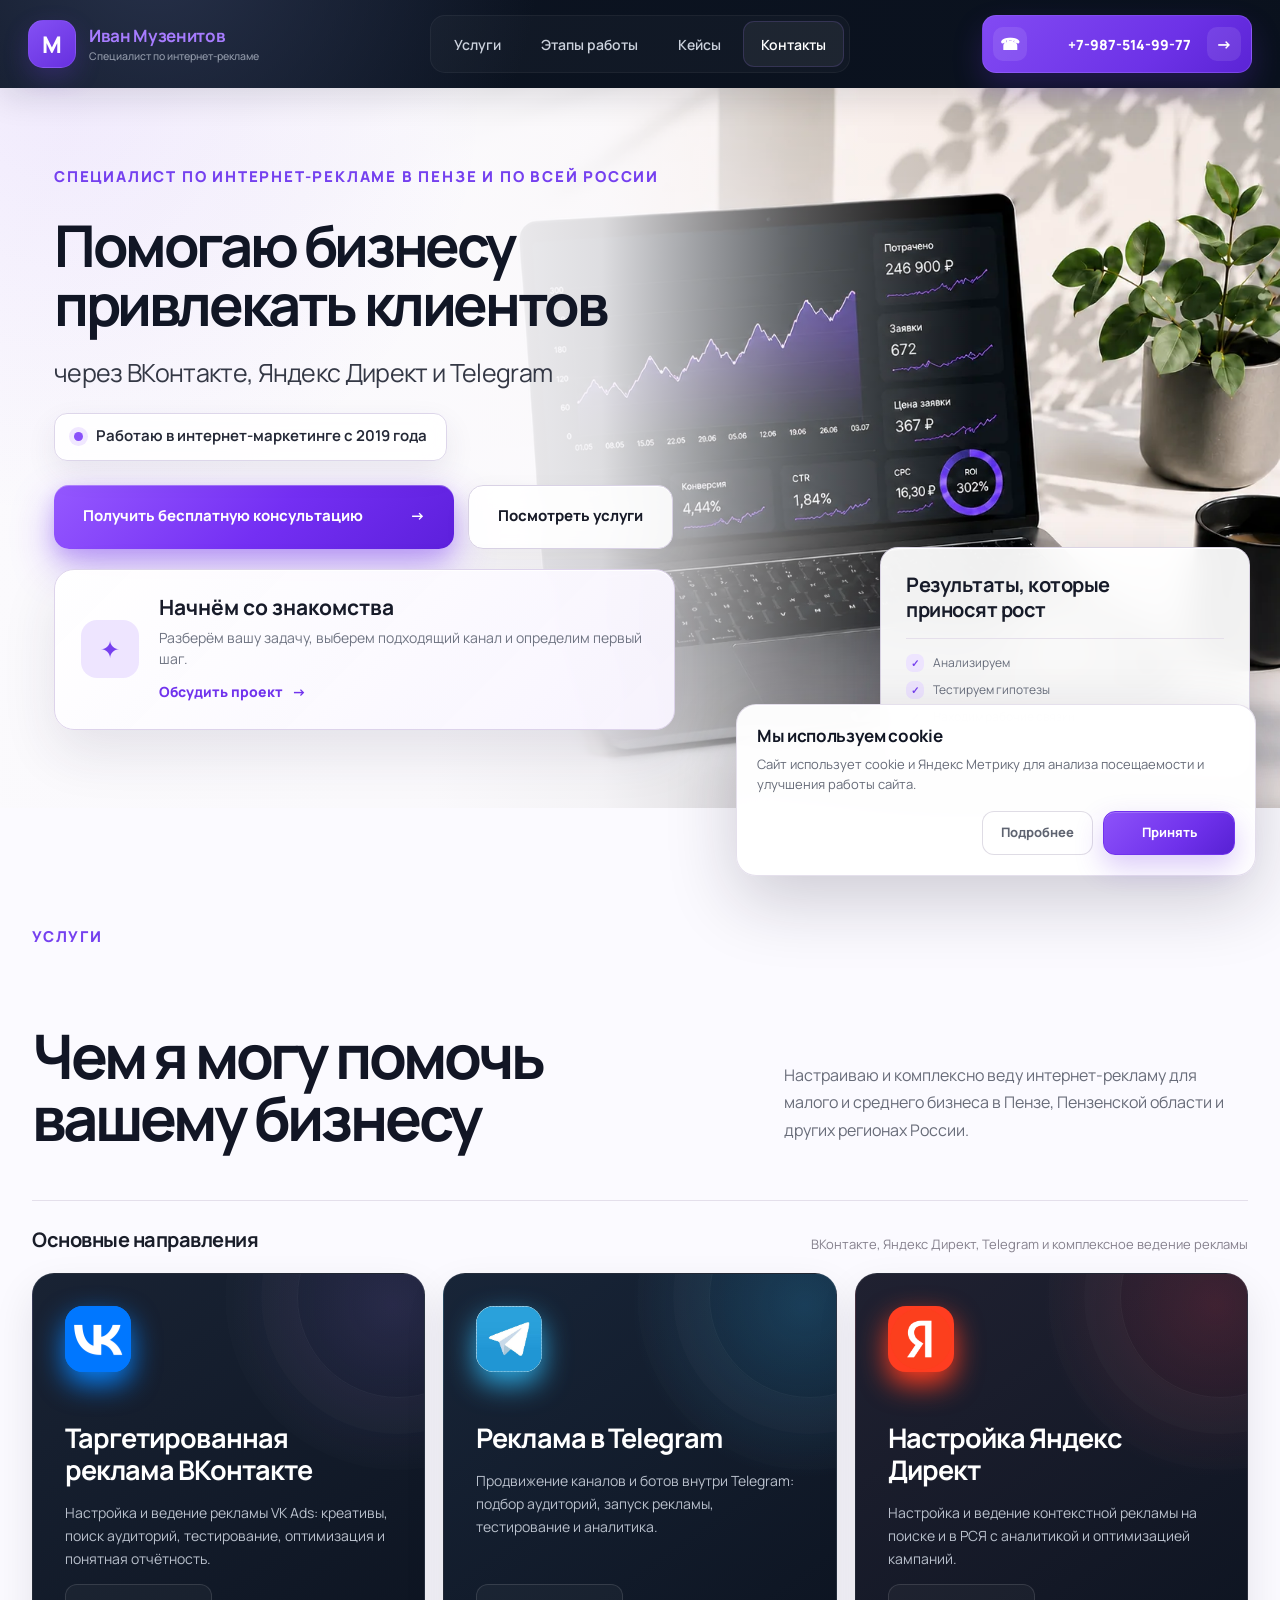
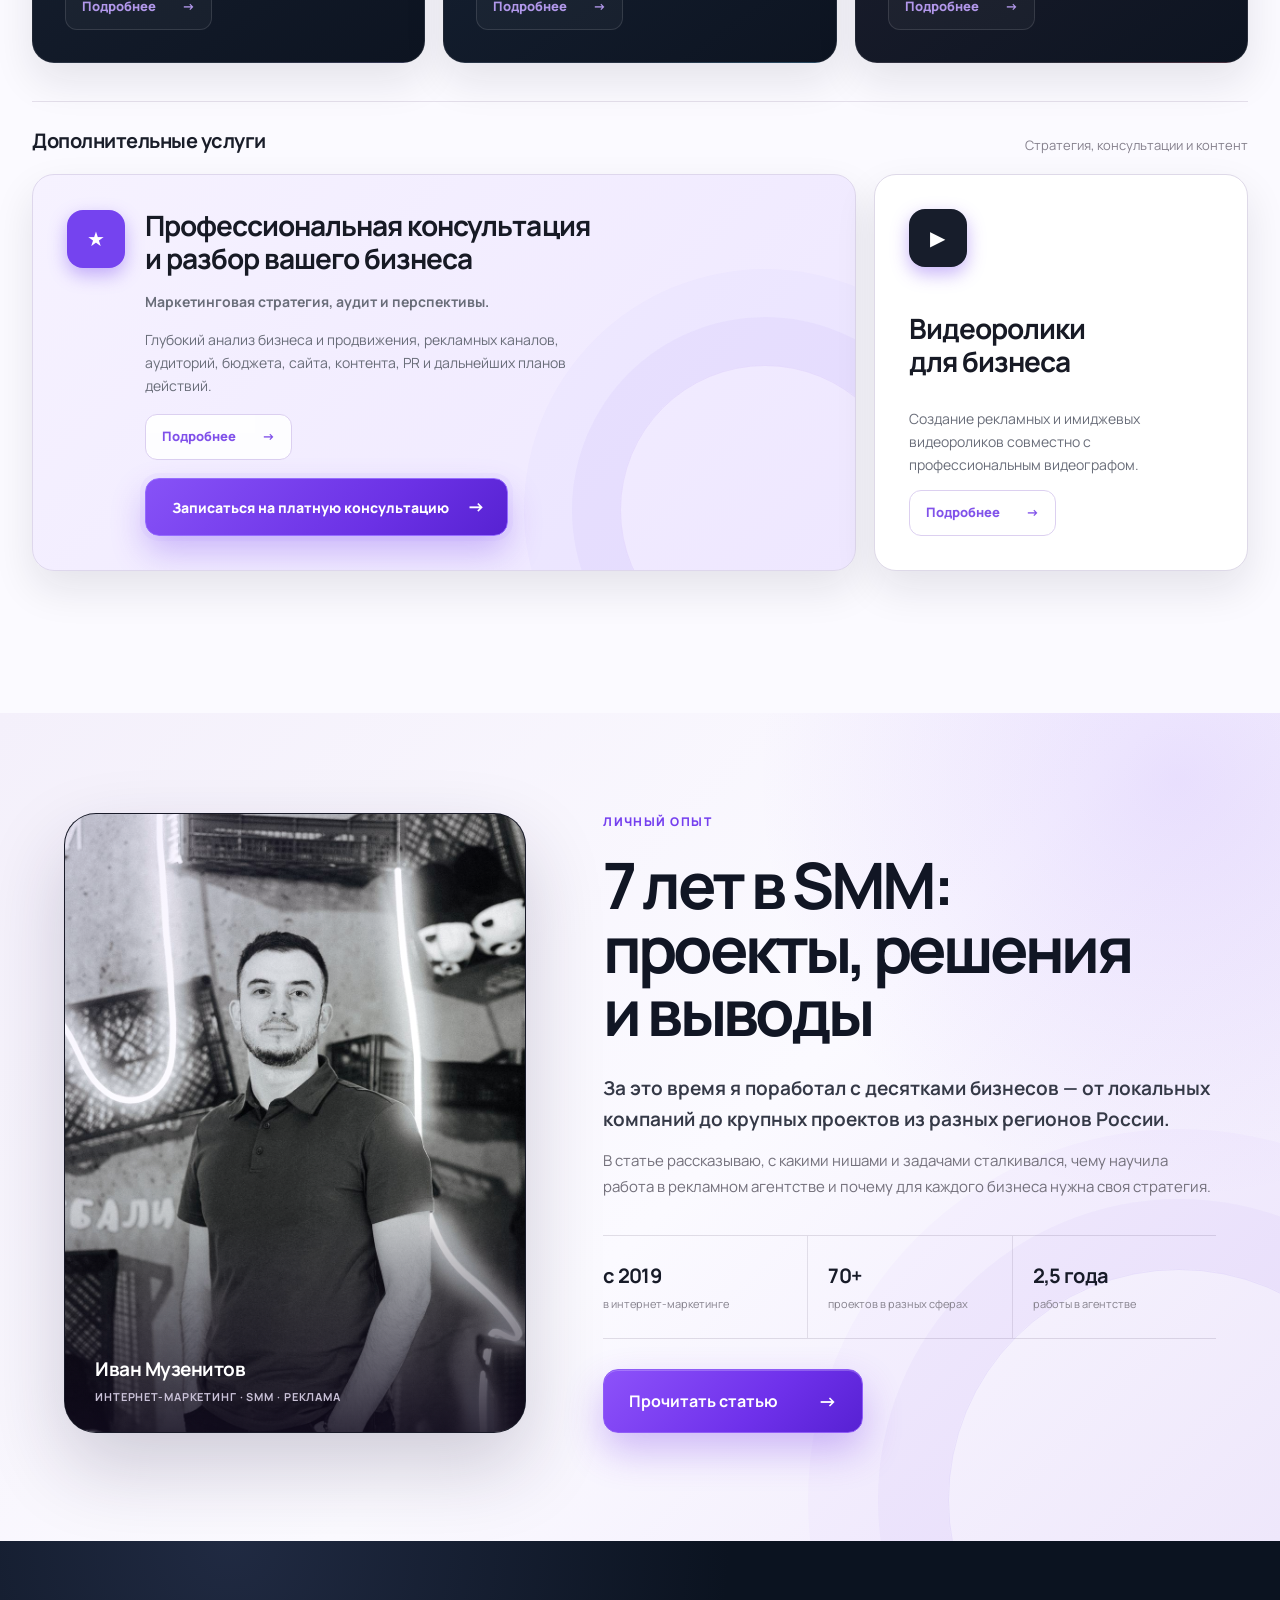
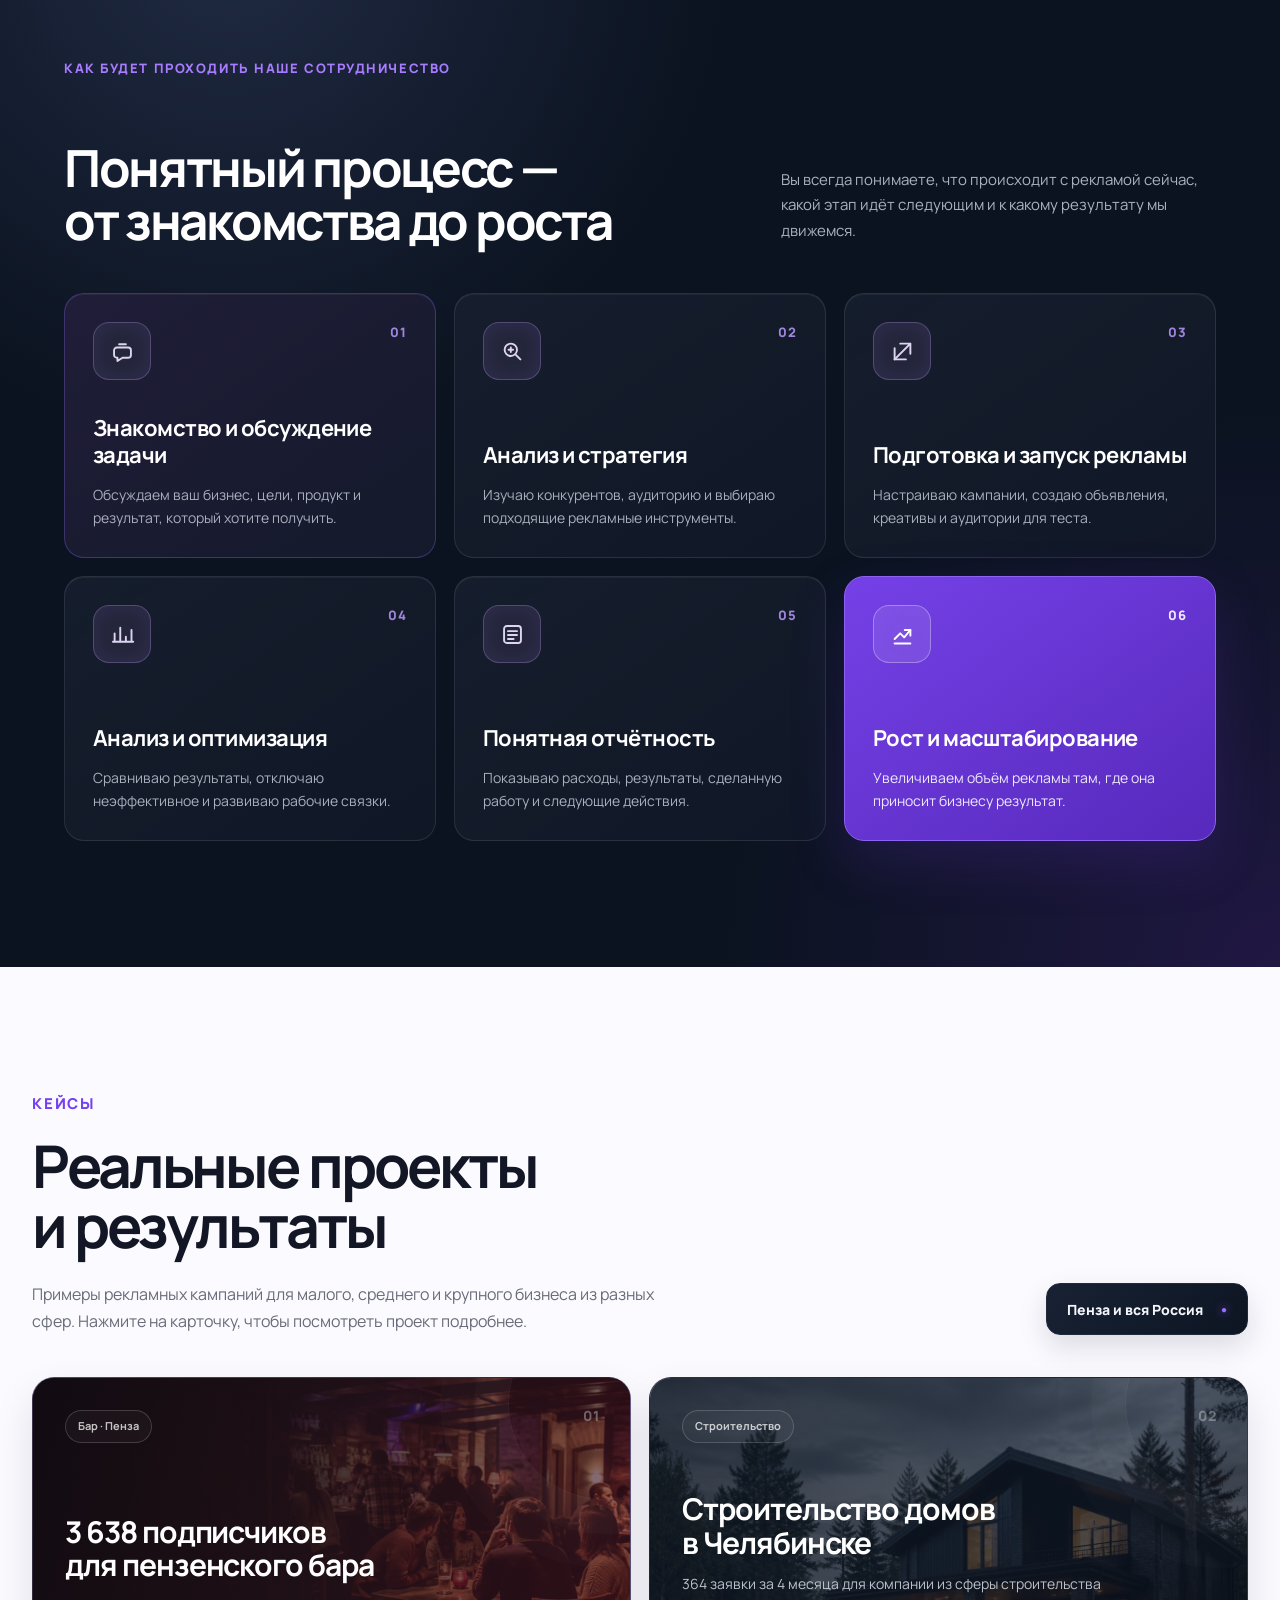
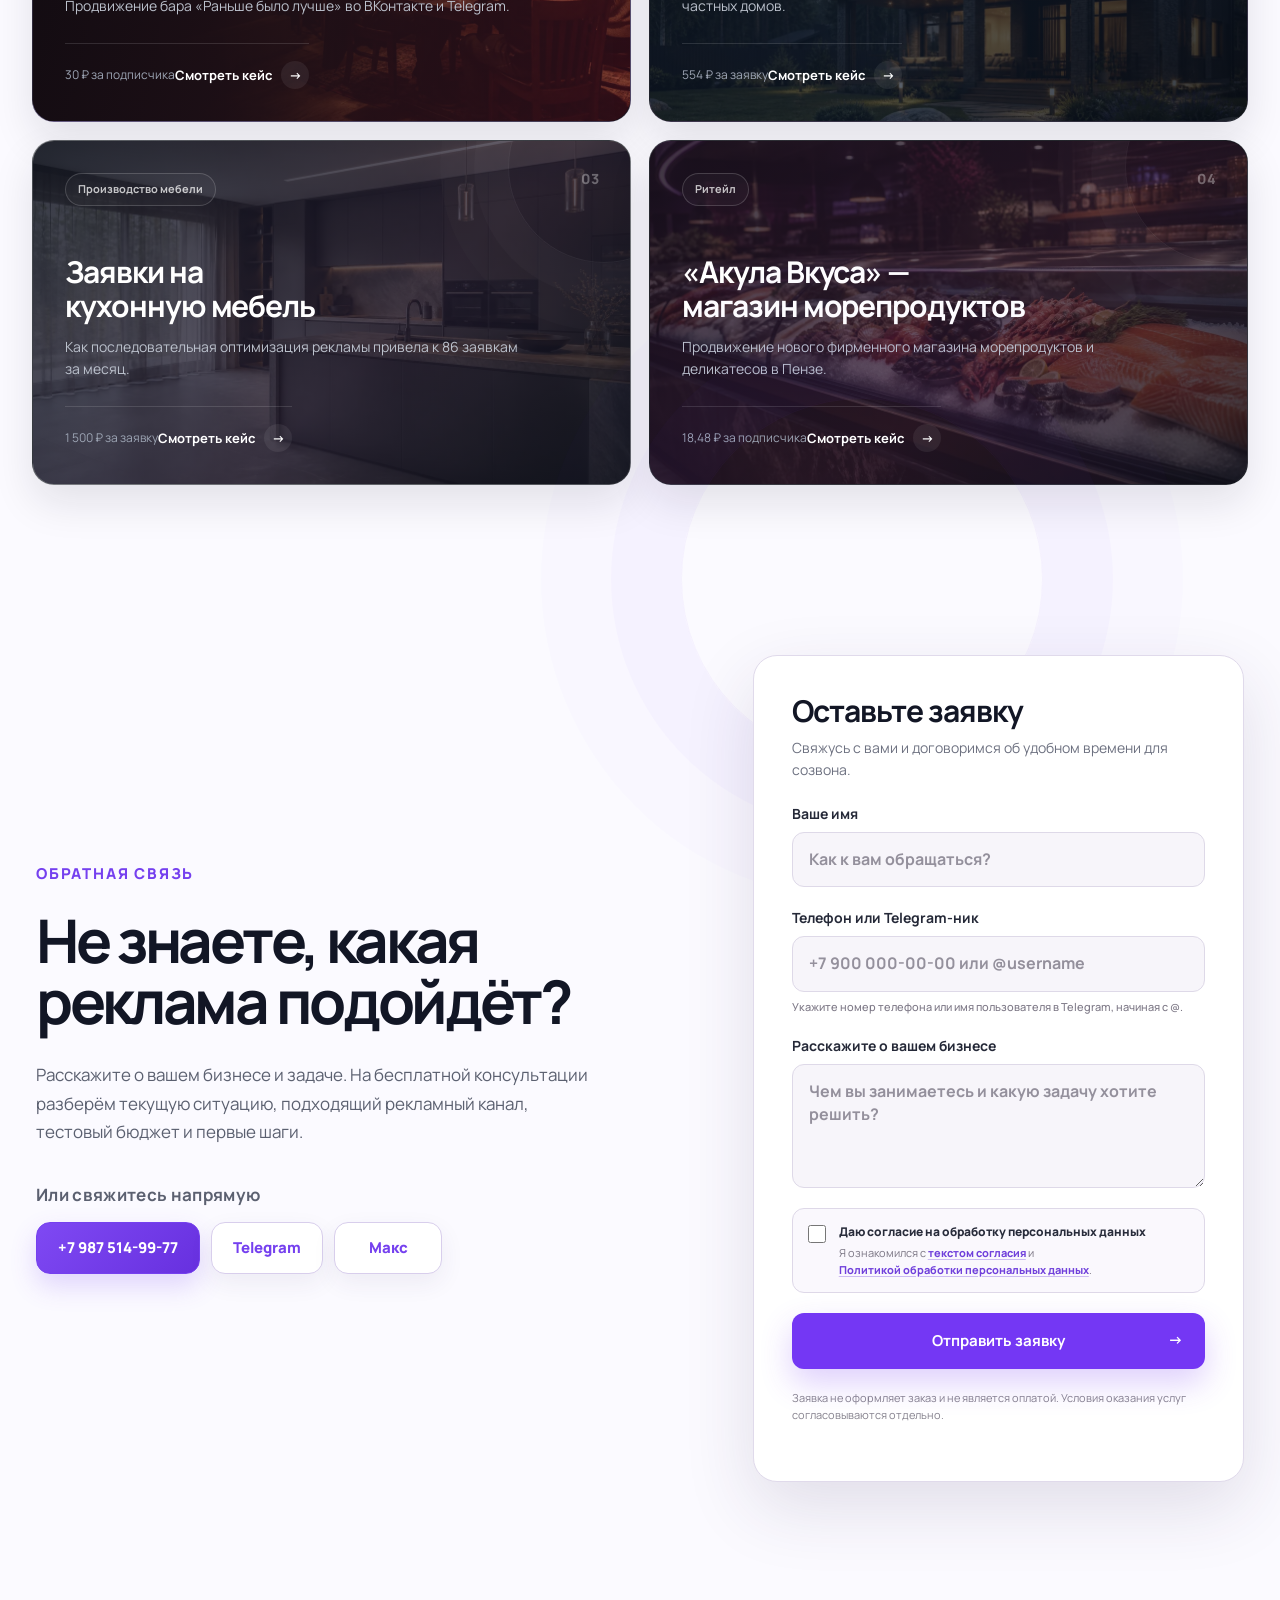
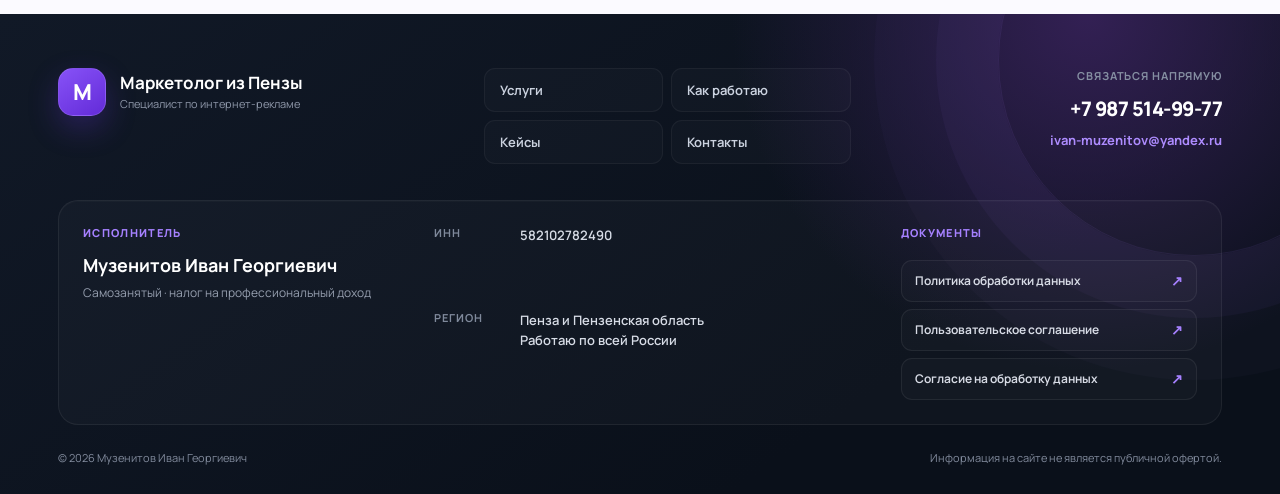
==== commit b1361a8a: "Fix mobile process icons" ====
--- a/index.html
+++ b/index.html
@@ -29,7 +29,7 @@
   <link rel="stylesheet" href="font.css?v=20260829-prelaunch1">
   <link rel="stylesheet" href="style.css?v=20260829-prelaunch1">
   <link rel="stylesheet" href="reference.css?v=20260829-prelaunch1">
-  <link rel="stylesheet" href="continuous.css?v=20260831-cookie1">
+  <link rel="stylesheet" href="continuous.css?v=20260903-icons1">
   <script type="application/ld+json">
   {
     "@context": "https://schema.org",
@@ -247,12 +247,12 @@
     <section class="process" id="process">
       <div class="section process-inner"><div class="section-heading invert"><p class="eyebrow">Как будет проходить наше сотрудничество</p><h2>Понятный процесс —<br>от знакомства до роста</h2><p class="process-lead">Вы всегда понимаете, что происходит с рекламой сейчас, какой этап идёт следующим и к какому результату мы движемся.</p></div>
         <ol class="steps">
-          <li><span>01</span><div><h3>Знакомство и обсуждение задачи</h3><p>Обсуждаем ваш бизнес, цели, продукт и результат, который хотите получить.</p></div></li>
-          <li><span>02</span><div><h3>Анализ и стратегия</h3><p>Изучаю конкурентов, аудиторию и выбираю подходящие рекламные инструменты.</p></div></li>
-          <li><span>03</span><div><h3>Подготовка и запуск рекламы</h3><p>Настраиваю кампании, создаю объявления, креативы и аудитории для теста.</p></div></li>
-          <li><span>04</span><div><h3>Анализ и оптимизация</h3><p>Сравниваю результаты, отключаю неэффективное и развиваю рабочие связки.</p></div></li>
-          <li><span>05</span><div><h3>Понятная отчётность</h3><p>Показываю расходы, результаты, сделанную работу и следующие действия.</p></div></li>
-          <li><span>06</span><div><h3>Рост и масштабирование</h3><p>Увеличиваем объём рекламы там, где она приносит бизнесу результат.</p></div></li>
+          <li><i class="step-icon" aria-hidden="true"><svg viewBox="0 0 24 24"><path d="M7 8.5h10A2.5 2.5 0 0 1 19.5 11v4A2.5 2.5 0 0 1 17 17.5h-5l-4.5 3v-3H7A2.5 2.5 0 0 1 4.5 15v-4A2.5 2.5 0 0 1 7 8.5Z"/><path d="M9 5.5h6"/></svg></i><span>01</span><div><h3>Знакомство и обсуждение задачи</h3><p>Обсуждаем ваш бизнес, цели, продукт и результат, который хотите получить.</p></div></li>
+          <li><i class="step-icon" aria-hidden="true"><svg viewBox="0 0 24 24"><circle cx="10.5" cy="10.5" r="5.5"/><path d="m15 15 4 4M8.5 10.5h4M10.5 8.5v4"/></svg></i><span>02</span><div><h3>Анализ и стратегия</h3><p>Изучаю конкурентов, аудиторию и выбираю подходящие рекламные инструменты.</p></div></li>
+          <li><i class="step-icon" aria-hidden="true"><svg viewBox="0 0 24 24"><path d="M5 19 19 5M10 5h9v9"/><path d="M5 9v10h10"/></svg></i><span>03</span><div><h3>Подготовка и запуск рекламы</h3><p>Настраиваю кампании, создаю объявления, креативы и аудитории для теста.</p></div></li>
+          <li><i class="step-icon" aria-hidden="true"><svg viewBox="0 0 24 24"><path d="M5 18V11M10 18V6M15 18v-4M20 18V8"/><path d="M3.5 18.5h18"/></svg></i><span>04</span><div><h3>Анализ и оптимизация</h3><p>Сравниваю результаты, отключаю неэффективное и развиваю рабочие связки.</p></div></li>
+          <li><i class="step-icon" aria-hidden="true"><svg viewBox="0 0 24 24"><path d="M7 4.5h10A2.5 2.5 0 0 1 19.5 7v10A2.5 2.5 0 0 1 17 19.5H7A2.5 2.5 0 0 1 4.5 17V7A2.5 2.5 0 0 1 7 4.5Z"/><path d="M8 9h8M8 12.5h8M8 16h5"/></svg></i><span>05</span><div><h3>Понятная отчётность</h3><p>Показываю расходы, результаты, сделанную работу и следующие действия.</p></div></li>
+          <li><i class="step-icon" aria-hidden="true"><svg viewBox="0 0 24 24"><path d="m5 16 5-5 3.5 3.5L19 8"/><path d="M14 8h5v5"/><path d="M5 20h14"/></svg></i><span>06</span><div><h3>Рост и масштабирование</h3><p>Увеличиваем объём рекламы там, где она приносит бизнесу результат.</p></div></li>
         </ol>
       </div>
     </section>
--- a/continuous.css
+++ b/continuous.css
@@ -354,6 +354,42 @@
 .cookie-consent-copy strong{font-size:17px;line-height:1.25;letter-spacing:-.02em}
 .cookie-consent-copy p{max-width:450px;margin:0;color:#666b78;font-size:13px;line-height:1.55}
 .cookie-consent-actions{display:flex;justify-content:flex-end;gap:10px;margin-top:17px}
+
+/* Stable process icons: avoid platform-dependent Unicode/emoji rendering. */
+.process .steps li::before{content:none!important}
+.process .steps .step-icon{
+  position:static;
+  display:grid;
+  place-items:center;
+  width:58px;
+  height:58px;
+  margin:0 0 34px;
+  border:1px solid #9c84cb65;
+  border-radius:16px;
+  background:#24263b;
+  color:#dcd4f1;
+  box-shadow:inset 0 0 20px #8f68ef1f;
+  font-style:normal;
+  flex:0 0 auto;
+}
+.process .steps .step-icon svg{
+  display:block;
+  width:27px;
+  height:27px;
+  fill:none;
+  stroke:currentColor;
+  stroke-width:1.7;
+  stroke-linecap:round;
+  stroke-linejoin:round;
+}
+.process .steps li:last-child .step-icon{
+  border-color:#ffffff4d;
+  background:#ffffff18;
+  color:#fff;
+}
+@media(max-width:700px){
+  .process .steps .step-icon{margin-bottom:28px}
+}
 .cookie-consent-actions button{
   min-height:44px;
   padding:0 18px;
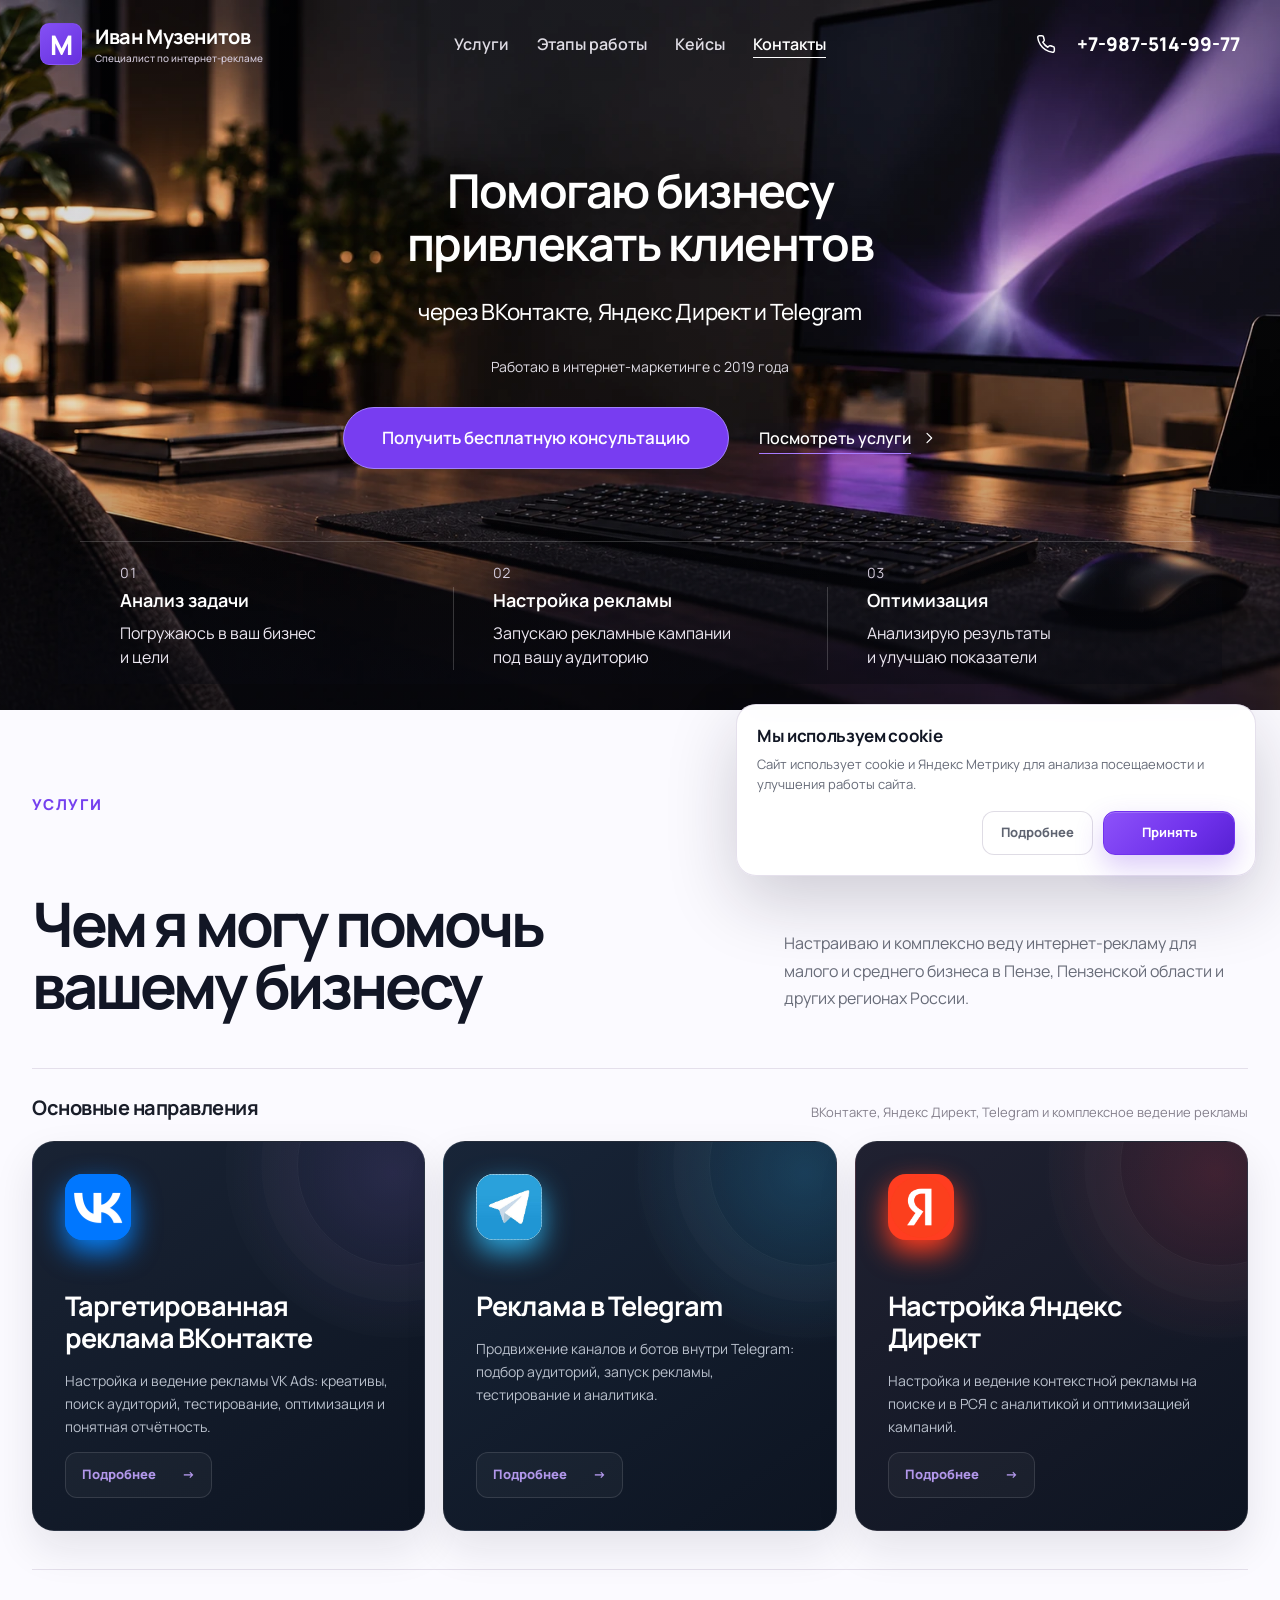
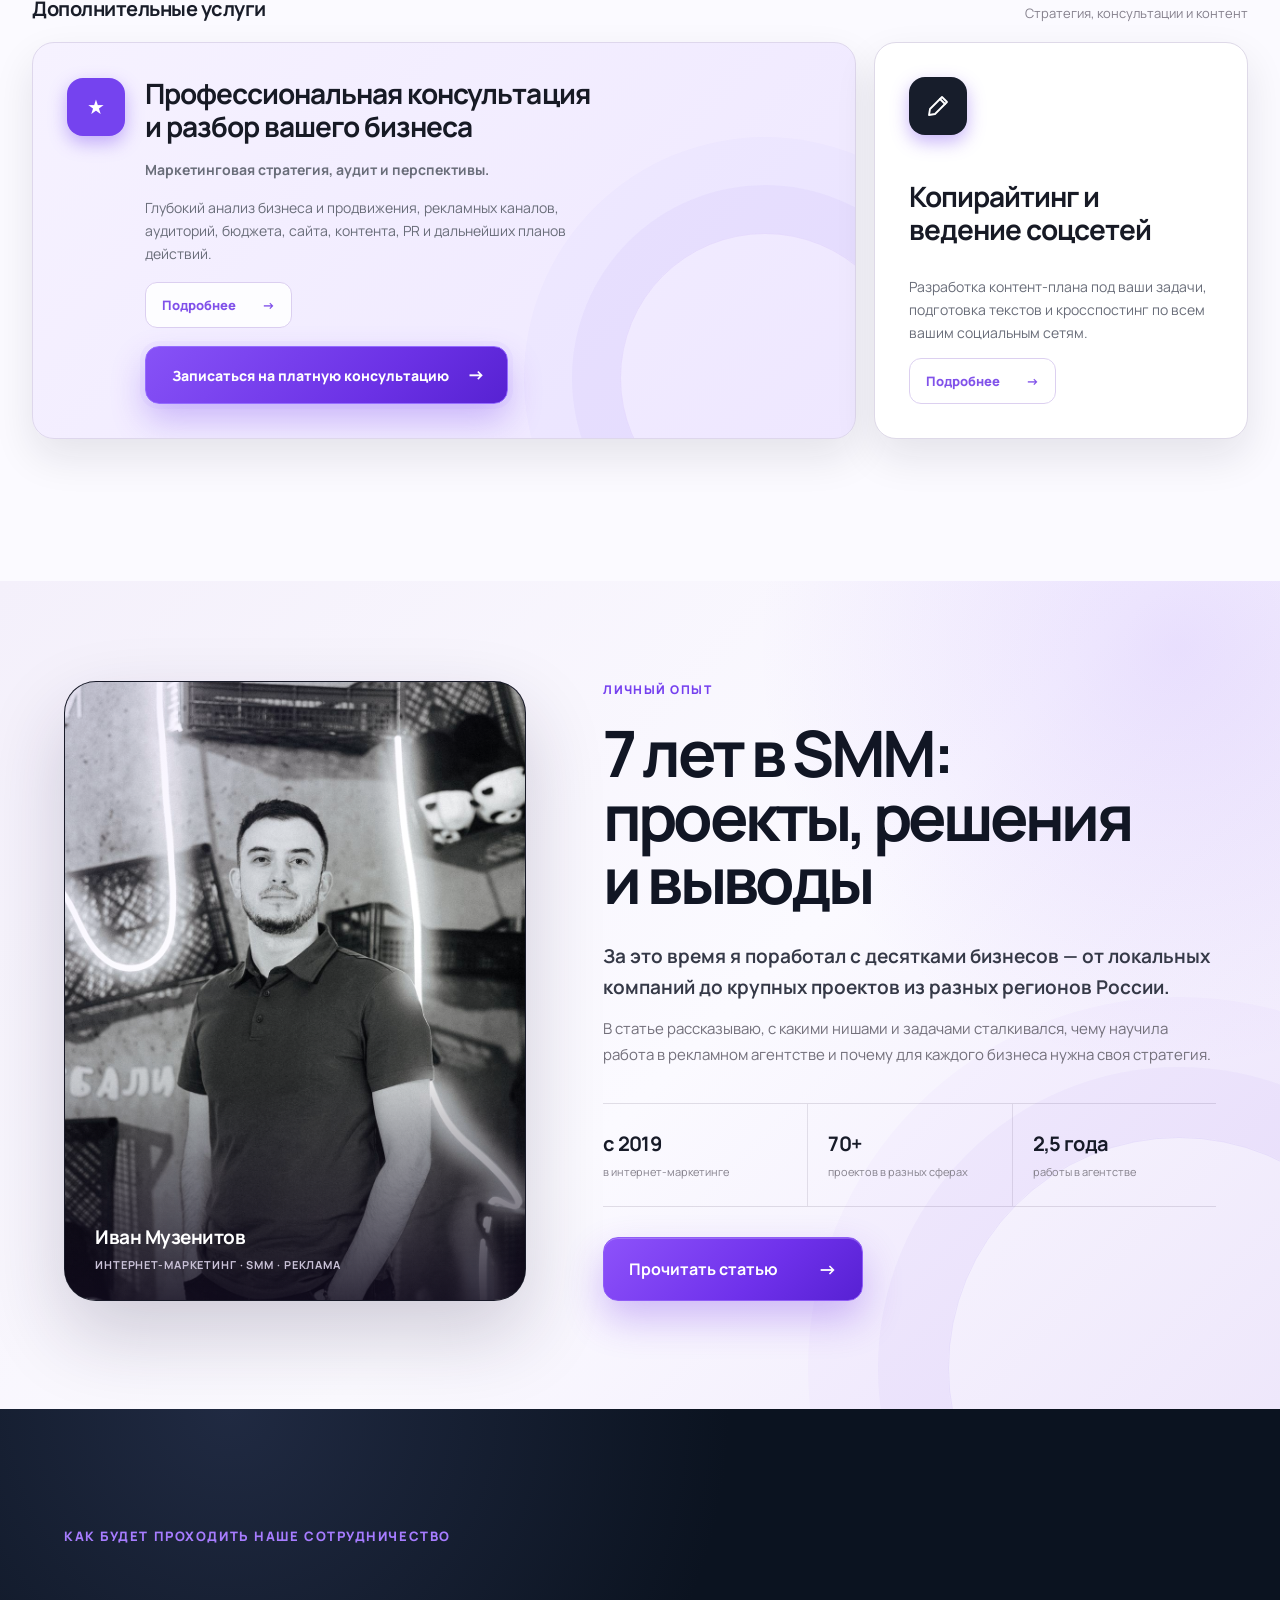
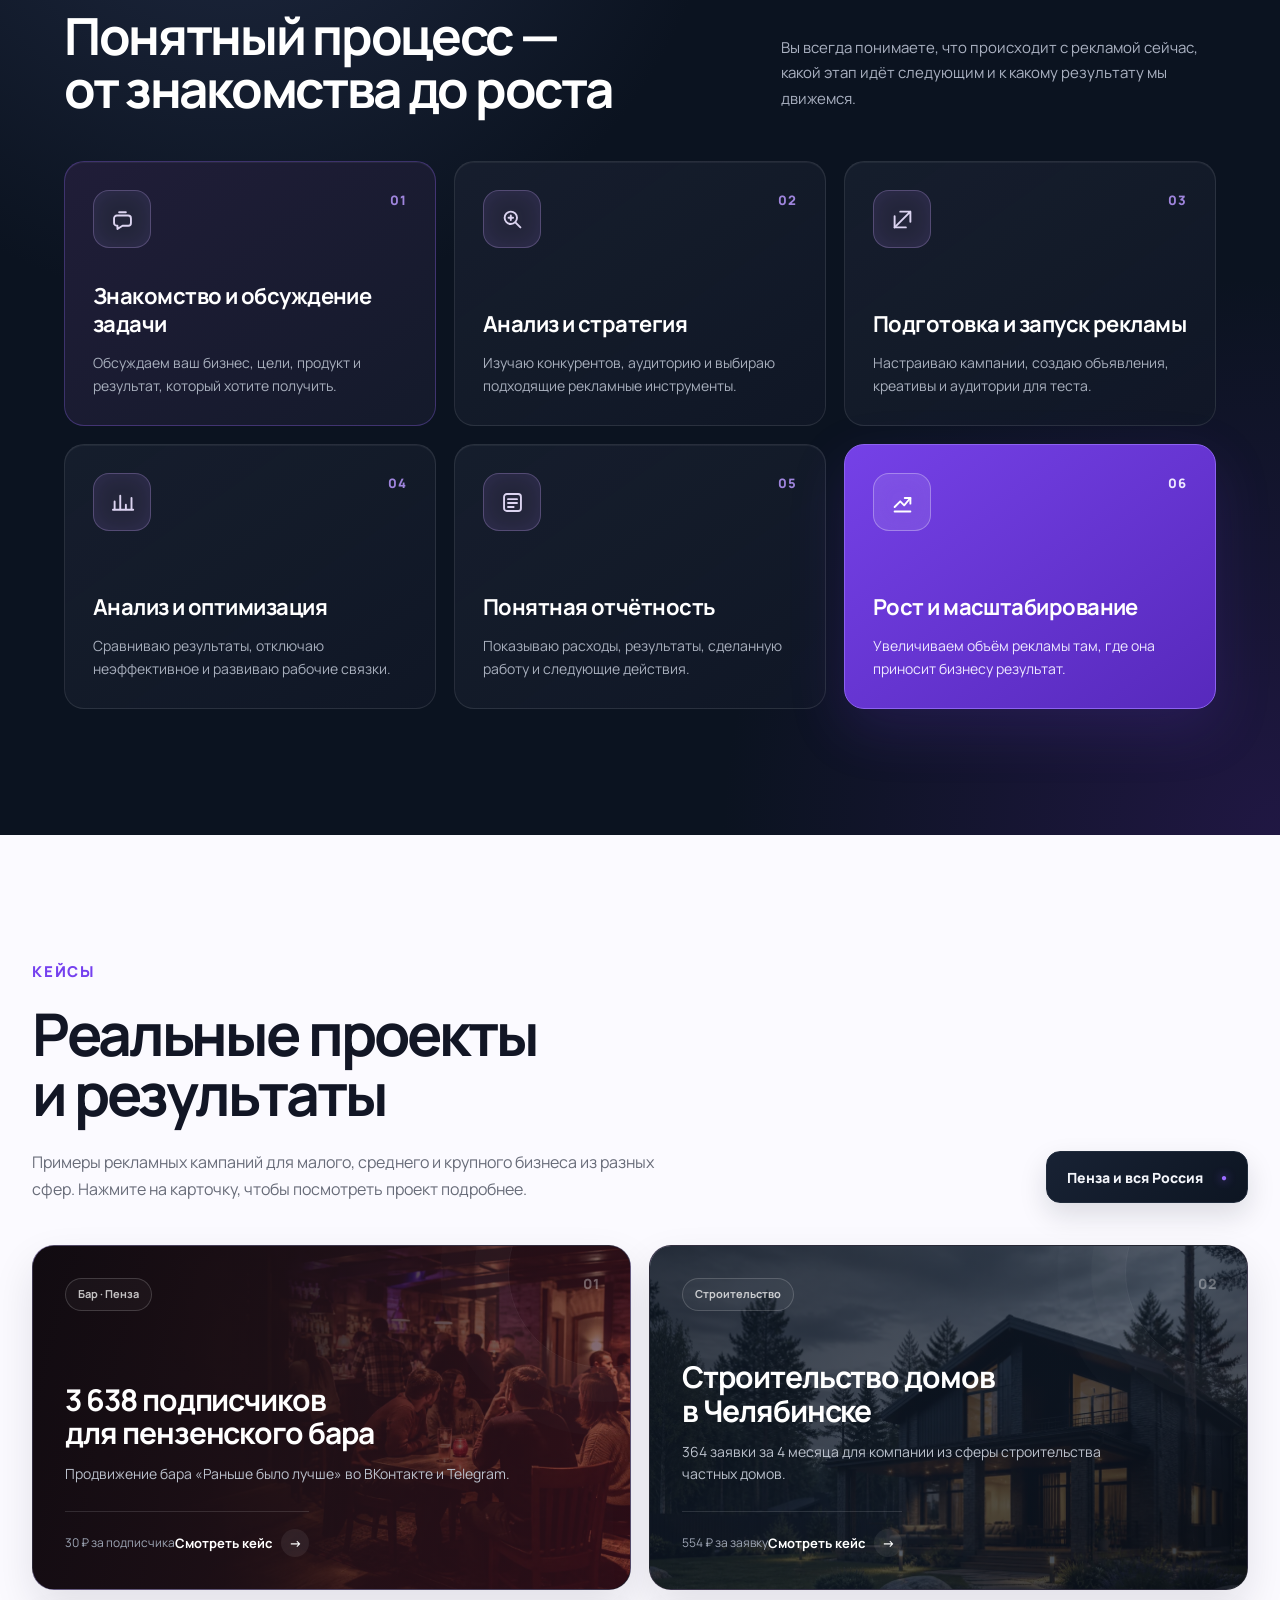
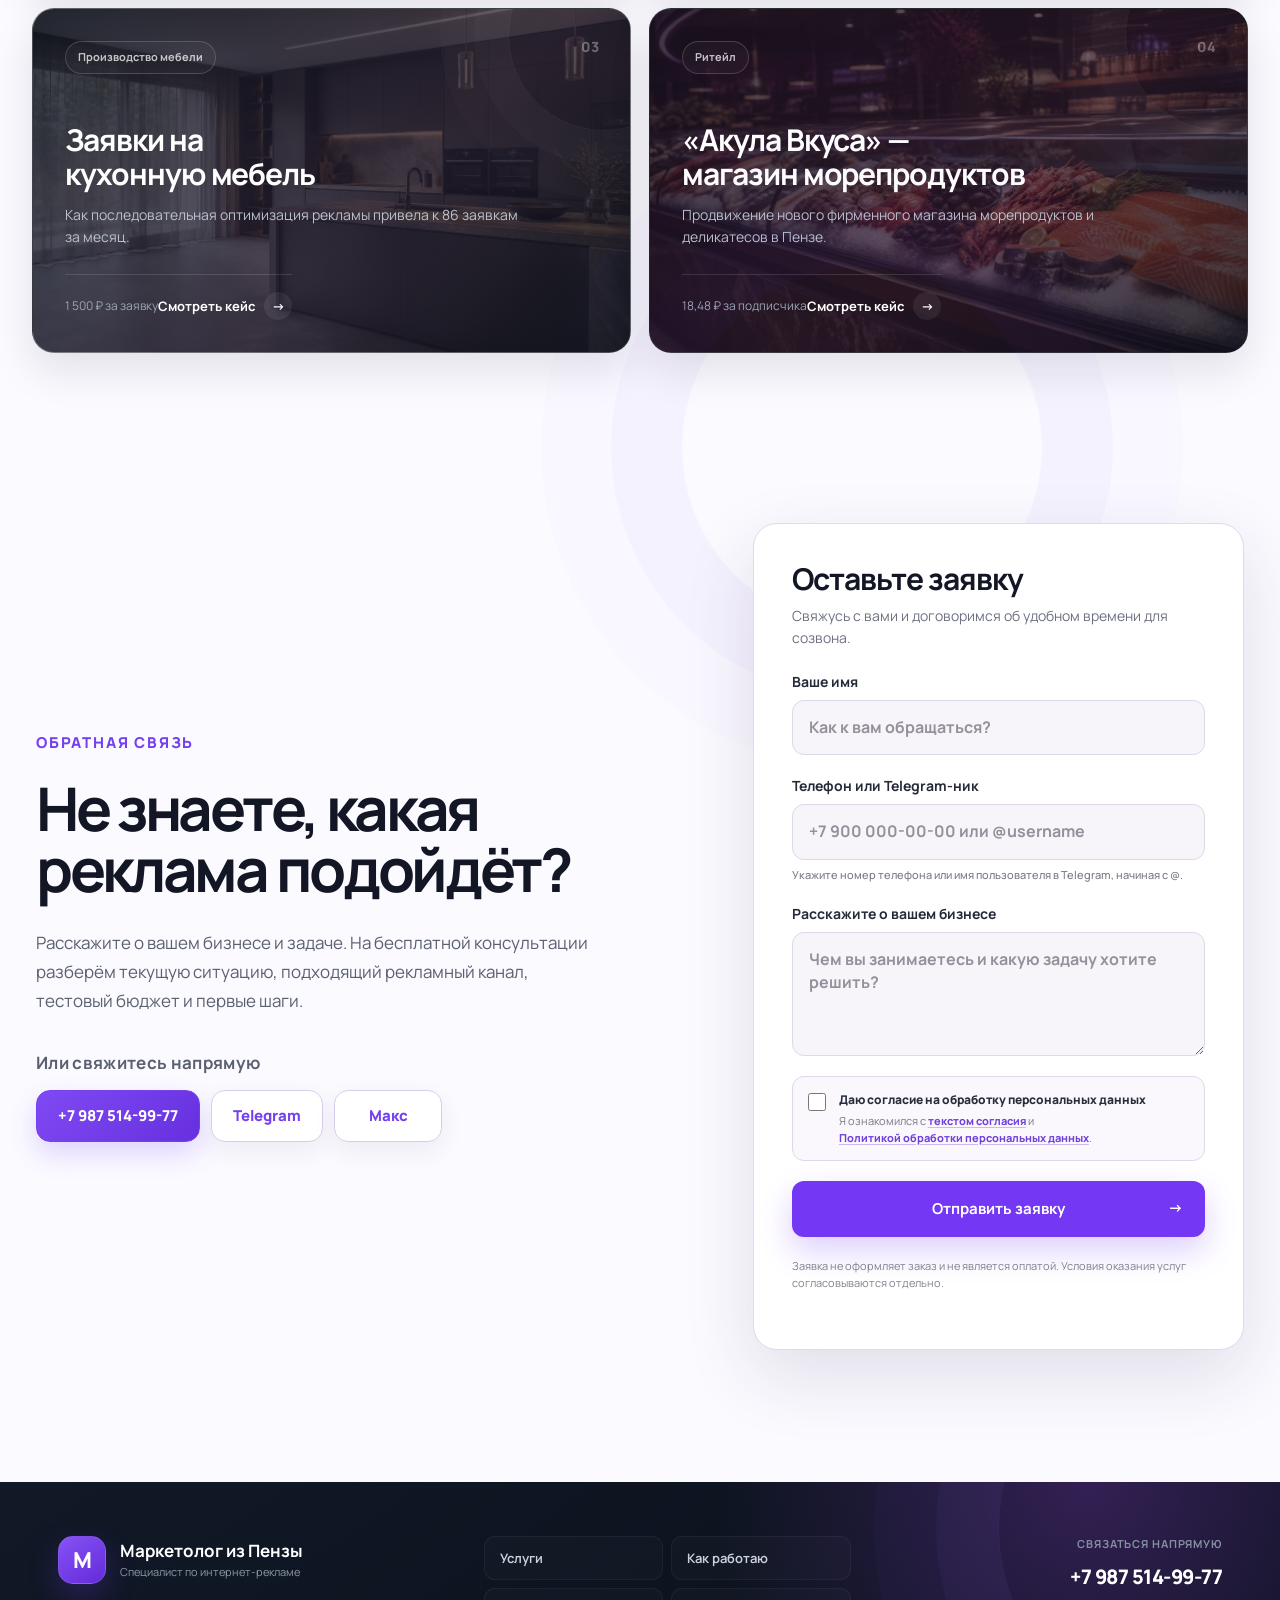
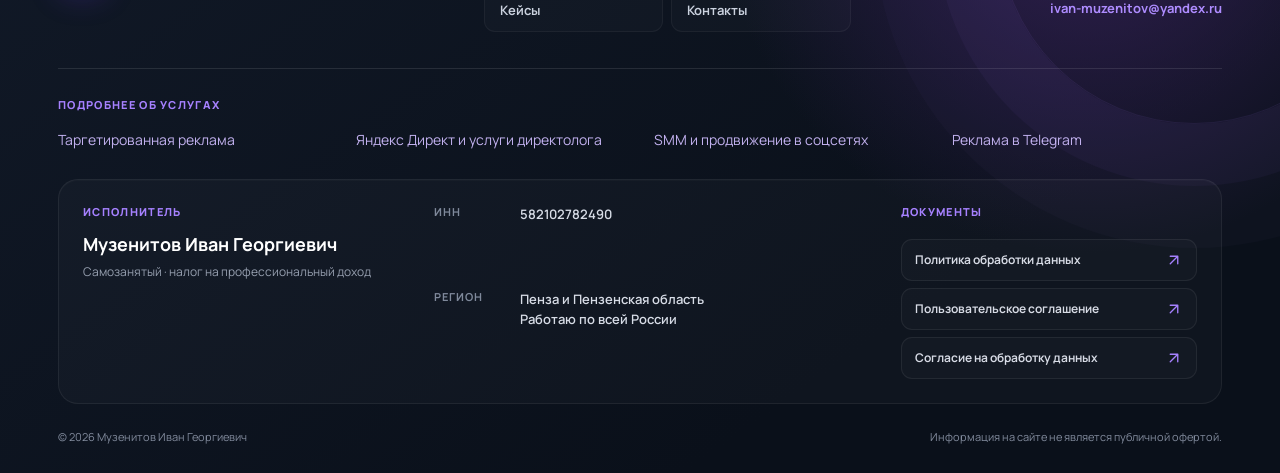
==== commit d5476fbb: "Publish approved cinematic homepage and sync live service pages" ====
--- a/index.html
+++ b/index.html
@@ -23,13 +23,19 @@
   <link rel="icon" href="https://marketolog-penza.ru/favicon.svg" type="image/svg+xml" sizes="any">
   <link rel="alternate icon" href="https://marketolog-penza.ru/favicon.ico" type="image/x-icon">
   <link rel="apple-touch-icon" href="https://marketolog-penza.ru/apple-touch-icon.png" sizes="180x180">
-  <link rel="preload" as="image" href="images/hero-laptop-analytics-v6-clean.webp" type="image/webp" fetchpriority="high">
+  <link rel="preload" as="image" href="images/hero-workspace-cinematic-v1.webp" type="image/webp" fetchpriority="high">
   <link rel="preload" as="font" href="fonts/manrope-variable.ttf" type="font/ttf" crossorigin>
   <title>Специалист по интернет-рекламе в Пензе — Иван Музенитов</title>
   <link rel="stylesheet" href="font.css?v=20260829-prelaunch1">
   <link rel="stylesheet" href="style.css?v=20260829-prelaunch1">
   <link rel="stylesheet" href="reference.css?v=20260829-prelaunch1">
   <link rel="stylesheet" href="continuous.css?v=20260903-icons1">
+  <link rel="stylesheet" href="seo-services.css?v=20261006-footer1">
+  <link rel="stylesheet" href="hero-cinematic.css?v=20261022-1">
+  <link rel="stylesheet" href="hero-cinematic-split.css?v=20261022-2">
+  <link rel="stylesheet" href="hero-cinematic-polish.css?v=20261022-1">
+  <script src="hero-cinematic-motion.js?v=20261022-1" defer></script>
+  <script>if(new URLSearchParams(location.search).get('preview')==='cinematic-left')document.documentElement.dataset.heroLayout='split';</script>
   <script type="application/ld+json">
   {
     "@context": "https://schema.org",
@@ -54,7 +60,9 @@
           "Яндекс Директ",
           "Реклама в Telegram",
           "Интернет-маркетинг",
-          "Маркетинговый аудит"
+          "Маркетинговый аудит",
+          "Копирайтинг",
+          "Ведение социальных сетей"
         ],
         "sameAs": [
           "https://t.me/penzatut",
@@ -83,7 +91,9 @@
           "Комплексное ведение рекламы",
           "Реклама в Telegram",
           "Профессиональная маркетинговая консультация",
-          "Маркетинговый аудит"
+          "Маркетинговый аудит",
+          "Копирайтинг",
+          "Ведение социальных сетей"
         ],
         "priceRange": "По договорённости"
       },
@@ -175,36 +185,39 @@
   }
   </script>
 </head>
-<body>
+<body class="homepage-cinematic">
   <header class="header">
     <a class="brand" href="#top" aria-label="На главную"><span class="brand-mark">M</span><span class="brand-copy"><strong>Иван Музенитов</strong><small>Специалист по интернет-рекламе</small></span></a>
     <button class="menu-toggle" type="button" aria-expanded="false" aria-controls="nav">Меню</button>
     <nav class="nav" id="nav" aria-label="Основная навигация">
       <a href="#services">Услуги</a><a href="#process">Этапы работы</a><a href="#cases">Кейсы</a><a href="#contact">Контакты</a>
     </nav>
-    <a class="phone" href="tel:+79875149977"><span class="phone-icon" aria-hidden="true">☎</span><span class="phone-number">+7-987-514-99-77</span><span class="phone-arrow" aria-hidden="true">→</span></a>
+    <a class="phone" href="tel:+79875149977"><span class="phone-icon" aria-hidden="true"><svg width="20" height="20" viewBox="0 0 24 24" fill="none" stroke="currentColor" stroke-width="1.8" stroke-linecap="round" stroke-linejoin="round" focusable="false"><path d="M22 16.92v3a2 2 0 0 1-2.18 2 19.79 19.79 0 0 1-8.63-3.07 19.5 19.5 0 0 1-6-6 19.79 19.79 0 0 1-3.07-8.67A2 2 0 0 1 4.11 2h3a2 2 0 0 1 2 1.72c.12.96.35 1.9.69 2.79a2 2 0 0 1-.45 2.11L8.09 9.89a16 16 0 0 0 6 6l1.27-1.27a2 2 0 0 1 2.11-.45c.89.34 1.83.57 2.79.69A2 2 0 0 1 22 16.92Z"/></svg></span><span class="phone-number">+7-987-514-99-77</span><span class="phone-arrow" aria-hidden="true">→</span></a>
   </header>
 
   <main id="top">
-    <section class="hero section hero-light">
-      <div class="hero-inner">
-      <div class="hero-copy">
-        <p class="eyebrow">Специалист по интернет-рекламе в Пензе и по всей России</p>
-        <h1>Помогаю бизнесу<br><span>привлекать клиентов</span></h1>
-        <p class="hero-lead">через ВКонтакте, Яндекс Директ и Telegram</p>
-        <p class="experience"><span></span>Работаю в интернет-маркетинге с 2019 года</p>
-        <div class="hero-actions">
-          <a class="button button-primary" href="#contact">Получить бесплатную консультацию <span>→</span></a>
-          <a class="button hero-secondary" href="#services">Посмотреть услуги</a>
-        </div>
-        <article class="hero-consult">
-          <span class="consult-icon">✦</span>
-          <div class="consult-copy"><h2>Начнём со знакомства</h2><p>Разберём вашу задачу, выберем подходящий канал и определим первый шаг.</p><a href="#contact">Обсудить проект&nbsp;&nbsp; →</a></div>
-        </article>
-      </div>
-      <div class="hero-media">
-        <aside class="results-card"><h2>Результаты, которые<br>приносят рост</h2><ul><li>Анализируем</li><li>Тестируем гипотезы</li><li>Находим рабочие связки</li><li>Масштабируем результаты</li></ul></aside>
-      </div>
+    <section class="hero section hero-cinematic" aria-labelledby="hero-title">
+      <img class="hero-cinematic-background" src="images/hero-workspace-cinematic-v1.webp" alt="" width="1859" height="846" fetchpriority="high" decoding="async">
+      <div class="hero-cinematic-inner">
+        <div class="hero-cinematic-copy">
+          <h1 id="hero-title">Помогаю бизнесу<br> привлекать клиентов</h1>
+          <p class="hero-cinematic-lead">через ВКонтакте, Яндекс Директ и Telegram</p>
+          <p class="hero-cinematic-experience">Работаю в интернет-маркетинге с 2019 года</p>
+          <div class="hero-cinematic-actions">
+            <a class="hero-cinematic-cta" href="#contact"><span>Получить бесплатную консультацию</span></a>
+            <a class="hero-cinematic-secondary" href="#services">Посмотреть услуги <svg aria-hidden="true" width="16" height="16" viewBox="0 0 24 24" fill="none" stroke="currentColor" stroke-width="1.8" stroke-linecap="round" stroke-linejoin="round"><path d="m9 5 7 7-7 7"/></svg></a>
+          </div>
+        </div>
+        <ul class="hero-cinematic-benefits" aria-label="Преимущества сотрудничества">
+          <li><svg aria-hidden="true" viewBox="0 0 48 48" fill="none" stroke="currentColor" stroke-width="1.7" stroke-linecap="round" stroke-linejoin="round"><rect x="7" y="10" width="34" height="32" rx="4"/><path d="M7 20h34M16 5v10M32 5v10M16 27h.01M24 27h.01M32 27h.01M16 35h.01M24 35h.01M32 35h.01"/></svg><span>С 2019 года<br> в маркетинге</span></li>
+          <li><svg aria-hidden="true" viewBox="0 0 48 48" fill="none" stroke="currentColor" stroke-width="1.7" stroke-linecap="round" stroke-linejoin="round"><path d="M39 22a17 17 0 1 1-13-15M31 22a9 9 0 1 1-9-7M22 24 37 9M34 5v8h8"/></svg><span>Подбор каналов<br> под задачу</span></li>
+          <li><svg aria-hidden="true" viewBox="0 0 48 48" fill="none" stroke="currentColor" stroke-width="1.7" stroke-linecap="round" stroke-linejoin="round"><path d="M28 5H12a4 4 0 0 0-4 4v30a4 4 0 0 0 4 4h24a4 4 0 0 0 4-4V17L28 5Z"/><path d="M28 5v12h12M16 24h8M16 31h16M16 37h10"/></svg><span>Понятная<br> отчётность</span></li>
+        </ul>
+        <ol class="hero-cinematic-process" aria-label="Подход к работе">
+          <li><span class="hero-cinematic-number" aria-hidden="true">01</span><div><h2>Анализ задачи</h2><p>Погружаюсь в ваш бизнес<br>и цели</p></div></li>
+          <li><span class="hero-cinematic-number" aria-hidden="true">02</span><div><h2>Настройка рекламы</h2><p>Запускаю рекламные кампании<br>под вашу аудиторию</p></div></li>
+          <li><span class="hero-cinematic-number" aria-hidden="true">03</span><div><h2>Оптимизация</h2><p>Анализирую результаты<br>и улучшаю показатели</p></div></li>
+        </ol>
       </div>
     </section>
 
@@ -219,7 +232,7 @@
       <div class="service-group-head secondary-head"><h3>Дополнительные услуги</h3><p>Стратегия, консультации и контент</p></div>
       <div class="service-grid secondary-services">
         <article class="service-card light wide"><div class="mini-service-icon">★</div><h3>Профессиональная консультация<br>и разбор вашего бизнеса</h3><p class="accent-text">Маркетинговая стратегия, аудит и перспективы.</p><p>Глубокий анализ бизнеса и продвижения, рекламных каналов, аудиторий, бюджета, сайта, контента, PR и дальнейших планов действий.</p><button class="details" data-service="audit">Подробнее <span>→</span></button><a class="button paid-button" href="#contact">Записаться на платную консультацию</a><span class="consult-decor" aria-hidden="true"></span></article>
-        <article class="service-card image-card"><div class="mini-service-icon video-icon">▶</div><div><h3>Видеоролики<br>для бизнеса</h3><p>Создание рекламных и имиджевых видеороликов совместно с профессиональным видеографом.</p><button class="details" data-service="video">Подробнее <span>→</span></button></div></article>
+        <article class="service-card image-card"><div class="mini-service-icon" aria-hidden="true"><svg width="24" height="24" viewBox="0 0 24 24" fill="none" stroke="currentColor" stroke-width="1.8" stroke-linecap="round" stroke-linejoin="round"><path d="m16 3 5 5-12 12-6 1 1-6Z"/><path d="m14 5 5 5"/></svg></div><div><h3>Копирайтинг и<br>ведение соцсетей</h3><p>Разработка контент-плана под ваши задачи, подготовка текстов и кросспостинг по всем вашим социальным сетям.</p><button class="details" data-service="copywriting">Подробнее <span>→</span></button></div></article>
       </div>
     </section>
 
@@ -319,6 +332,16 @@
         </div>
       </div>
 
+      <nav class="footer-service-links" aria-label="Подробнее об услугах">
+        <p class="footer-label">Подробнее об услугах</p>
+        <div>
+          <a href="targetirovannaya-reklama-penza.html">Таргетированная реклама</a>
+          <a href="yandex-direct-penza.html">Яндекс Директ и услуги директолога</a>
+          <a href="smm-penza.html">SMM и продвижение в соцсетях</a>
+          <a href="reklama-telegram-penza.html">Реклама в Telegram</a>
+        </div>
+      </nav>
+
       <div class="footer-details">
         <section class="footer-identity" aria-label="Информация об исполнителе">
           <p class="footer-label">Исполнитель</p>
@@ -331,9 +354,9 @@
         </dl>
         <div class="footer-documents">
           <p class="footer-label">Документы</p>
-          <button type="button" data-legal-doc="privacy">Политика обработки данных <span>↗</span></button>
-          <button type="button" data-legal-doc="terms">Пользовательское соглашение <span>↗</span></button>
-          <button type="button" data-legal-doc="consent">Согласие на обработку данных <span>↗</span></button>
+          <button type="button" data-legal-doc="privacy">Политика обработки данных <svg aria-hidden="true" width="18" height="18" viewBox="0 0 24 24" fill="none" stroke="#a681ff" stroke-width="1.8" stroke-linecap="round" stroke-linejoin="round"><path d="M7 17 17 7M7 7h10v10"/></svg></button>
+          <button type="button" data-legal-doc="terms">Пользовательское соглашение <svg aria-hidden="true" width="18" height="18" viewBox="0 0 24 24" fill="none" stroke="#a681ff" stroke-width="1.8" stroke-linecap="round" stroke-linejoin="round"><path d="M7 17 17 7M7 7h10v10"/></svg></button>
+          <button type="button" data-legal-doc="consent">Согласие на обработку данных <svg aria-hidden="true" width="18" height="18" viewBox="0 0 24 24" fill="none" stroke="#a681ff" stroke-width="1.8" stroke-linecap="round" stroke-linejoin="round"><path d="M7 17 17 7M7 7h10v10"/></svg></button>
         </div>
       </div>
 
@@ -846,6 +869,6 @@
     </div>
   </section>
   <button class="back-to-top" type="button" aria-label="Вернуться в начало страницы">↑</button>
-  <script src="script.js?v=20260831-cookie1"></script>
+  <script src="script.js?v=20261006-copywriting1"></script>
 </body>
 </html>
--- a/seo-services.css
+++ b/seo-services.css
@@ -0,0 +1,30 @@
+/* Service landing pages share the existing site's typography, colours and contact flow. */
+.service-intro,.service-article{max-width:1200px;margin:0 auto;padding:64px 40px}
+.service-intro{padding-top:44px;padding-bottom:60px}
+.service-breadcrumb{display:flex;flex-wrap:wrap;gap:10px;font-size:13px;color:#737787;margin-bottom:44px}
+.service-breadcrumb a{color:#7040dc}
+.service-intro h1{font-size:clamp(34px,4.4vw,60px);line-height:1.12;letter-spacing:-.04em;max-width:950px;margin:24px 0;color:#101724}
+.service-lead{max-width:850px;font-size:20px;line-height:1.7;color:#606575}
+.service-intro-actions{display:flex;flex-wrap:wrap;gap:14px;margin-top:28px}
+.service-article{padding-top:0}
+.service-copy{padding:36px 0;border-top:1px solid #e2deeb}
+.service-copy h2{font-size:clamp(24px,3vw,34px);line-height:1.25;letter-spacing:-.025em;margin:0 0 22px;color:#101724}
+.service-copy p,.service-copy li{font-size:17px;line-height:1.85;color:#606575;max-width:900px}
+.service-copy ul{padding-left:24px}.service-copy li{margin:10px 0}
+.service-faq details{border-bottom:1px solid #e2deeb;padding:20px 0}
+.service-faq summary{cursor:pointer;font-size:18px;font-weight:700;color:#101724;line-height:1.5}
+.service-faq p{margin-top:18px}
+.service-text-link{color:#7540ed;font-weight:700}
+.seo-service-links{display:grid;grid-template-columns:repeat(2,minmax(0,1fr));gap:14px;margin-top:30px}
+.seo-service-links a{display:flex;align-items:center;justify-content:space-between;gap:16px;padding:22px 24px;border:1px solid #ddd5ee;border-radius:18px;background:#faf8ff;color:#412779;font-weight:700;line-height:1.5;text-decoration:none}
+.seo-service-links a:hover{border-color:#7540ed;background:#f1ebff}
+.seo-service-links a:focus-visible,.service-faq summary:focus-visible{outline:3px solid #7540ed;outline-offset:4px}
+.seo-service-links a span{flex-shrink:0}
+.footer-service-links{padding:28px 0;border-top:1px solid rgba(255,255,255,.1)}
+.footer-service-links>div{display:grid;grid-template-columns:repeat(4,minmax(0,1fr));gap:16px 28px;margin-top:16px}
+.footer-service-links a{color:#c2b1ef;font-size:14px;line-height:1.6;text-decoration:none}
+.footer-service-links a:hover{text-decoration:underline;color:#fff}
+.footer-service-links a:focus-visible{outline:2px solid #a77bff;outline-offset:5px}
+@media(max-width:900px){.footer-service-links>div{grid-template-columns:repeat(2,minmax(0,1fr))}}
+@media(max-width:480px){.footer-service-links>div{grid-template-columns:1fr;gap:12px}}
+@media(max-width:620px){.service-intro,.service-article{padding-left:24px;padding-right:24px}.service-intro{padding-top:28px;padding-bottom:40px}.service-breadcrumb{margin-bottom:30px}.service-lead{font-size:17px}.service-intro-actions{flex-direction:column}.service-intro-actions .button{width:100%}.seo-service-links{grid-template-columns:1fr}.service-copy{padding:28px 0}.service-copy p,.service-copy li{font-size:16px}}
--- a/hero-cinematic.css
+++ b/hero-cinematic.css
@@ -0,0 +1,97 @@
+/* Approved 22 October hero, background option 4. Scoped to the homepage. */
+.homepage-cinematic .header {
+  position:fixed;
+  height:88px;
+  padding-inline:max(28px,calc((100vw - 1200px)/2))!important;
+  background:transparent;
+  box-shadow:none!important;
+  transition:background .2s ease;
+}
+.homepage-cinematic .header.scrolled {background:#10131bf5;box-shadow:0 8px 24px #0002!important}
+.homepage-cinematic .brand-copy strong {color:#fff;font-size:17px}
+.homepage-cinematic .header .brand-copy small {display:block;color:#d4cbdc;font-size:10px;font-weight:500;line-height:1.4;letter-spacing:0}
+.homepage-cinematic .brand-mark {width:38px;height:38px;border-radius:9px;font-size:24px;box-shadow:none}
+.homepage-cinematic .header .nav {padding:0;border:0;border-radius:0;background:none;box-shadow:none;gap:32px}
+.homepage-cinematic .header .nav a {padding:10px 0;border:0;border-radius:0;background:none;color:#dfdce4;font-size:15px;box-shadow:none}
+.homepage-cinematic .header .nav a:hover,.homepage-cinematic .header .nav a.active {color:#fff;text-decoration:underline;text-underline-offset:7px}
+.homepage-cinematic .header .phone {display:inline-flex;grid-template-columns:none;width:auto;min-width:0;padding:12px 0;justify-self:end;border:0;background:none;box-shadow:none;color:#fff;font-size:17px}
+.homepage-cinematic .header .phone-icon {display:grid;place-items:center;flex:none;width:22px;height:22px;margin:0 10px 0 0;border-radius:0;background:none;color:inherit}
+.homepage-cinematic .header .phone-icon svg {display:block}
+.homepage-cinematic .header .phone:hover .phone-icon {background:none}
+.homepage-cinematic .header .phone-arrow {display:none}
+.homepage-cinematic .header .phone-number {margin:0}
+body.homepage-cinematic > main > .hero-cinematic {
+  position:relative;
+  isolation:isolate;
+  display:block;
+  height:auto;
+  min-height:680px;
+  padding:0;
+  overflow:hidden;
+  background:#1c191b;
+  color:#fff;
+}
+.hero-cinematic::before,.hero-cinematic::after {display:none}
+.hero-cinematic-background {position:absolute;z-index:-2;inset:0;display:block;width:100%;height:100%;object-fit:cover;object-position:center}
+.hero-cinematic-inner {position:relative;display:flex;flex-direction:column;align-items:center;justify-content:space-between;width:100%;min-height:clamp(680px,45.4vw,880px);margin:0 auto;padding:clamp(164px,11.5vw,214px) 28px 40px;background:linear-gradient(180deg,#08091133 0%,#0809111a 58%,#08091188 100%)}
+.hero-cinematic-copy {width:100%;max-width:1100px;text-align:center}
+.hero-cinematic h1 {max-width:none;margin:0;color:#fff;font-size:clamp(46px,3.65vw,68px);font-weight:650;line-height:1.14;letter-spacing:-.035em;text-shadow:0 2px 18px #0004}
+.hero-cinematic-lead {margin:24px 0 0;color:#fff;font-size:clamp(22px,1.75vw,32px);font-weight:450;line-height:1.5;letter-spacing:-.02em}
+.hero-cinematic-experience {margin:28px 0 0;color:#dfdce4;font-size:clamp(14px,1.05vw,19px);line-height:1.6}
+.hero-cinematic-actions {display:flex;align-items:center;justify-content:center;gap:30px;margin-top:28px}
+.hero-cinematic-cta {display:inline-flex;align-items:center;justify-content:center;min-height:62px;padding:16px 38px;border:1px solid #a281ff;background:#783df1;color:#fff;border-radius:999px;font-size:17px;font-weight:600;line-height:1.5;text-align:center;transition:background .2s ease,transform .2s ease}
+.hero-cinematic-cta:hover {background:#6b2ce3;transform:translateY(-2px)}
+.hero-cinematic-secondary {display:inline-flex;align-items:center;justify-content:center;gap:10px;min-height:48px;color:#fff;font-size:16px;font-weight:550;text-decoration:underline;text-decoration-color:#a77bff;text-underline-offset:9px}
+.hero-cinematic-secondary:hover {text-decoration-color:#fff}
+.homepage-cinematic .header a:focus-visible,.hero-cinematic a:focus-visible {outline:2px solid #c7adff;outline-offset:6px}
+.hero-cinematic-process {display:grid;grid-template-columns:repeat(3,minmax(0,1fr));gap:0;width:min(100%,1000px);margin:72px 0 0;padding:20px 0 0;border-top:1px solid #ffffff30;list-style:none;text-align:left}
+.hero-cinematic-process li {position:relative;min-width:0;padding:0 40px;list-style:none}
+.hero-cinematic-process li+li::before {content:"";position:absolute;top:25px;bottom:0;left:0;width:1px;background:#ffffff30}
+.hero-cinematic-number {display:block;margin-bottom:4px;color:#c5c0cb;font-size:13px;line-height:1.5;font-variant-numeric:tabular-nums}
+.hero-cinematic-process h2 {margin:0;color:#fff;font-size:16px;font-weight:650;line-height:1.5;letter-spacing:0}
+.hero-cinematic-process p {margin:7px 0 0;color:#d2cdd8;font-size:14px;line-height:1.6}
+@media(max-width:1100px) {
+  .homepage-cinematic .header .nav {gap:22px}
+  .homepage-cinematic .brand-copy strong {font-size:14px}
+  .homepage-cinematic .header .phone {font-size:14px}
+  .hero-cinematic-inner {padding-top:160px}
+  .hero-cinematic-process li {padding-inline:24px}
+}
+@media(max-width:900px) {
+  .homepage-cinematic .header .phone {display:none}
+  .homepage-cinematic .header {height:76px;padding-inline:24px!important}
+  .homepage-cinematic .header .nav {display:none;position:absolute;inset:76px 0 auto;gap:4px;padding:12px 24px 20px;background:#11151f;border-bottom:1px solid #ffffff26}
+  .homepage-cinematic .header .nav.open {display:flex;flex-direction:column;align-items:stretch}
+  .homepage-cinematic .header .nav a {min-height:44px;padding:12px 0;font-size:16px}
+  .homepage-cinematic .menu-toggle {min-width:76px;min-height:44px;padding:10px 16px;background:#11151fcc;border:1px solid #ffffff40;border-radius:10px;color:#fff}
+  .hero-cinematic-inner {padding-top:144px}
+  .hero-cinematic h1 {font-size:clamp(36px,5.4vw,48px)}
+  .hero-cinematic-lead {font-size:22px}
+  .hero-cinematic-process {margin-top:72px}
+  .hero-cinematic-process li {padding-inline:20px}
+}
+@media(max-width:620px) {
+  .homepage-cinematic .header {height:72px;padding-inline:20px!important}
+  .homepage-cinematic .header .nav {top:72px}
+  .homepage-cinematic .brand-copy strong {font-size:14px}
+  .hero-cinematic-background {object-position:66% center}
+  .hero-cinematic-inner {min-height:790px;padding:126px 20px 30px;background:linear-gradient(180deg,#08091166 0%,#08091180 60%,#080911dd 100%)}
+  .hero-cinematic h1 {font-size:clamp(31px,8vw,44px);line-height:1.16;letter-spacing:-.03em;text-wrap:balance}
+  .hero-cinematic h1 br {display:none}
+  .hero-cinematic-lead {max-width:360px;margin:22px auto 0;font-size:18px;line-height:1.6}
+  .hero-cinematic-experience {max-width:280px;margin:22px auto 0;font-size:13px}
+  .hero-cinematic-actions {flex-direction:column;gap:14px;margin-top:26px}
+  .hero-cinematic-cta {width:100%;max-width:360px;min-height:58px;padding:14px 18px;font-size:14px}
+  .hero-cinematic-secondary {font-size:14px}
+  .hero-cinematic-process {grid-template-columns:1fr;gap:16px;max-width:360px;margin-top:44px;padding-top:22px}
+  .hero-cinematic-process li {display:grid;grid-template-columns:28px 1fr;gap:12px;padding:0}
+  .hero-cinematic-process li+li::before {display:none}
+  .hero-cinematic-number {padding-top:1px;font-size:12px}
+  .hero-cinematic-process h2 {font-size:14px}
+  .hero-cinematic-process p {margin-top:3px;font-size:12px}
+  .hero-cinematic-process p br {display:none}
+}
+@media(prefers-reduced-motion:reduce) {
+  .homepage-cinematic .header,.hero-cinematic a {transition:none}
+  .hero-cinematic-cta:hover {transform:none}
+}
--- a/hero-cinematic-split.css
+++ b/hero-cinematic-split.css
@@ -0,0 +1,63 @@
+/* Local alternative: ?preview=cinematic-left. The centred version is untouched. */
+.hero-cinematic-benefits {display:none}
+html[data-hero-layout="split"] .hero-cinematic-inner {align-items:stretch;background:linear-gradient(90deg,#08091180 0%,#08091155 56%,#08091144 100%)}
+html[data-hero-layout="split"] {--split-inline:max(7vw,calc((100vw - 1640px)/2))}
+html[data-hero-layout="split"] .hero-cinematic-copy {display:flex;flex-direction:column;width:74%;max-width:none;text-align:left}
+html[data-hero-layout="split"] .hero-cinematic h1 {order:0;font-size:clamp(46px,4.8vw,92px);line-height:1.06}
+html[data-hero-layout="split"] .hero-cinematic-lead {order:1;margin-top:16px}
+html[data-hero-layout="split"] .hero-cinematic-actions {order:2;justify-content:flex-start;margin-top:24px}
+html[data-hero-layout="split"] .hero-cinematic-experience {order:3;margin-top:24px}
+html[data-hero-layout="split"] .hero-cinematic-cta {border-radius:14px}
+/* Keep the original lower rail's footprint so the banner height does not change. */
+html[data-hero-layout="split"] .hero-cinematic-process {visibility:hidden;align-self:center;pointer-events:none}
+html[data-hero-layout="split"] .hero-cinematic-benefits {position:absolute;top:27%;right:var(--split-inline);display:grid;gap:0;width:clamp(240px,calc((100vw - 2 * var(--split-inline)) * .23),320px);max-width:320px;margin:0;padding:0 0 0 32px;border-left:1px solid #ffffff66;list-style:none;color:#fff}
+.hero-cinematic-benefits li {position:relative;display:flex;align-items:center;gap:20px;min-height:106px;margin:0;padding:18px 0;list-style:none}
+.hero-cinematic-benefits li+li::before {content:"";position:absolute;top:0;left:0;width:48px;height:1px;background:#ffffff3d}
+.hero-cinematic-benefits svg {display:block;flex:0 0 auto;width:44px;height:44px}
+.hero-cinematic-benefits span {font-size:clamp(16px,1.25vw,23px);line-height:1.5;letter-spacing:-.015em}
+@media(min-width:1001px) {
+  html[data-hero-layout="split"] .header {padding-inline:var(--split-inline)!important;height:clamp(88px,5.1vw,104px)}
+  html[data-hero-layout="split"] .brand-copy strong {font-size:clamp(17px,1.1vw,21px)}
+  html[data-hero-layout="split"] .header .nav a {font-size:clamp(15px,.95vw,18px)}
+  html[data-hero-layout="split"] .header .phone {font-size:clamp(16px,1.05vw,20px)}
+  html[data-hero-layout="split"] .hero-cinematic-inner {display:block;height:clamp(680px,49.6vw,880px);min-height:0;padding:0}
+  html[data-hero-layout="split"] .hero-cinematic-copy {position:absolute;top:26%;left:var(--split-inline);width:calc((100vw - 2 * var(--split-inline)) * .73);padding:0}
+  html[data-hero-layout="split"] .hero-cinematic-process {display:none}
+  html[data-hero-layout="split"] .hero-cinematic-actions {gap:clamp(24px,2vw,36px);margin-top:32px}
+  html[data-hero-layout="split"] .hero-cinematic-cta {min-height:clamp(62px,4.2vw,78px);padding-inline:clamp(28px,2.4vw,44px);font-size:clamp(16px,1.15vw,21px)}
+  html[data-hero-layout="split"] .hero-cinematic-secondary {font-size:clamp(16px,1.1vw,20px)}
+  html[data-hero-layout="split"] .hero-cinematic-experience {margin-top:32px}
+}
+@media(min-width:1001px) and (max-width:1280px) {
+  html[data-hero-layout="split"] .hero-cinematic-copy {width:calc((100vw - 2 * var(--split-inline)) * .71)}
+  html[data-hero-layout="split"] .hero-cinematic h1 {font-size:4.5vw}
+  html[data-hero-layout="split"] .hero-cinematic-actions {gap:20px}
+  html[data-hero-layout="split"] .hero-cinematic-cta {padding-inline:24px;font-size:15px}
+  html[data-hero-layout="split"] .hero-cinematic-secondary {font-size:14px}
+  html[data-hero-layout="split"] .hero-cinematic-benefits {padding-left:20px}
+  .hero-cinematic-benefits li {gap:12px}
+  .hero-cinematic-benefits svg {width:36px;height:36px}
+}
+@media(max-width:1000px) {
+  html[data-hero-layout="split"] .hero-cinematic h1 {font-size:clamp(36px,5.4vw,48px);line-height:1.14}
+  html[data-hero-layout="split"] .hero-cinematic-copy {width:100%;max-width:760px;padding:0}
+  html[data-hero-layout="split"] .hero-cinematic-process {display:none}
+  html[data-hero-layout="split"] .hero-cinematic-benefits {position:static;grid-template-columns:repeat(3,minmax(0,1fr));gap:20px;width:100%;max-width:none;margin:42px 0 0;padding:20px 0 0;border-left:0;border-top:1px solid #ffffff44}
+  .hero-cinematic-benefits li {align-items:flex-start;gap:12px;min-height:88px;padding:10px 0}
+  .hero-cinematic-benefits li+li::before {display:none}
+  .hero-cinematic-benefits svg {width:34px;height:34px}
+  .hero-cinematic-benefits span {font-size:15px}
+}
+@media(max-width:620px) {
+  html[data-hero-layout="split"] .hero-cinematic h1 {font-size:clamp(31px,8vw,44px);line-height:1.16}
+  html[data-hero-layout="split"] .hero-cinematic-inner {background:linear-gradient(180deg,#08091188,#08091177 50%,#080911dd)}
+  html[data-hero-layout="split"] .hero-cinematic-lead {max-width:none;margin-left:0}
+  html[data-hero-layout="split"] .hero-cinematic-experience {max-width:none;margin-left:0}
+  html[data-hero-layout="split"] .hero-cinematic-actions {align-items:stretch}
+  html[data-hero-layout="split"] .hero-cinematic-secondary {justify-content:flex-start}
+  html[data-hero-layout="split"] .hero-cinematic-benefits {grid-template-columns:1fr;gap:6px;margin-top:28px;padding-top:18px}
+  .hero-cinematic-benefits li {align-items:center;min-height:56px;padding:5px 0}
+  .hero-cinematic-benefits svg {width:32px;height:32px}
+  .hero-cinematic-benefits span {font-size:14px}
+  .hero-cinematic-benefits span br {display:none}
+}
--- a/hero-cinematic-polish.css
+++ b/hero-cinematic-polish.css
@@ -0,0 +1,45 @@
+/* Final refinements to the selected centred hero. No geometry or image changes. */
+html:not([data-hero-layout="split"]) .hero-cinematic-process {position:relative;isolation:isolate;width:min(100%,1120px)}
+html:not([data-hero-layout="split"]) .hero-cinematic-process::before {content:"";position:absolute;z-index:-1;inset:-20px -22px -14px;background:linear-gradient(180deg,#08091100,#08091170);pointer-events:none}
+html:not([data-hero-layout="split"]) .hero-cinematic-process h2 {font-size:18px}
+html:not([data-hero-layout="split"]) .hero-cinematic-process p {color:#eee9f3;font-size:16px;line-height:1.55}
+html:not([data-hero-layout="split"]) .hero-cinematic-number {color:#d5cddd;font-size:14px}
+@media(min-width:901px) {
+  html:not([data-hero-layout="split"]) .homepage-cinematic .brand-mark {width:42px;height:42px;font-size:27px}
+  html:not([data-hero-layout="split"]) .homepage-cinematic .brand-copy strong {font-size:20px}
+  html:not([data-hero-layout="split"]) .homepage-cinematic .header .nav {gap:28px}
+  html:not([data-hero-layout="split"]) .homepage-cinematic .header .nav a {font-size:16px}
+  html:not([data-hero-layout="split"]) .homepage-cinematic .header .phone {font-size:19px}
+  html:not([data-hero-layout="split"]) body.homepage-cinematic > main > .services {padding-top:84px!important}
+}
+@media(min-width:621px) and (max-width:900px) {
+  html:not([data-hero-layout="split"]) body.homepage-cinematic > main > .services {padding-top:64px!important}
+}
+@media(min-width:901px) and (max-width:1100px) {
+  html:not([data-hero-layout="split"]) .homepage-cinematic .brand-copy strong {font-size:17px}
+  html:not([data-hero-layout="split"]) .homepage-cinematic .header .nav {gap:20px}
+  html:not([data-hero-layout="split"]) .homepage-cinematic .header .nav a {font-size:14px}
+  html:not([data-hero-layout="split"]) .homepage-cinematic .header .phone {font-size:16px}
+}
+@media(max-width:620px) {
+  html:not([data-hero-layout="split"]) .hero-cinematic-process {gap:14px}
+  html:not([data-hero-layout="split"]) .hero-cinematic-process h2 {font-size:15px}
+  html:not([data-hero-layout="split"]) .hero-cinematic-process p {font-size:13px}
+  html:not([data-hero-layout="split"]) .hero-cinematic-number {font-size:13px}
+  html:not([data-hero-layout="split"]) .hero-cinematic-process::before {inset:-18px -20px -12px}
+  html:not([data-hero-layout="split"]) body.homepage-cinematic > main > .services {padding-top:52px!important}
+}
+
+/* One clipped light wave, matching the reference's six-second rhythm. */
+.hero-cinematic-cta {position:relative;isolation:isolate;overflow:hidden}
+.hero-cinematic-cta > span {position:relative;z-index:1}
+.hero-cinematic-cta::after {content:"";position:absolute;z-index:0;top:-125%;left:-150%;width:200%;height:350%;border-radius:50%;background:#ffffff80;transform:scale(0);opacity:0;pointer-events:none;animation:hero-cta-wave 6s linear infinite;animation-play-state:paused}
+.hero-cinematic-cta.is-motion-active::after {animation-play-state:running}
+.hero-cinematic-cta:hover::after,.hero-cinematic-cta:focus-visible::after {animation:none;opacity:0}
+@keyframes hero-cta-wave {
+  0% {transform:scale(0);opacity:.8}
+  20%,100% {transform:scale(2.5);opacity:0}
+}
+@media(prefers-reduced-motion:reduce) {
+  .hero-cinematic-cta::after {display:none;animation:none}
+}
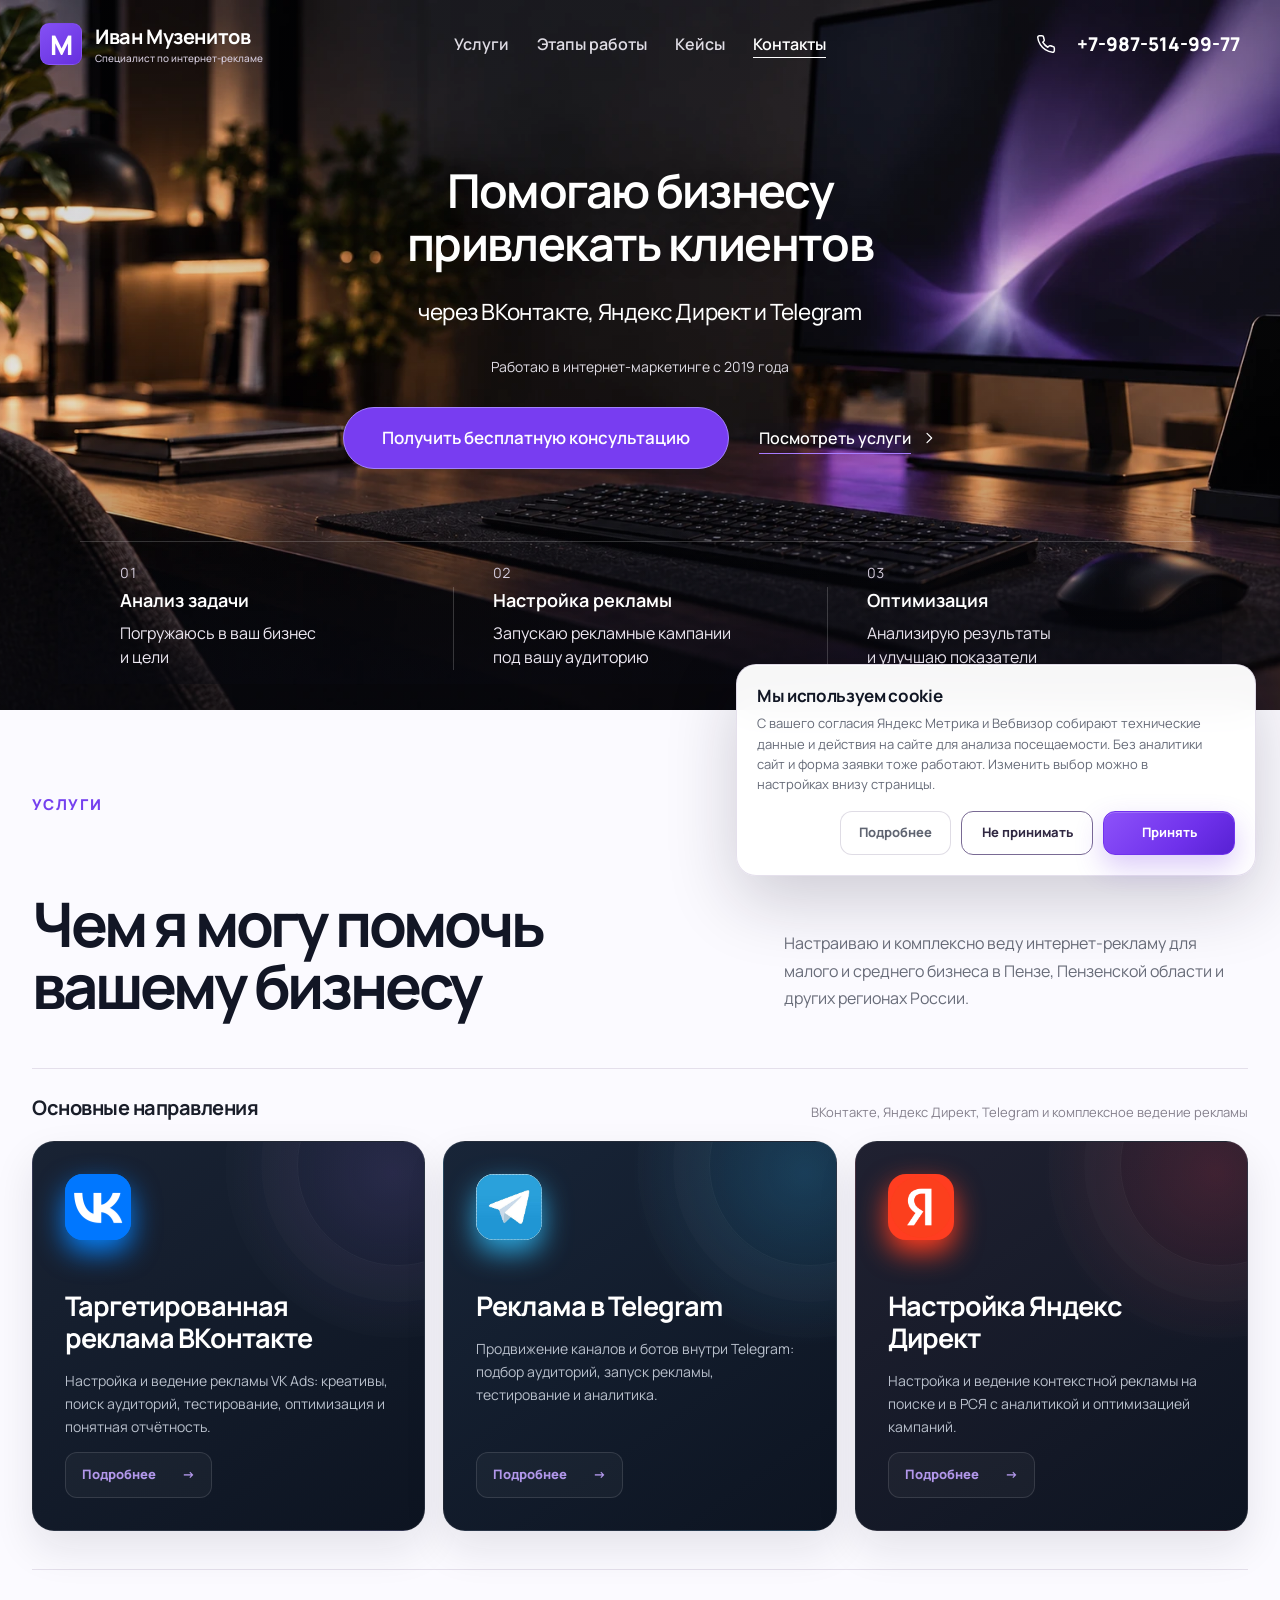
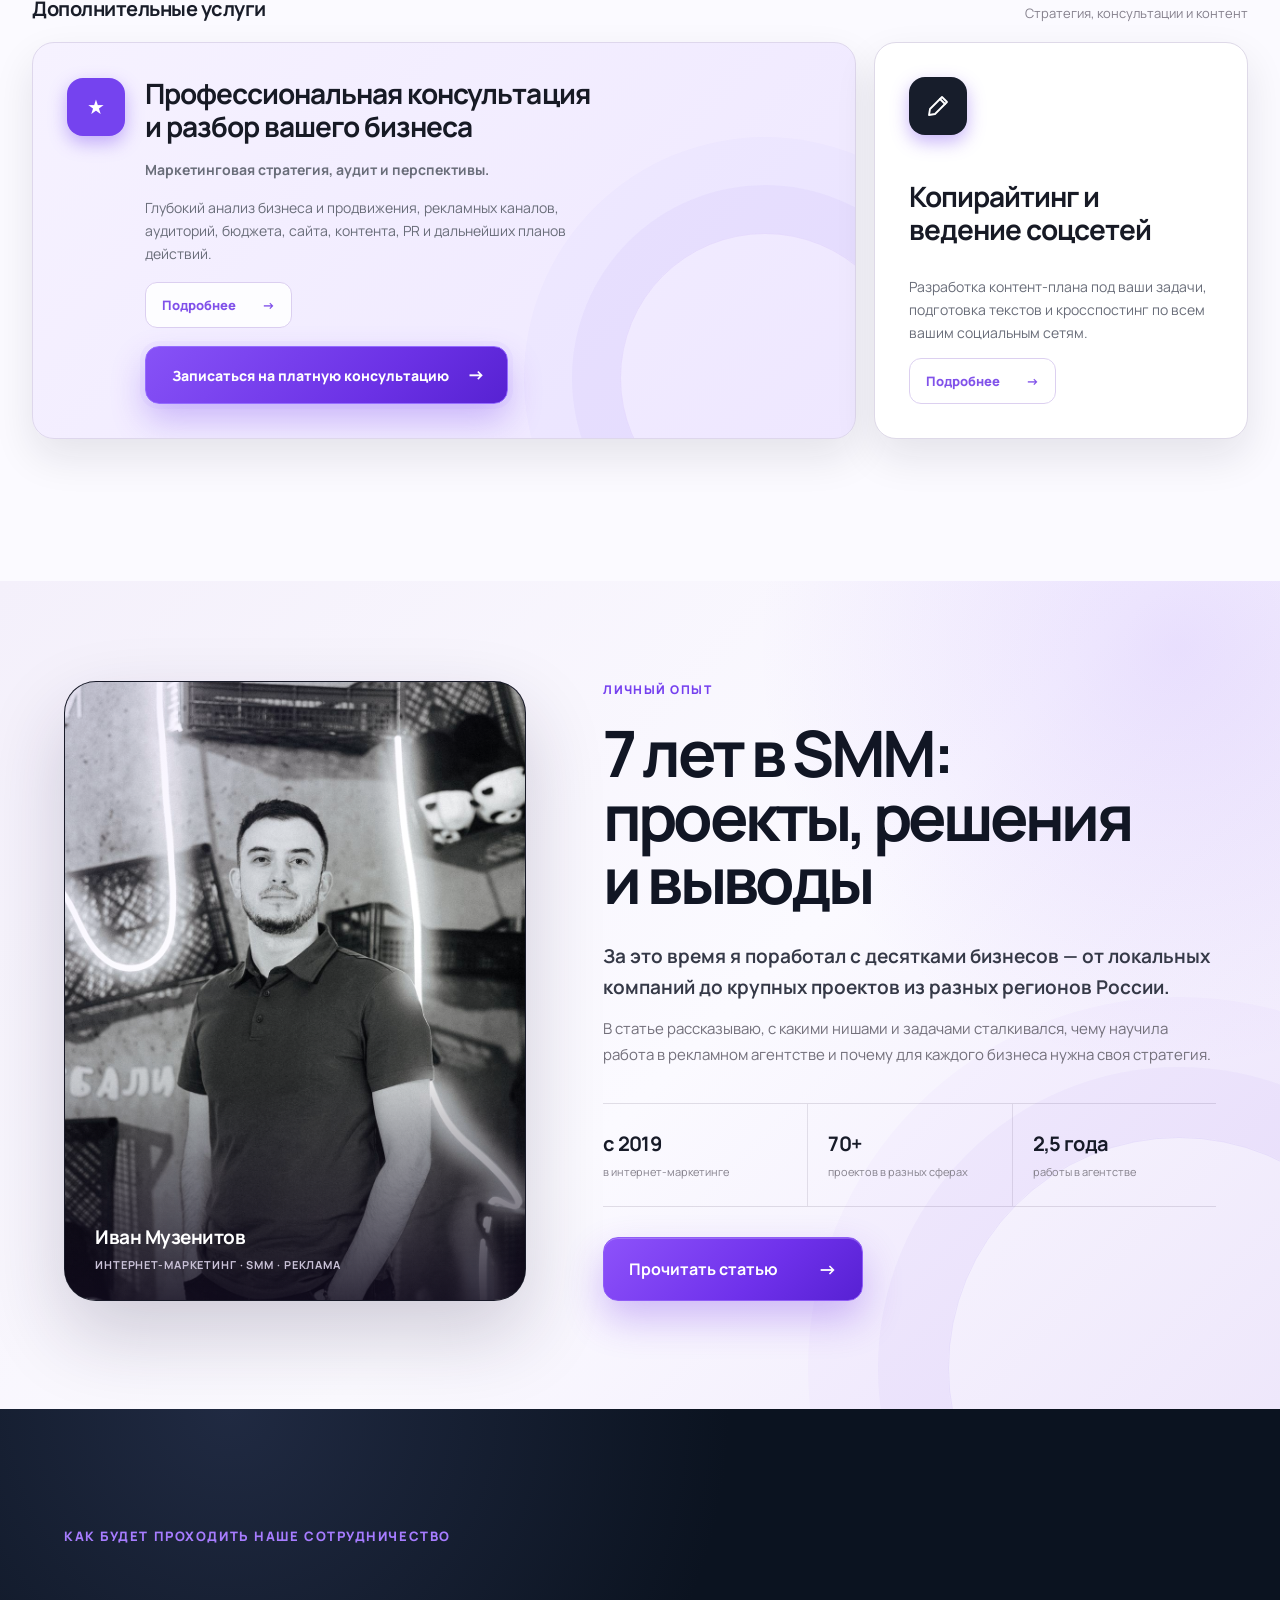
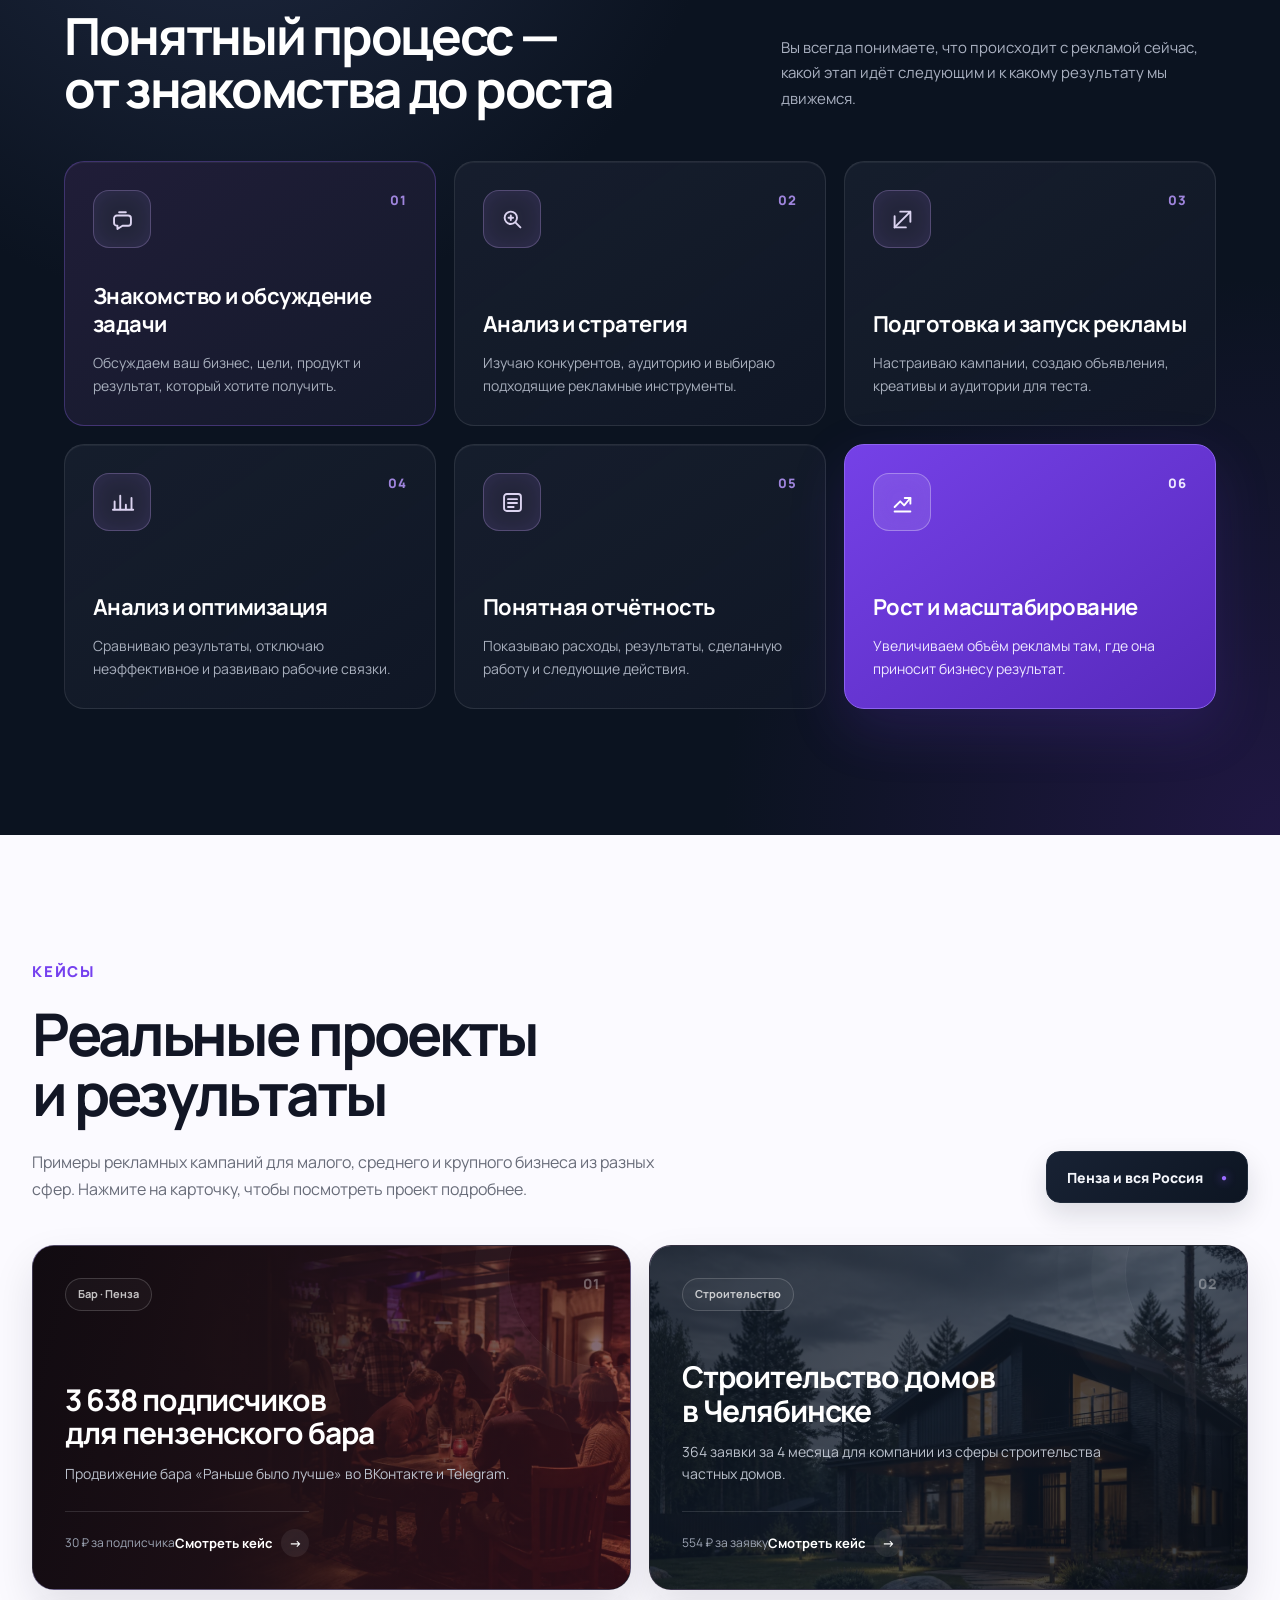
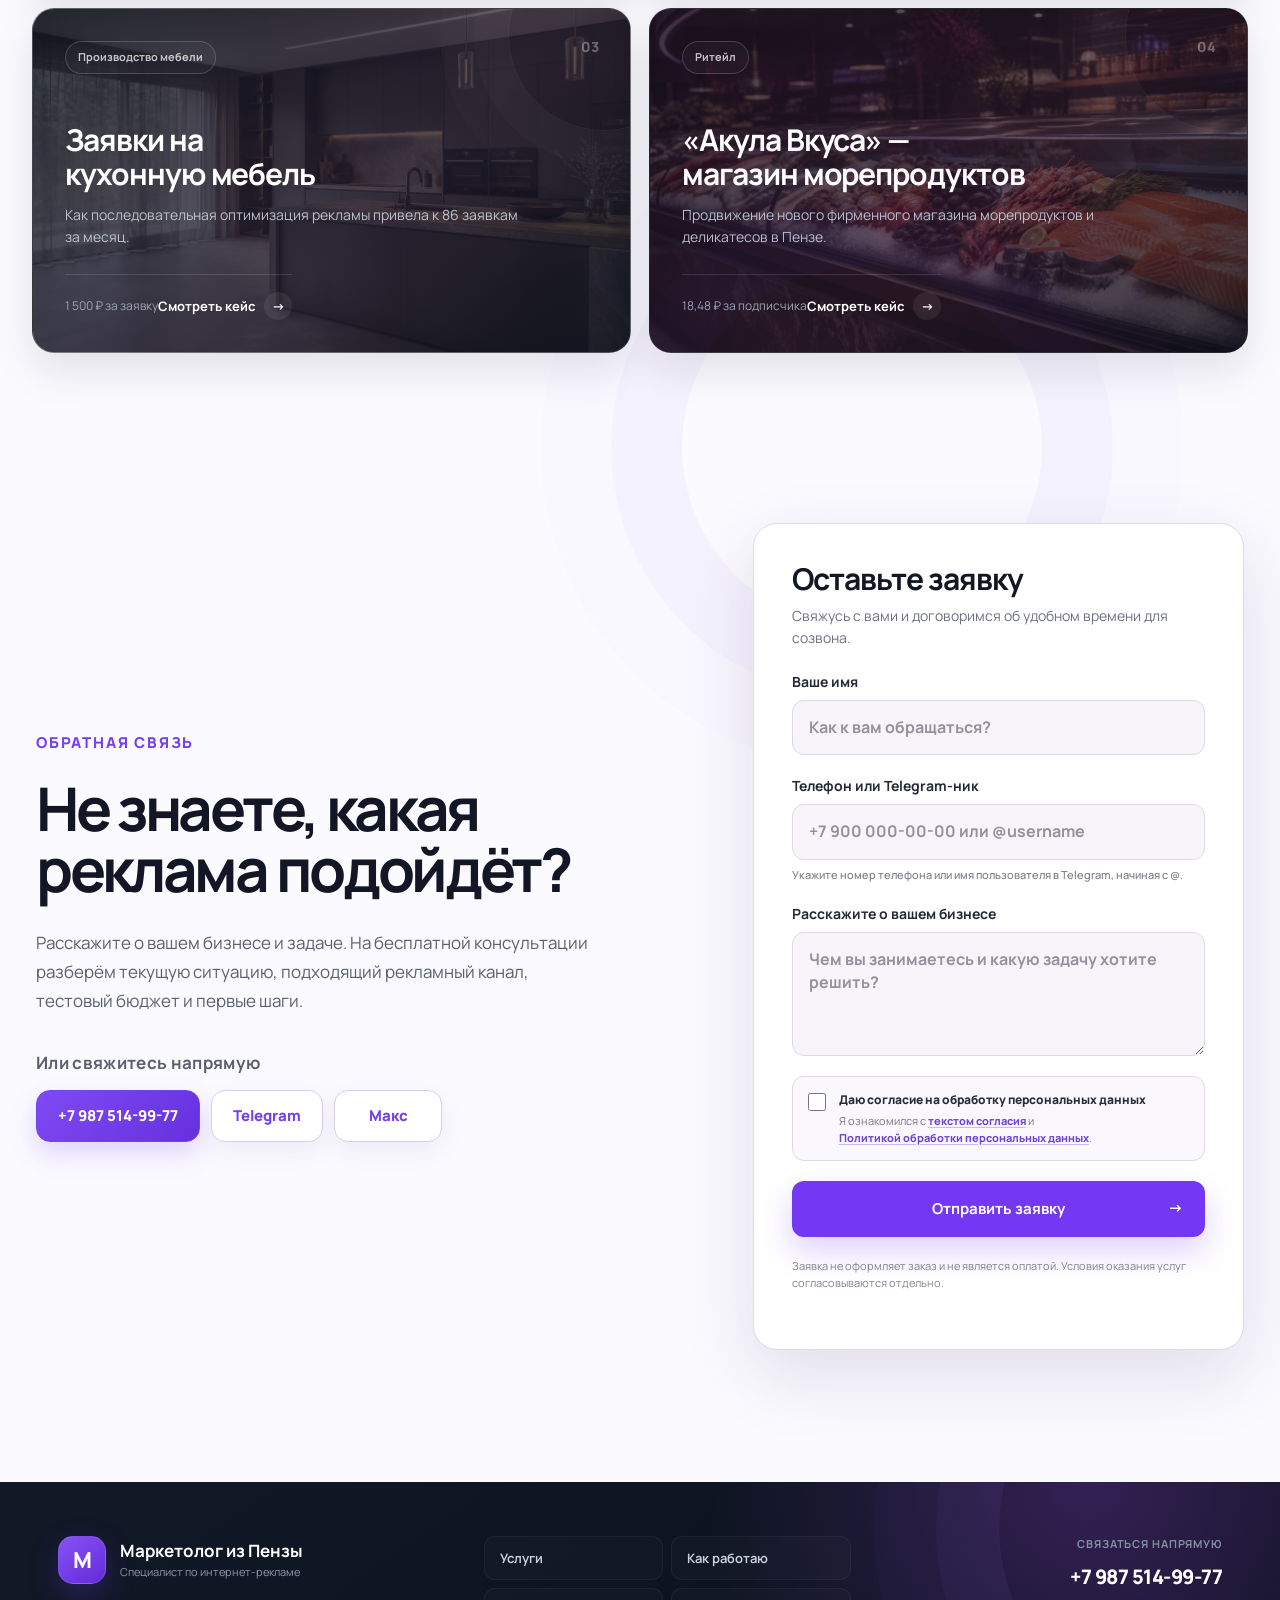
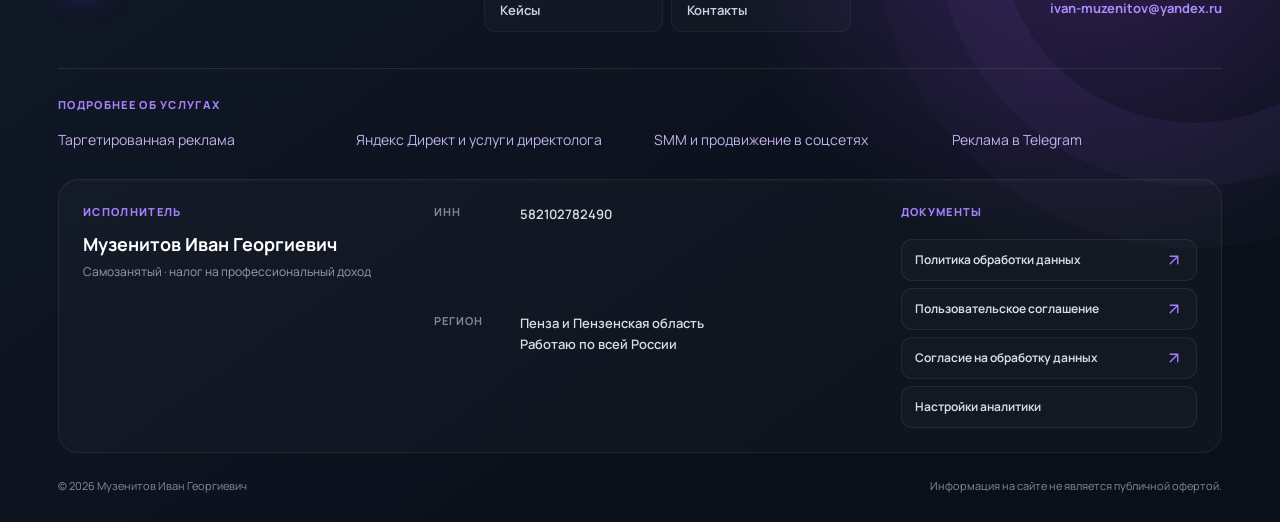
==== commit 9ad44a0b: "Add revocable analytics consent and clarify data retention policy" ====
--- a/index.html
+++ b/index.html
@@ -29,7 +29,7 @@
   <link rel="stylesheet" href="font.css?v=20260829-prelaunch1">
   <link rel="stylesheet" href="style.css?v=20260829-prelaunch1">
   <link rel="stylesheet" href="reference.css?v=20260829-prelaunch1">
-  <link rel="stylesheet" href="continuous.css?v=20260903-icons1">
+  <link rel="stylesheet" href="continuous.css?v=20261022-privacy1">
   <link rel="stylesheet" href="seo-services.css?v=20261006-footer1">
   <link rel="stylesheet" href="hero-cinematic.css?v=20261022-1">
   <link rel="stylesheet" href="hero-cinematic-split.css?v=20261022-2">
@@ -869,6 +869,6 @@
     </div>
   </section>
   <button class="back-to-top" type="button" aria-label="Вернуться в начало страницы">↑</button>
-  <script src="script.js?v=20261006-copywriting1"></script>
+  <script src="script.js?v=20261022-privacy1"></script>
 </body>
 </html>
--- a/continuous.css
+++ b/continuous.css
@@ -411,6 +411,20 @@
   box-shadow:0 12px 28px rgba(112,48,231,.25),inset 0 1px 0 rgba(255,255,255,.2);
 }
 .cookie-consent-accept:hover{box-shadow:0 16px 34px rgba(112,48,231,.34),inset 0 1px 0 rgba(255,255,255,.2)}
+.cookie-consent-actions{flex-wrap:wrap}
+.cookie-consent-reject{min-width:132px;border:1px solid #796a94;background:#fff;color:#302842}
+.cookie-consent-reject:hover{background:#f2edf9}
+.cookie-consent-actions button:focus-visible,.analytics-settings-actions button:focus-visible{outline:2px solid #7133ed;outline-offset:3px}
+.analytics-status{padding:12px 16px;border-radius:12px;background:#f0ebfa;color:#312347!important;font-weight:700}
+.analytics-settings-actions{display:flex;flex-wrap:wrap;gap:12px;margin-block:22px}
+.analytics-settings-actions button{min-height:46px;padding:12px 18px;border:1px solid #796a94;border-radius:12px;background:#fff;color:#302842;font:inherit;font-size:14px;font-weight:700;cursor:pointer}
+.analytics-settings-actions button:hover{background:#f2edf9}
+@media(max-width:620px){
+  .cookie-consent-actions{grid-template-columns:1fr 1fr}
+  .cookie-consent-actions .cookie-consent-details{grid-column:1/-1}
+  .cookie-consent-actions .cookie-consent-accept,.cookie-consent-actions .cookie-consent-reject{min-width:0}
+  .analytics-settings-actions{flex-direction:column;align-items:stretch}
+}
 
 @media(max-width:1120px){
   .header{padding-inline:28px!important}
